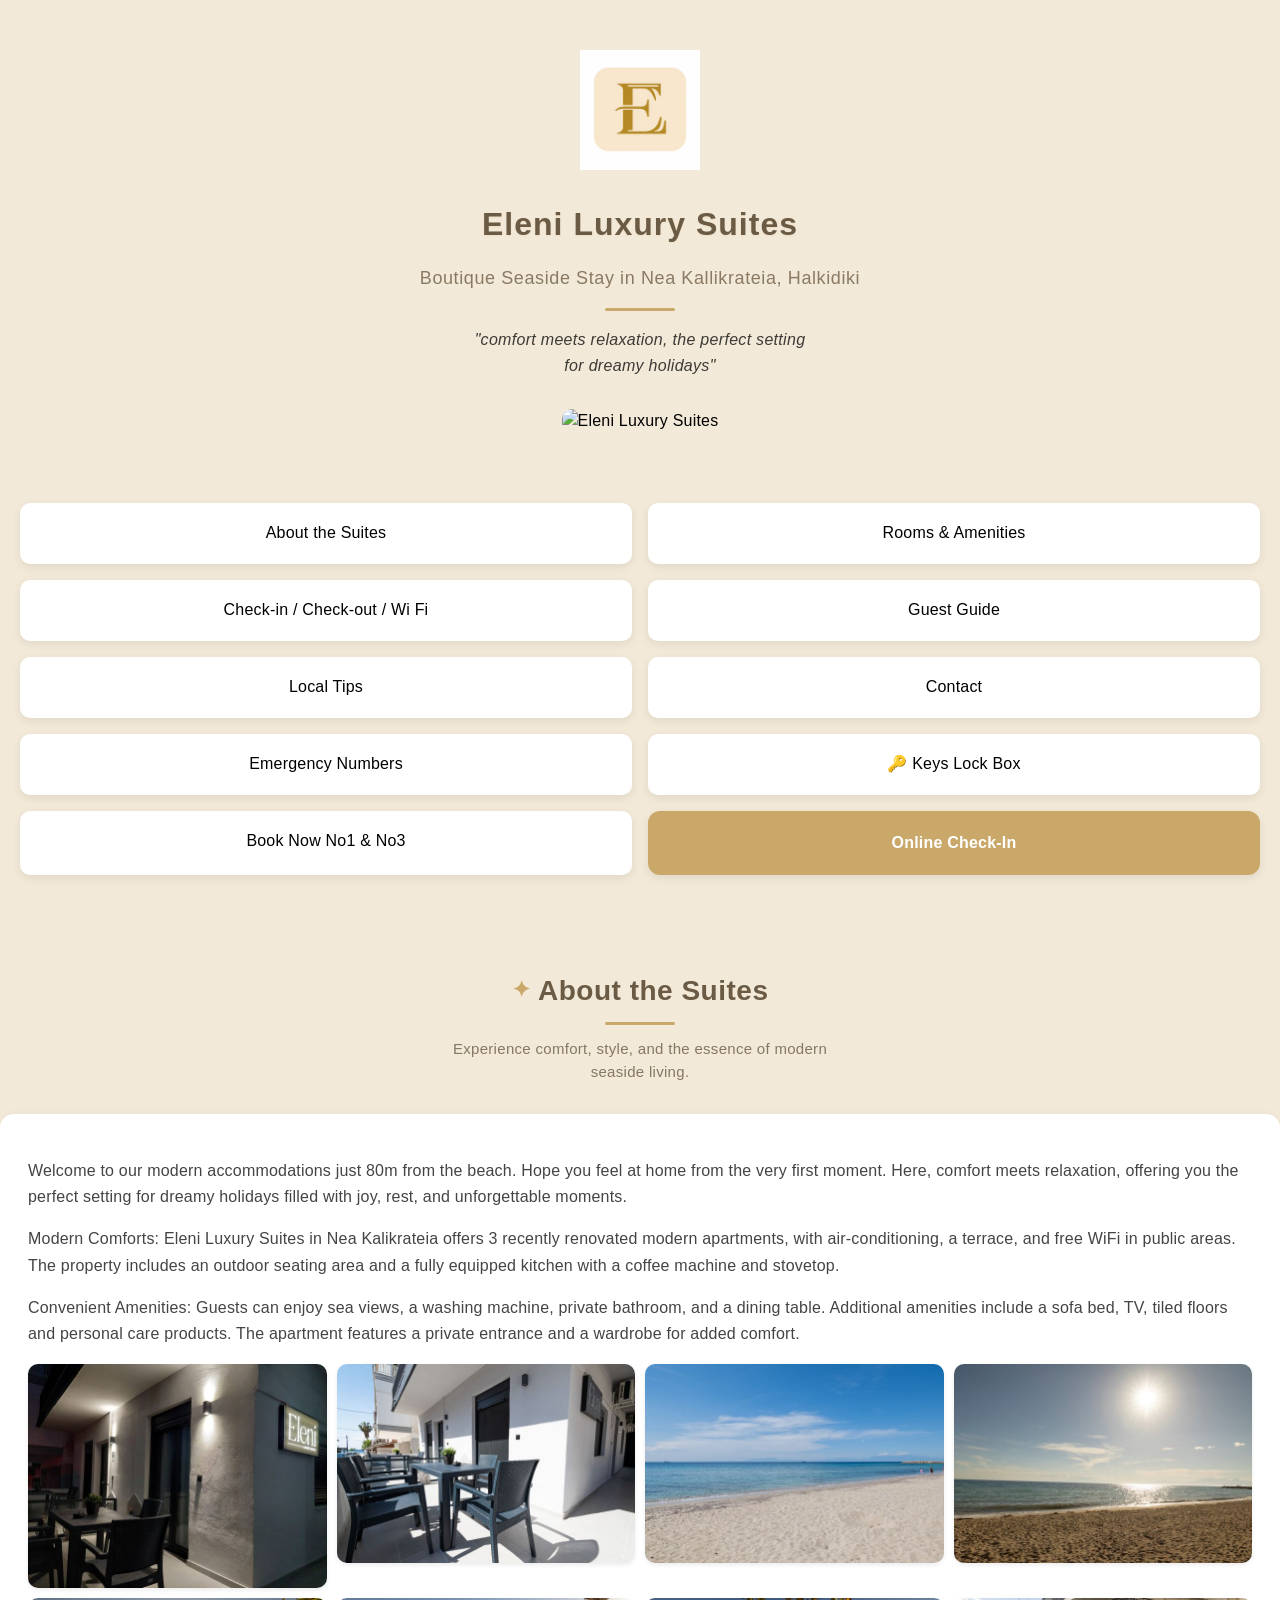
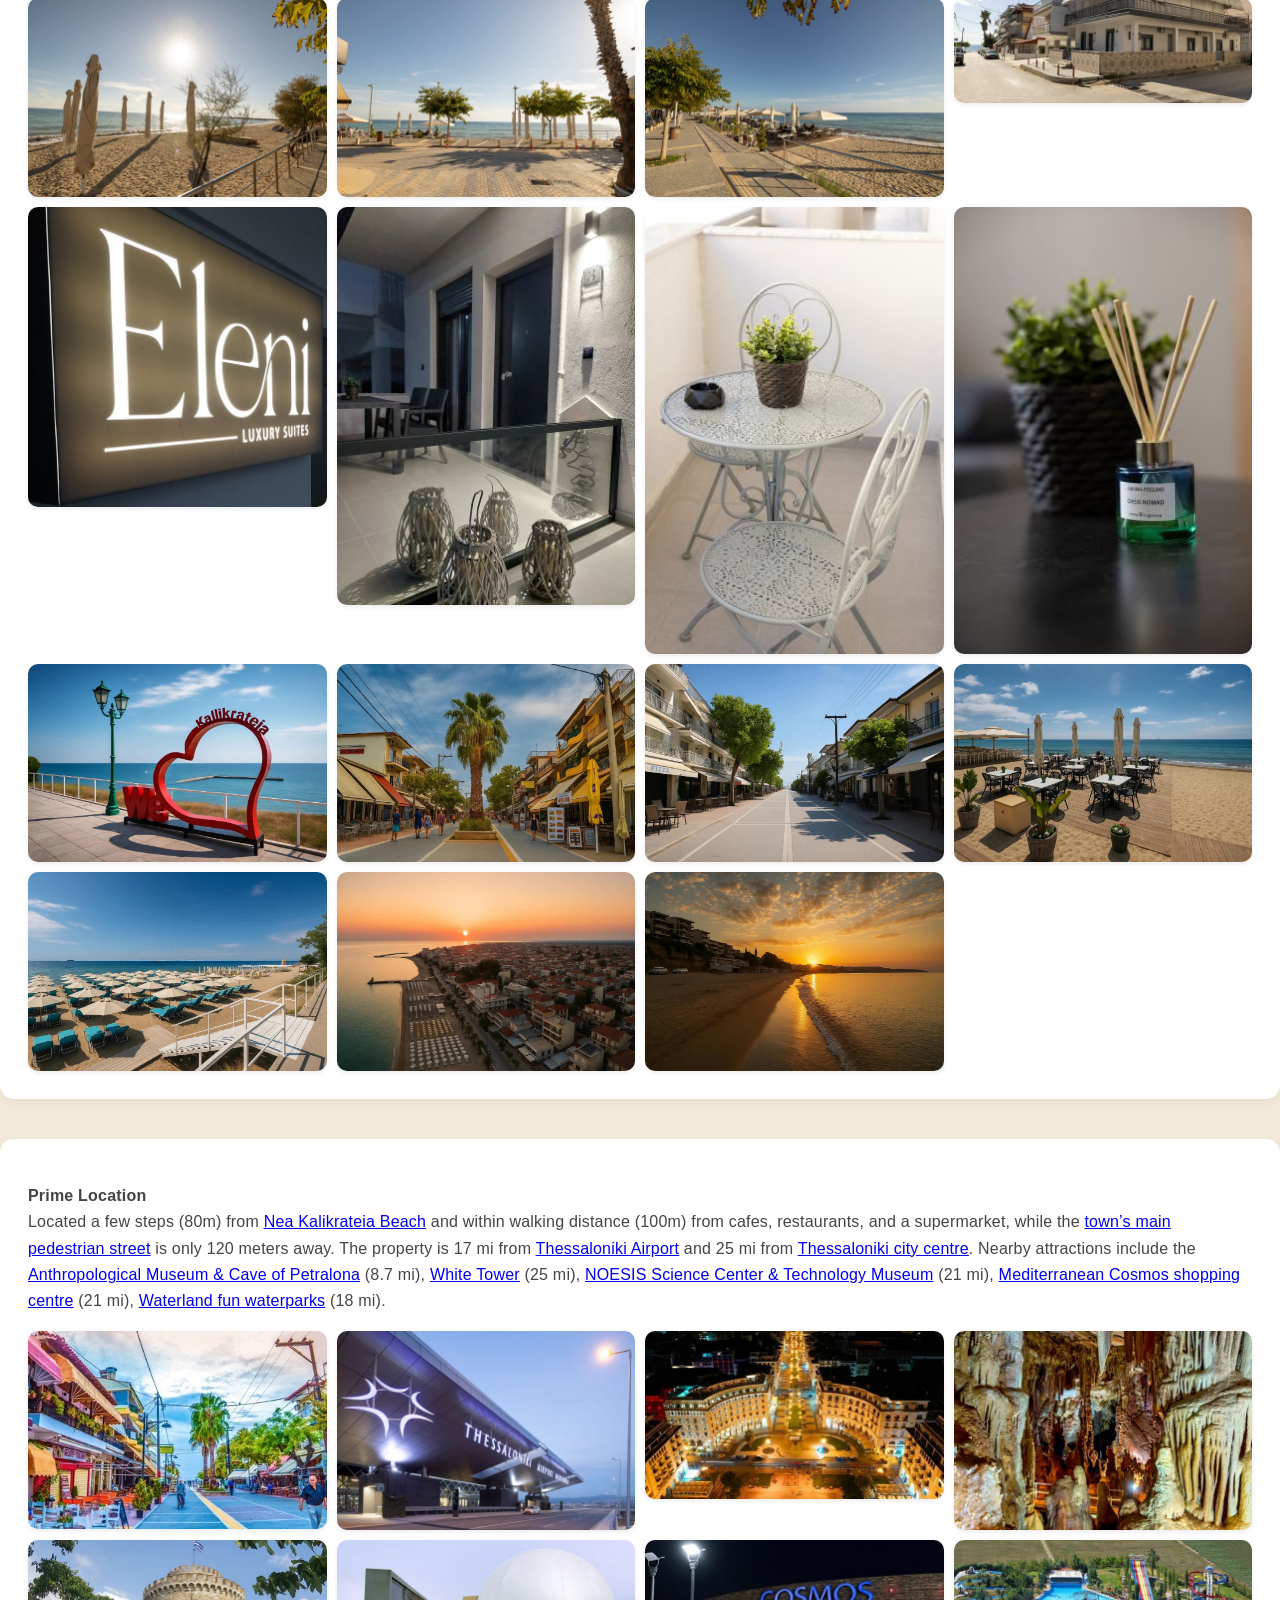
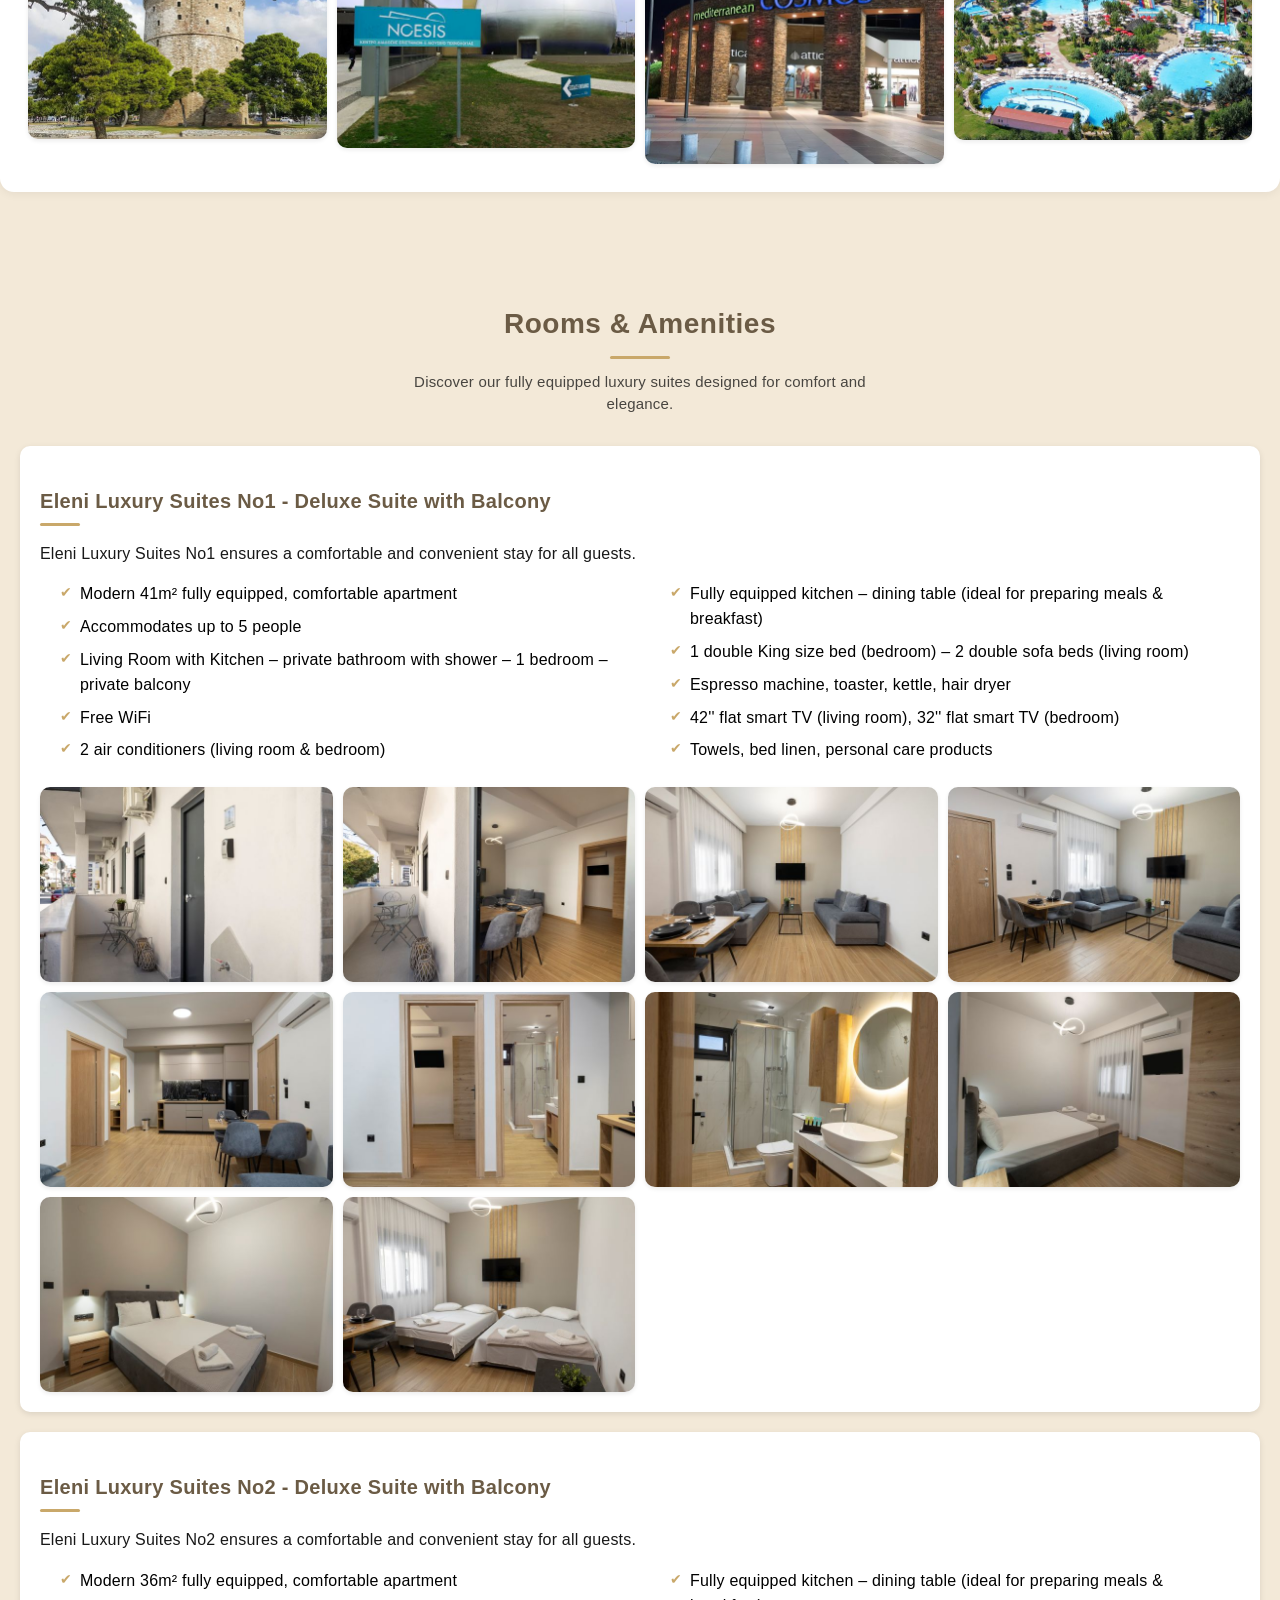
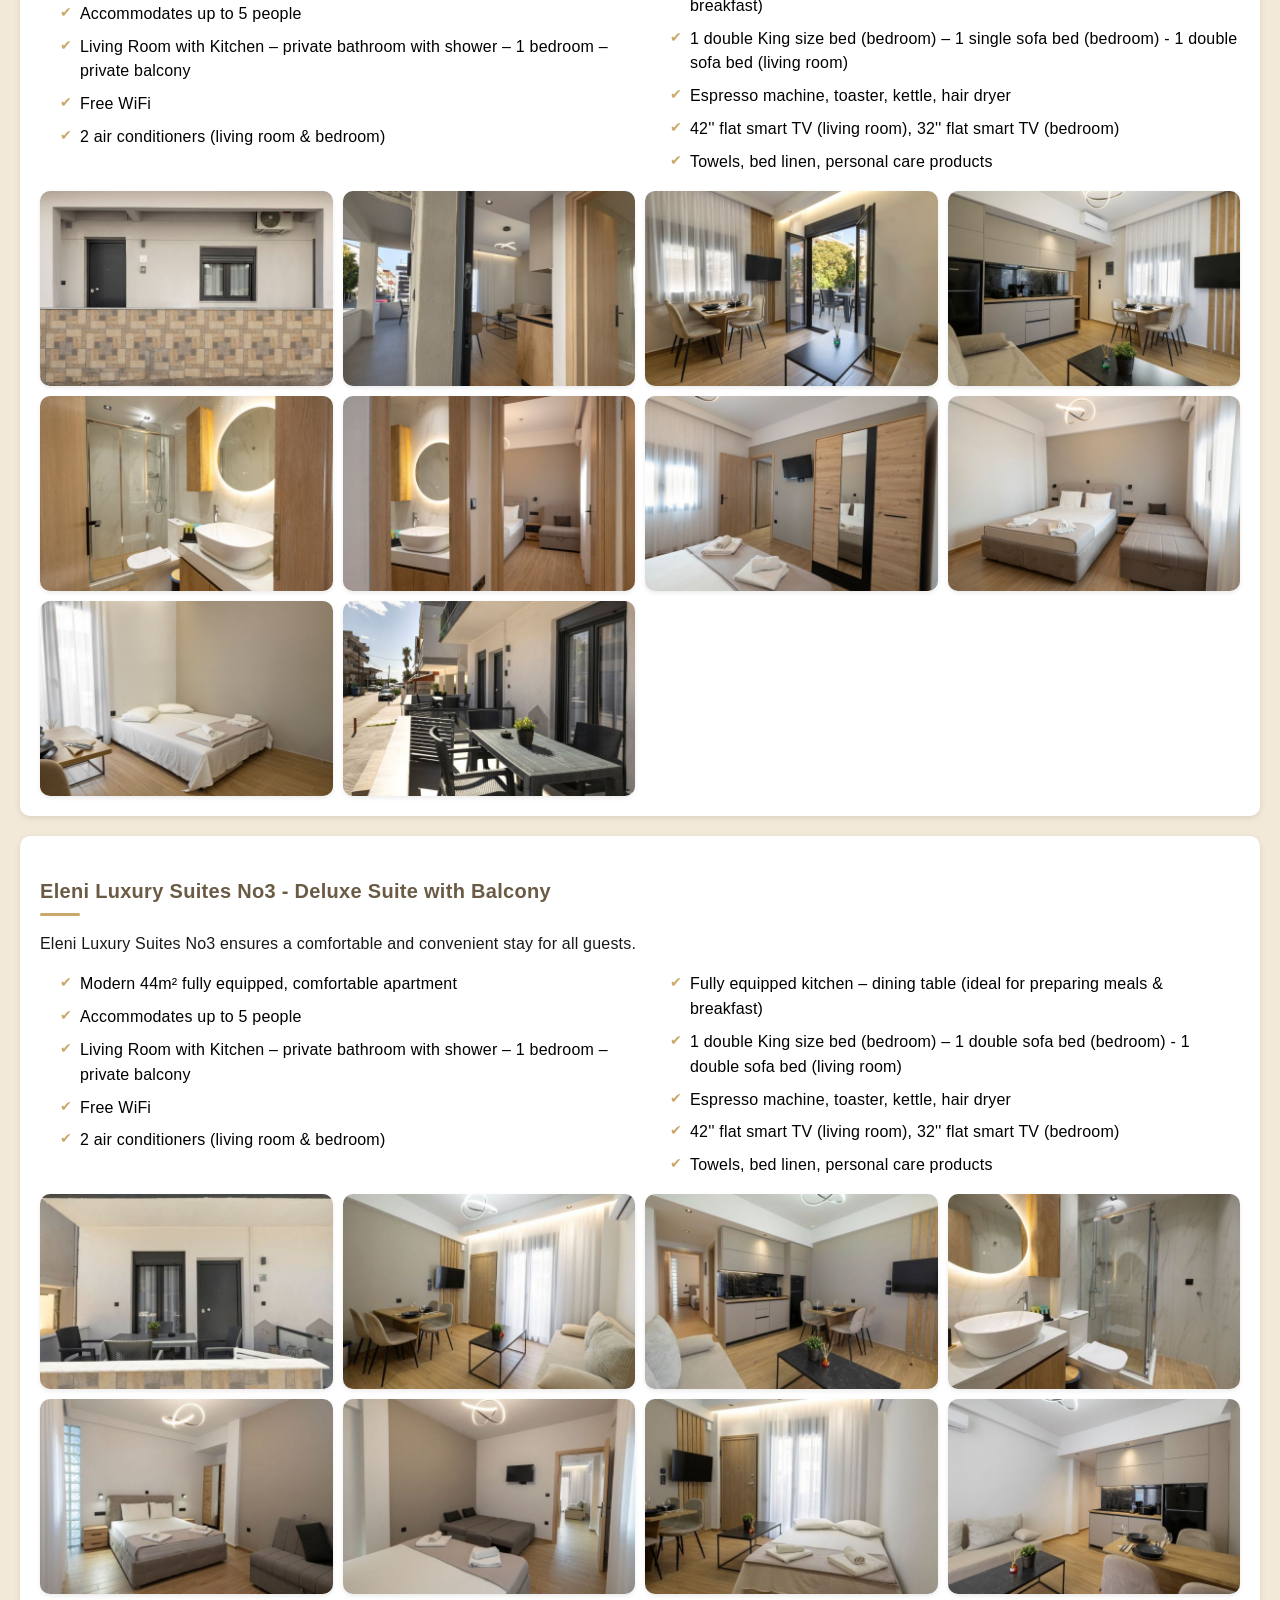
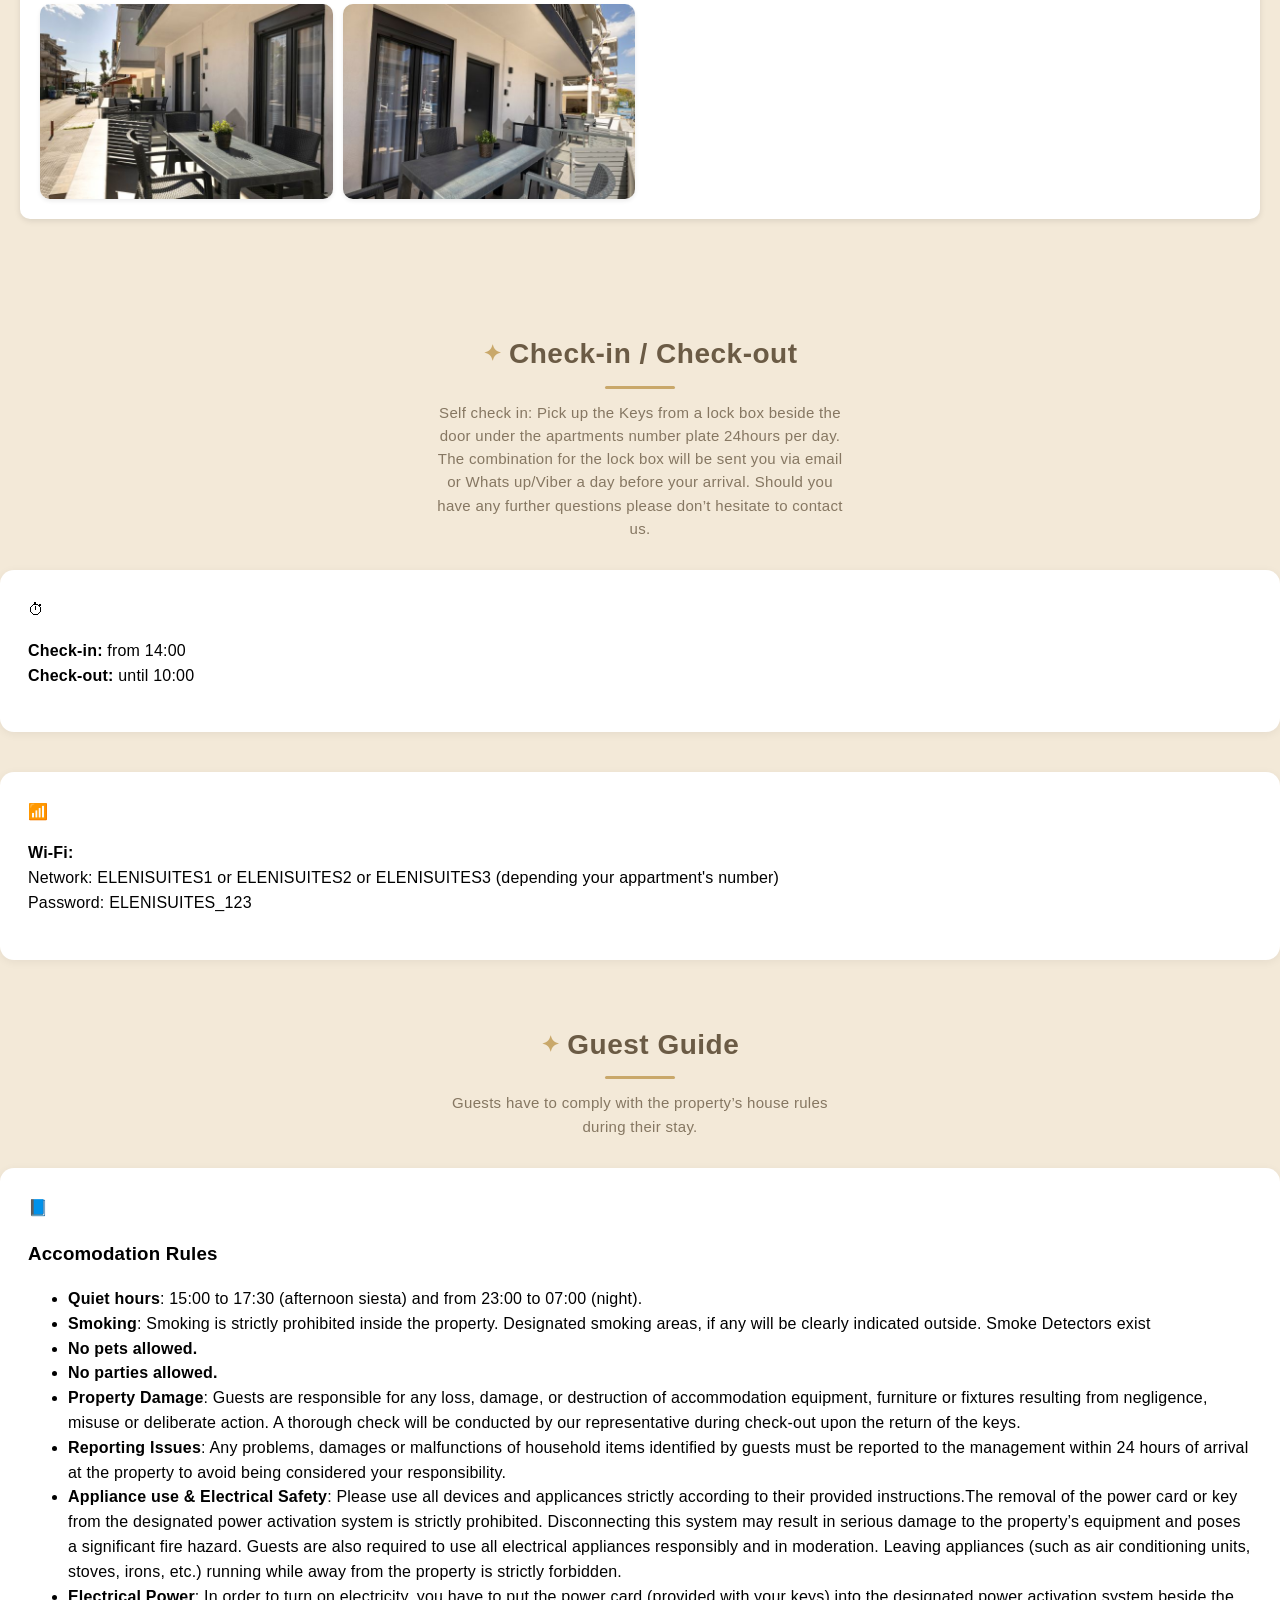
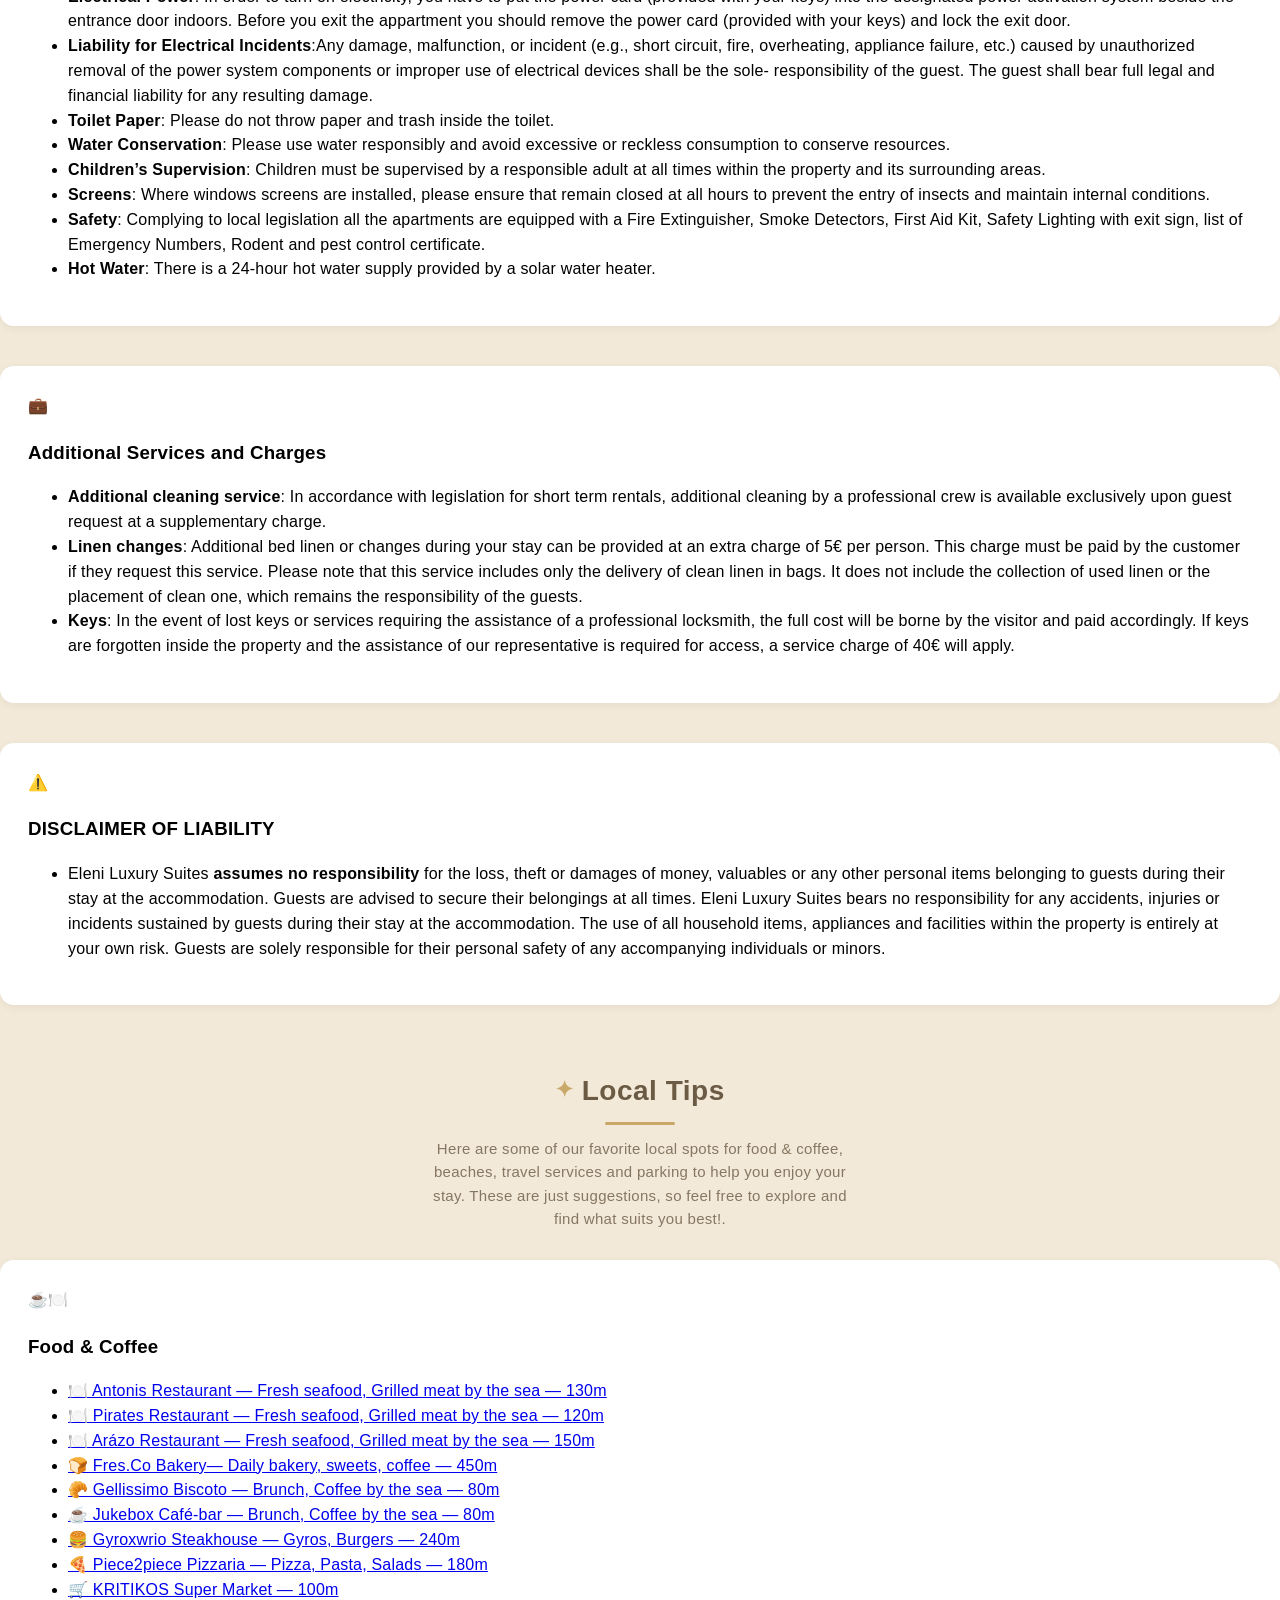
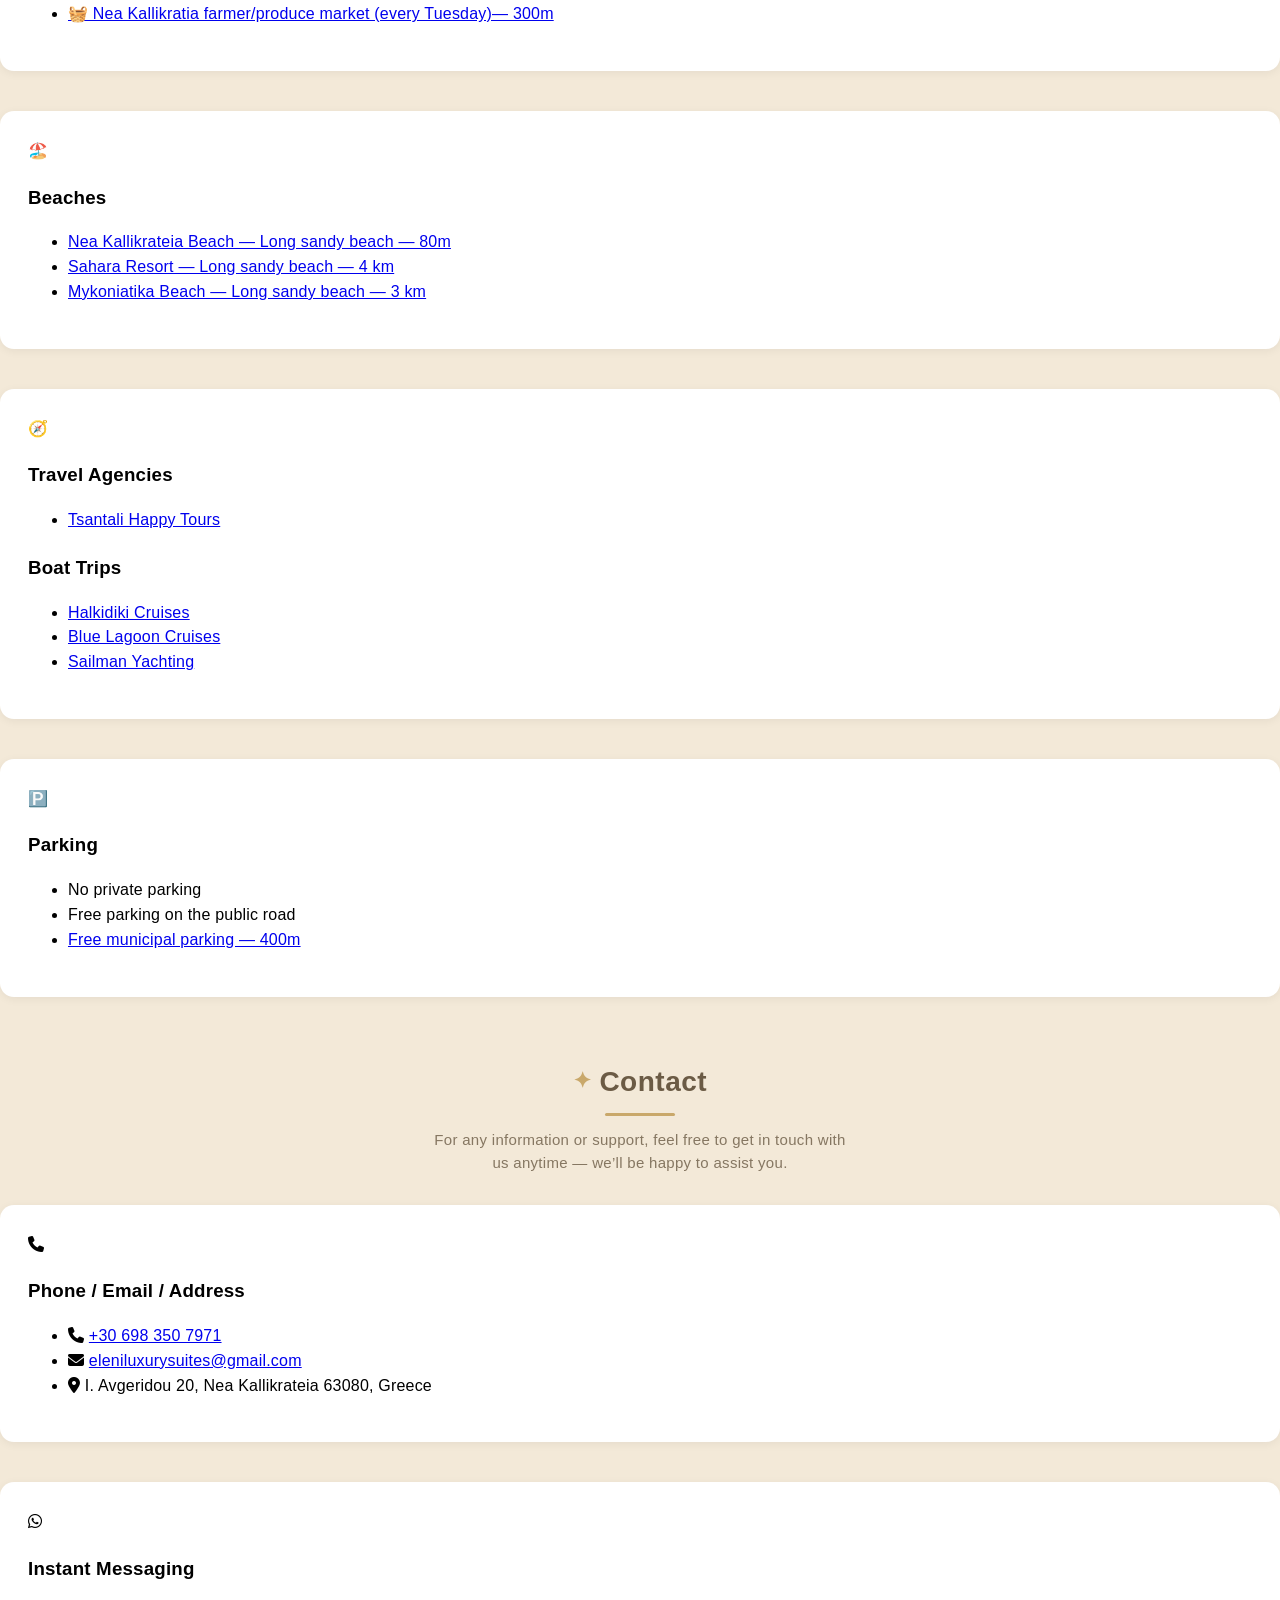
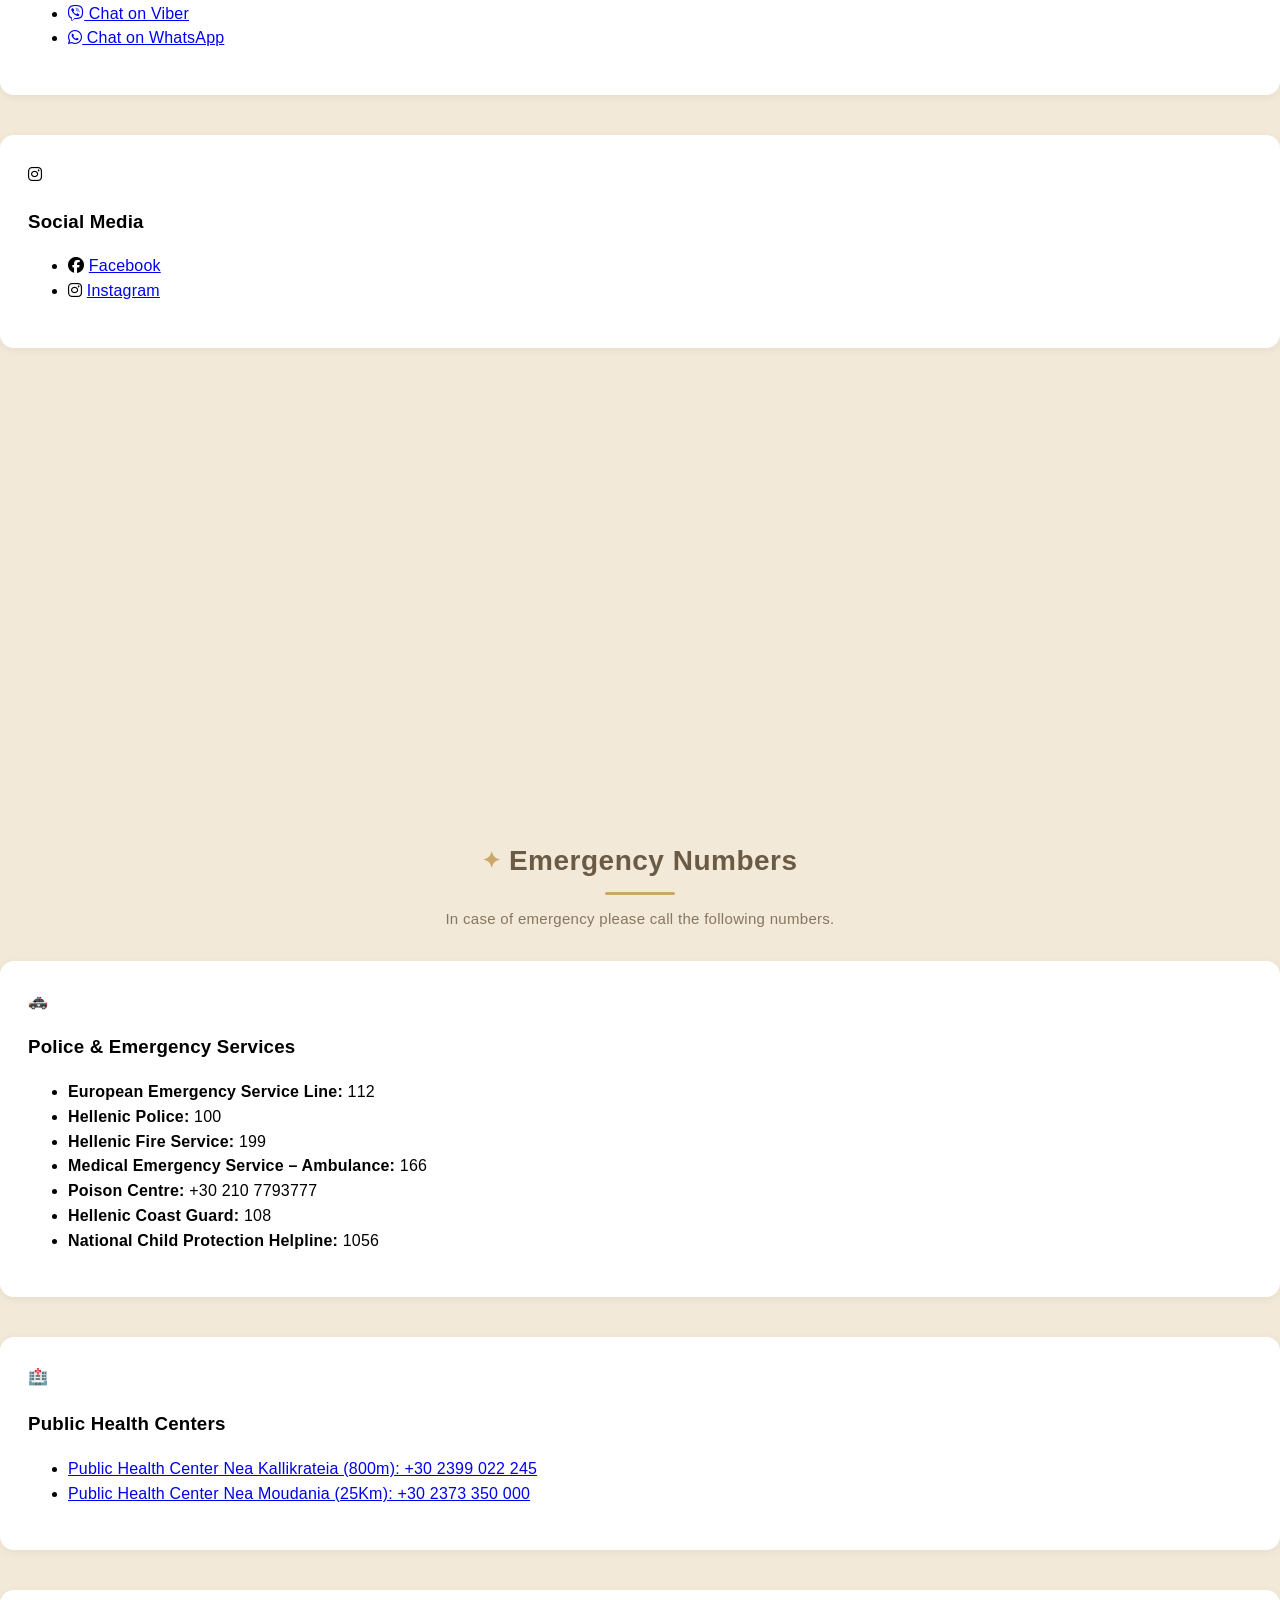
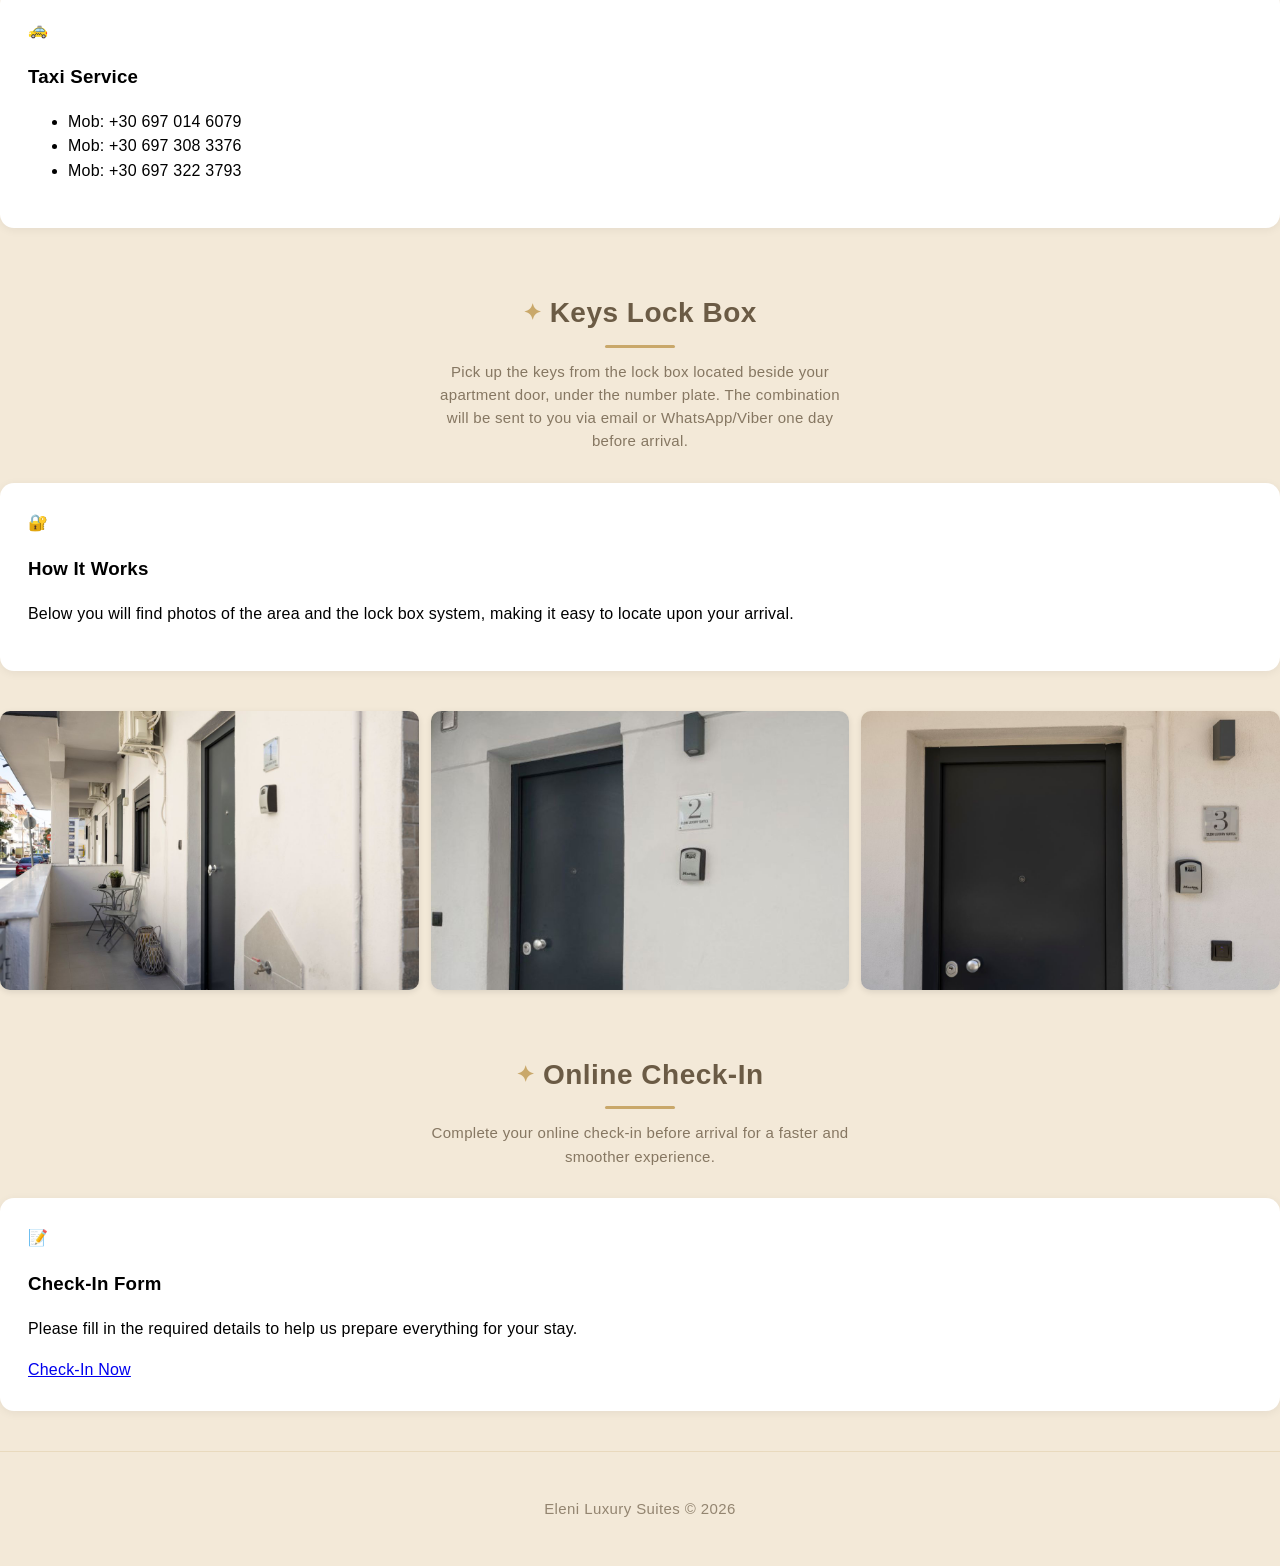
==== index.html @ 86aac334 "Update index.html" ====
<!DOCTYPE html>
<html lang="en">
<head>
  <meta charset="UTF-8">
  <link rel="stylesheet" href="https://cdnjs.cloudflare.com/ajax/libs/font-awesome/6.5.0/css/all.min.css">
  <!-- Mobile optimization -->
  <meta name="viewport" content="width=device-width, initial-scale=1.0">

  <!-- SEO -->
<title>Eleni Luxury Suites – Boutique accommodation in Nea Kallikrateia, Halkidiki</title>
<meta name="description" content="Eleni Luxury Suites – Boutique accommodation in Nea Kallikrateia, Halkidiki. Just steps from the sea and only 30 minutes from Thessaloniki. Premium suites, comfort, cleanliness and an ideal location for couples and families.">
<meta name="keywords" content="Eleni Luxury Suites, Halkidiki, Chalkidiki, Nea Kallikrateia, Kallikratia, boutique hotel, boutique suites, luxury accommodation, hotel near Thessaloniki, hotel near Thessaloniki airport, Halkidiki beach hotel, seafront accommodation, rooms to let Halkidiki">
<meta name="author" content="Eleni Luxury Suites">
<meta name="robots" content="index, follow">

<!-- Canonical URL -->
<link rel="canonical" href="https://eleni-luxury-suites.pages.dev/">

<!-- Open Graph (Facebook, Instagram, Viber, Messenger) -->
<meta property="og:title" content="Eleni Luxury Suites – Boutique accommodation in Nea Kallikrateia, Halkidiki">
<meta property="og:description" content="Premium boutique suites just steps from the sea in Halkidiki. Ideal location near Thessaloniki and the airport. Comfort, cleanliness and elegant hospitality.">
<meta property="og:image" content="https://eleni-luxury-suites.pages.dev/hero.jpg">
<meta property="og:url" content="https://eleni-luxury-suites.pages.dev/">
<meta property="og:type" content="website">
<meta property="og:locale" content="en_US">

<!-- Twitter Cards -->
<meta name="twitter:card" content="summary_large_image">
<meta name="twitter:title" content="Eleni Luxury Suites – Boutique accommodation in Nea Kallikrateia, Halkidiki">
<meta name="twitter:description" content="Luxury suites near Thessaloniki, just steps from the sea in Halkidiki.">
<meta name="twitter:image" content="https://eleni-luxury-suites.pages.dev/hero.jpg">


  <!-- PWA -->
  <link rel="manifest" href="manifest.webmanifest">
  <meta name="theme-color" content="#F3E9D8">

  <!-- Icons -->
  <link rel="apple-touch-icon" href="/icons/icon-192.png">
  <link rel="icon" type="image/png" href="/icons/icon-192.png">

  <!-- Structured Data (Google Rich Results) -->
  <script type="application/ld+json">
{
  "@context": "https://schema.org",
  "@type": "Hotel",
  "name": "Eleni Luxury Suites",
  "image": "https://eleni-luxury-suites.pages.dev/hero.jpg",
  "url": "https://eleni-luxury-suites.pages.dev",
  "description": "Boutique διαμονή στη Νέα Καλλικράτεια, λίγα βήματα από τη θάλασσα.",
  "telephone": "+306983507971",
  "address": {
    "@type": "PostalAddress",
    "streetAddress": "Νέα Καλλικράτεια",
    "addressLocality": "Χαλκιδική",
    "addressCountry": "GR"
  },
  "geo": {
    "@type": "GeoCoordinates",
    "latitude": 40.3137,
    "longitude": 23.0633
  },
  "hasMap": "https://maps.app.goo.gl/UVZC15kfvh9QXYEr5",
  "checkinTime": "14:00",
  "checkoutTime": "10:00",
  "amenityFeature": [
    { "@type": "LocationFeatureSpecification", "name": "Free WiFi", "value": true },
    { "@type": "LocationFeatureSpecification", "name": "Air Conditioning", "value": true },
    { "@type": "LocationFeatureSpecification", "name": "Kitchen", "value": true },
    { "@type": "LocationFeatureSpecification", "name": "Smart TV", "value": true },
    { "@type": "LocationFeatureSpecification", "name": "Balcony", "value": true },
    { "@type": "LocationFeatureSpecification", "name": "Near the Beach", "value": true }
  ],
  "priceRange": "€120-€210"
}
</script>

  <!-- Styles -->
  <link rel="stylesheet" href="main.css">
</head>

<body>

  <!-- HEADER -->
  <header class="hero">
  <img src="icons/icon-512.png" alt="Eleni Luxury Suites Logo" class="logo">

  <div class="hero-title-block">
    <h1>Eleni Luxury Suites</h1>
    <h2>Boutique Seaside Stay in Nea Kallikrateia, Halkidiki</h2>
    <div class="hero-line"></div>
    <p class="hero-tagline">"comfort meets relaxation, the perfect setting for dreamy holidays"</p>
  </div>

  <img src="hero.jpg" alt="Eleni Luxury Suites" class="hero-img">
</header>

  <!-- MAIN MENU -->
  <section class="menu">
    <a href="#about" class="menu-item">About the Suites</a>
    <a href="#rooms" class="menu-item">Rooms & Amenities</a>
    <a href="#checkin" class="menu-item">Check‑in / Check‑out / Wi Fi</a>
    <a href="#guide" class="menu-item">Guest Guide</a>
    <a href="#tips" class="menu-item">Local Tips</a>
    <a href="#contact" class="menu-item">Contact</a>
    <a href="#emergency" class="menu-item">Emergency Numbers</a>
    <a href="#keys-lockbox" class="menu-item">🔑 Keys Lock Box</a>
    <a href="https://www.booking.com/Share-aLI6Gv"
   target="_blank"
   class="menu-item booknow No1 & No3-highlight">
   Book Now No1 & No3 </a>
    <a href="https://docs.google.com/forms/d/e/1FAIpQLSemzzhWBWp7jFD4K7v0lgYV5uPS3xLrXtyPoA2ZFkHnZY1Ljw/viewform?usp=header"
    target="_blank"
    class="menu-item checkin-highlight">
   Online Check‑In </a>
    
  </section>

  <!-- SECTION TITLE -->
<div class="section-header-custom">
  <h2><span class="title-icon">✦</span> About the Suites</h2>
  <div class="section-line-custom"></div>
  <p class="section-tagline">Experience comfort, style, and the essence of modern seaside living.</p>
</div>

<!-- BLOCK 1 — ABOUT THE SUITES (3 PARAGRAPHS + 12 PHOTOS) -->
<div class="suite-block">

  <div class="suite-text">
    <p>Welcome to our modern accommodations just 80m from the beach. Ηope you feel at home from the very first moment. Here, comfort meets relaxation, offering you the perfect setting for dreamy holidays filled with joy, rest, and unforgettable mοments.</p>
    <p>Modern Comforts: Eleni Luxury Suites in Nea Kalikrateia offers 3 recently renovated modern apartments, with air-conditioning, a terrace, and free WiFi in public areas. The property includes an outdoor seating area and a fully equipped kitchen with a coffee machine and stovetop.</p>
    <p>Convenient Amenities: Guests can enjoy sea views, a washing machine, private bathroom, and a dining table. Additional amenities include a sofa bed, TV, tiled floors and personal care products. The apartment features a private entrance and a wardrobe for added comfort.</p>
  </div>

  <div class="suite-gallery gallery-12">
    <img src="images/about-1.jpg" alt="">
    <img src="images/about-2.jpg" alt="">
    <img src="images/about-3.jpg" alt="">
    <img src="images/about-4.jpg" alt="">
    <img src="images/about-5.jpg" alt="">
    <img src="images/about-6.jpg" alt="">
    <img src="images/about-7.jpg" alt="">
    <img src="images/about-8.jpg" alt="">
    <img src="images/about-9.jpg" alt="">
    <img src="images/about-10.jpg" alt="">
    <img src="images/about-11.jpg" alt="">
    <img src="images/about-12.jpg" alt="">
    <img src="images/about-13.jpg" alt="">
    <img src="images/about-14.jpg" alt="">
    <img src="images/about-15.jpg" alt="">
    <img src="images/about-16.jpg" alt="">
    <img src="images/about-17.jpg" alt="">
    <img src="images/about-18.jpg" alt="">
    <img src="images/about-19.jpg" alt="">
 </div>
</div>

<!-- BLOCK 2 — PRIME LOCATION (1 PARAGRAPH + 8 PHOTOS) -->
<div class="suite-block">

  <div class="suite-text">
    <p><strong>Prime Location</strong><br>
Located a few steps (80m) from 
<a href="https://maps.app.goo.gl/snBoRhhqx3oPAfXT8" target="_blank">Nea Kalikrateia Beach</a>
and within walking distance (100m) from cafes, restaurants, and a supermarket, while the 
<a href="https://maps.app.goo.gl/gawaKTxUQCMDvFdh6" target="_blank"> town’s main pedestrian street</a>
is only 120 meters away. The property is 17 mi from 
<a href="https://maps.app.goo.gl/rfa8kspKtqhjMHSw7" target="_blank">Thessaloniki Airport</a>
and 25 mi from 
<a href="https://maps.app.goo.gl/uC7Vg5J1QAYMZ6gz7" target="_blank">Thessaloniki city centre</a>.
Nearby attractions include the 
<a href="https://maps.app.goo.gl/1ELVm5WHixjQxnxW9" target="_blank">Anthropological Museum & Cave of Petralona</a> (8.7 mi), 
<a href="https://maps.app.goo.gl/USU3jJDjqYgQNfGP7" target="_blank">White Tower</a> (25 mi), 
<a href="https://maps.app.goo.gl/Gr1pPBXPz2xHaNGE8" target="_blank">NOESIS Science Center & Technology Museum</a> (21 mi), 
<a href="https://maps.app.goo.gl/m3KVG3C6hALBp7fn6" target="_blank">Mediterranean Cosmos shopping centre</a> (21 mi), 
<a href="https://maps.app.goo.gl/jzGxYQwQAZvuopyBA" target="_blank">Waterland fun waterparks</a> (18 mi).
</p>

  </div>

  <div class="suite-gallery gallery-8">
    <img src="images/location-1.jpg" alt="">
    <img src="images/location-2.jpg" alt="">
    <img src="images/location-3.jpg" alt="">
    <img src="images/location-4.jpg" alt="">
    <img src="images/location-5.jpg" alt="">
    <img src="images/location-6.jpg" alt="">
    <img src="images/location-7.jpg" alt="">
    <img src="images/location-8.jpg" alt="">
</div>

</div>
  </section>

  <!-- ROOMS -->
  <section id="rooms" class="section">
  <div class="section-header">
    <h2>Rooms & Amenities</h2>
    <div class="section-line"></div>
    <p class="section-subtitle">Discover our fully equipped luxury suites designed for comfort and elegance.</p>
  </div>

    <div class="card">
      <h3>Eleni Luxury Suites No1 - Deluxe Suite with Balcony</h3>
      <div class="card-title-line"></div>
     <p>
     Eleni Luxury Suites No1 ensures a comfortable and convenient stay for all guests.
     </p>

<ul class="suite-details two-columns">
  <li>Modern 41m² fully equipped, comfortable apartment</li>
  <li>Accommodates up to 5 people</li>
  <li>Living Room with Kitchen – private bathroom with shower – 1 bedroom – private balcony</li>
  <li>Free WiFi</li>
  <li>2 air conditioners (living room & bedroom)</li>
  <li>Fully equipped kitchen – dining table (ideal for preparing meals & breakfast)</li>
  <li>1 double King size bed (bedroom) – 2 double sofa beds (living room)</li>
  <li>Espresso machine, toaster, kettle, hair dryer</li>
  <li>42'' flat smart TV (living room), 32'' flat smart TV (bedroom)</li>
  <li>Towels, bed linen, personal care products</li>
</ul>

  <div class="suite-gallery">
    <img src="images/suite1-1.jpg" alt="">
    <img src="images/suite1-2.jpg" alt="">
    <img src="images/suite1-3.jpg" alt="">
    <img src="images/suite1-4.jpg" alt="">
    <img src="images/suite1-5.jpg" alt="">
    <img src="images/suite1-6.jpg" alt="">
    <img src="images/suite1-7.jpg" alt="">
    <img src="images/suite1-8.jpg" alt="">
    <img src="images/suite1-9.jpg" alt="">
    <img src="images/suite1-10.jpg" alt="">
  </div>
</div>

    <div class="card">
      <h3>Eleni Luxury Suites No2 - Deluxe Suite with Balcony</h3>
      <div class="card-title-line"></div>
      <p>
     Eleni Luxury Suites No2 ensures a comfortable and convenient stay for all guests.
     </p>

<ul class="suite-details two-columns">
  <li>Modern 36m² fully equipped, comfortable apartment</li>
  <li>Accommodates up to 5 people</li>
  <li>Living Room with Kitchen – private bathroom with shower – 1 bedroom – private balcony</li>
  <li>Free WiFi</li>
  <li>2 air conditioners (living room & bedroom)</li>
  <li>Fully equipped kitchen – dining table (ideal for preparing meals & breakfast)</li>
  <li>1 double King size bed (bedroom) – 1 single sofa bed (bedroom) - 1 double sofa bed (living room)</li>
  <li>Espresso machine, toaster, kettle, hair dryer</li>
  <li>42'' flat smart TV (living room), 32'' flat smart TV (bedroom)</li>
  <li>Towels, bed linen, personal care products</li>
</ul>
  <div class="suite-gallery">
    <img src="images/suite2-1.jpg" alt="">
    <img src="images/suite2-2.jpg" alt="">
    <img src="images/suite2-3.jpg" alt="">
    <img src="images/suite2-4.jpg" alt="">
    <img src="images/suite2-5.jpg" alt="">
    <img src="images/suite2-6.jpg" alt="">
    <img src="images/suite2-7.jpg" alt="">
    <img src="images/suite2-8.jpg" alt="">
    <img src="images/suite2-9.jpg" alt="">
    <img src="images/suite2-10.jpg" alt="">
  </div>
</div>

<div class="card">
      <h3>Eleni Luxury Suites No3 - Deluxe Suite with Balcony</h3>
      <div class="card-title-line"></div>
       <p>
     Eleni Luxury Suites No3 ensures a comfortable and convenient stay for all guests.
     </p>

<ul class="suite-details two-columns">
  <li>Modern 44m² fully equipped, comfortable apartment</li>
  <li>Accommodates up to 5 people</li>
  <li>Living Room with Kitchen – private bathroom with shower – 1 bedroom – private balcony</li>
  <li>Free WiFi</li>
  <li>2 air conditioners (living room & bedroom)</li>
  <li>Fully equipped kitchen – dining table (ideal for preparing meals & breakfast)</li>
  <li>1 double King size bed (bedroom) – 1 double sofa bed (bedroom) - 1 double sofa bed (living room)</li>
  <li>Espresso machine, toaster, kettle, hair dryer</li>
  <li>42'' flat smart TV (living room), 32'' flat smart TV (bedroom)</li>
  <li>Towels, bed linen, personal care products</li>
</ul>
  <div class="suite-gallery">
    <img src="images/suite3-1.jpg" alt="">
    <img src="images/suite3-2.jpg" alt="">
    <img src="images/suite3-3.jpg" alt="">
    <img src="images/suite3-4.jpg" alt="">
    <img src="images/suite3-5.jpg" alt="">
    <img src="images/suite3-6.jpg" alt="">
    <img src="images/suite3-7.jpg" alt="">
    <img src="images/suite3-8.jpg" alt="">
    <img src="images/suite3-9.jpg" alt="">
    <img src="images/suite3-10.jpg" alt="">
  </div>
</div>

  </section>

 <!-- CHECK-IN / CHECK-OUT SECTION -->
<div id="checkin" class="section-header-custom">
  <h2><span class="title-icon">✦</span> Check‑in / Check‑out</h2>
  <div class="section-line-custom"></div>
  <p class="section-tagline">
    Self check in: Pick up the Keys from a lock box beside the door under the apartments number plate 24hours per day. 
    The combination for the lock box will be sent you via email or Whats up/Viber a day before your arrival. 
    Should you have any further questions please don’t hesitate to contact us.
  </p>
</div>

<!-- WHITE BLOCK 1 -->
<div class="suite-block info-block">
  <div class="info-icon">⏱</div>
  <p>
    <strong>Check‑in:</strong> from 14:00<br>
    <strong>Check‑out:</strong> until 10:00
  </p>
</div>

<!-- WHITE BLOCK 2 -->
<div id="wifi" class="suite-block info-block">
  <div class="info-icon">📶</div>
  <p>
    <strong>Wi‑Fi:</strong><br>
    Network: ELENISUITES1 or ELENISUITES2 or ELENISUITES3 (depending your appartment's number) <br>
    Password: ELENISUITES_123
  </p>
</div>

  </section>

  <!-- GUEST GUIDE SECTION -->
<div id="guide" class="section-header-custom">
  <h2><span class="title-icon">✦</span> Guest Guide</h2>
  <div class="section-line-custom"></div>
  <p class="section-tagline">
    Guests have to comply with the property’s house rules during their stay.
  </p>
</div>

<!-- BLOCK 1 — ACCOMMODATION RULES -->
<div class="suite-block info-block">
  <div class="info-icon">📘</div>
  <div>
    <h3>Accomodation Rules</h3>
    <ul>
      <li><strong>Quiet hours</strong>: 15:00 to 17:30 (afternoon siesta) and from 23:00 to 07:00 (night).</li>
      <li><strong>Smoking</strong>: Smoking is strictly prohibited inside the property. Designated smoking areas, if any will be clearly indicated outside. Smoke Detectors exist</li>
      <li><strong>No pets allowed.</strong></li>
      <li><strong>No parties allowed.</strong></li>
      <li><strong>Property Damage</strong>: Guests are responsible for any loss, damage, or destruction of accommodation equipment, furniture or fixtures resulting from negligence, misuse or deliberate action. A thorough check will be conducted by our representative during check-out upon the return of the keys.</li>
      <li><strong>Reporting Issues</strong>: Any problems, damages or malfunctions of household items identified by guests must be reported to the management within 24 hours of arrival at the property to avoid being considered your responsibility.</li>
      <li><strong>Appliance use & Electrical Safety</strong>: Please use all devices and applicances strictly according to their provided instructions.The removal of the power card or key from the designated power activation system is strictly prohibited. Disconnecting this system may result in serious damage to the property’s equipment and poses a significant fire hazard. Guests are also required to use all electrical appliances responsibly and in moderation. Leaving appliances (such as air conditioning units, stoves, irons, etc.) running while away from the property is strictly forbidden.</li>
      <li><strong>Electrical Power</strong>: In order to turn on electricity, you have to put the power card (provided with your keys) into the designated power activation system beside the entrance door indoors. Before you exit the appartment you should remove the power card (provided with your keys) and lock the exit door.</li>
      <li><strong>Liability for Electrical Incidents</strong>:Any damage, malfunction, or incident (e.g., short circuit, fire, overheating, appliance failure, etc.) caused by unauthorized removal of the power system components or improper use of electrical devices shall be the sole- responsibility of the guest. The guest shall bear full legal and financial liability for any resulting damage.</li>
      <li><strong>Toilet Paper</strong>: Please do not throw paper and trash inside the toilet.</li>
      <li><strong>Water Conservation</strong>: Please use water responsibly and avoid excessive or reckless consumption to conserve resources.</li>
      <li><strong>Children’s Supervision</strong>: Children must be supervised by a responsible adult at all times within the property and its surrounding areas.</li>
      <li><strong>Screens</strong>: Where windows screens are installed, please ensure that remain closed at all hours to prevent the entry of insects and maintain internal conditions.</li>
      <li><strong>Safety</strong>: Complying to local legislation all the apartments are equipped with a Fire Extinguisher, Smoke Detectors, First Aid Kit, Safety Lighting with exit sign, list of Emergency Numbers, Rodent and pest control certificate.</li>
      <li><strong>Hot Water</strong>: There is a 24-hour hot water supply provided by a solar water heater.</li>
    </ul>
  </div>
</div>

<!-- BLOCK 2 — ADDITIONAL SERVICES -->
<div class="suite-block info-block">
  <div class="info-icon">💼</div>
  <div>
    <h3>Additional Services and Charges</h3>
    <ul>
      <li><strong>Additional cleaning service</strong>: In accordance with legislation for short term rentals, additional cleaning by a professional crew is available exclusively upon guest request at a supplementary charge.</li>
      <li><strong>Linen changes</strong>: Additional bed linen or changes during your stay can be provided at an extra charge of 5€ per person. This charge must be paid by the customer if they request this service. Please note that this service includes only the delivery of clean linen in bags. It does not include the collection of used linen or the placement of clean one, which remains the responsibility of the guests.</li>
      <li><strong>Keys</strong>: In the event of lost keys or services requiring the assistance of a professional locksmith, the full cost will be borne by the visitor and paid accordingly. If keys are forgotten inside the property and the assistance of our representative is required for access, a service charge of 40€ will apply.</li>
    </ul>
  </div>
</div>

<!-- BLOCK 3 — DISCLAIMER -->
<div class="suite-block info-block">
  <div class="info-icon">⚠️</div>
  <div>
    <h3>DISCLAIMER OF LIABILITY</h3>
    <ul>
      <li>Eleni Luxury Suites <strong>assumes no responsibility</strong> for the loss, theft or damages of money, valuables or any other personal items belonging to guests during their stay at the accommodation. Guests are advised to secure their belongings at all times. Eleni Luxury Suites bears no responsibility for any accidents, injuries or incidents sustained by guests during their stay at the accommodation. The use of all household items, appliances and facilities within the property is entirely at your own risk. Guests are solely responsible for their personal safety of any accompanying individuals or minors.</li>
    </ul>
  </div>
</div>
  </section>

  <!-- LOCAL TIPS SECTION -->
<div id="tips" class="section-header-custom">
  <h2><span class="title-icon">✦</span> Local Tips</h2>
  <div class="section-line-custom"></div>
  <p class="section-tagline">
    Here are some of our favorite local spots for food & coffee, beaches, travel services and parking to help you enjoy your stay. 
    These are just suggestions, so feel free to explore and find what suits you best!.
  </p>
</div>

<!-- BLOCK 1 — FOOD & COFFEE -->
<div class="suite-block info-block">
  <div class="info-icon">☕🍽️</div>
  <div>
    <h3>Food & Coffee</h3>
    <ul>
      <li>
        <a href="https://maps.app.goo.gl/AaY2gLc5XwPwW4XZ8" target="_blank">
          🍽️ Antonis Restaurant — Fresh seafood, Grilled meat by the sea — 130m
        </a>
      </li>
      <li>
        <a href="https://maps.app.goo.gl/RDBib7UmpNv7FQD78" target="_blank">
          🍽️ Pirates Restaurant — Fresh seafood, Grilled meat by the sea — 120m
        </a>
      </li>
      <li>
      <a href="https://maps.app.goo.gl/MQLNyBidzwEeRkLe6" target="_blank">
          🍽️ Arázo Restaurant — Fresh seafood, Grilled meat by the sea — 150m
        </a>
      </li>
      <li>
      <a href="https://share.google/xcsCKGVNKQea9V1ML" target="_blank">	
 	  🍞 Fres.Co Bakery— Daily bakery, sweets, coffee — 450m
        </a>
      </li>
      <li>
        <a href="https://maps.app.goo.gl/XMLt7BWSaJS7XqqQ7" target="_blank">
          🥐 Gellissimo Biscoto — Brunch, Coffee by the sea — 80m
        </a>
      </li>
      <li>
        <a href="https://maps.app.goo.gl/hEnhkectEDSjLbU49" target="_blank">
          ☕ Jukebox Café‑bar — Brunch, Coffee by the sea — 80m
        </a>
      </li>
      <li>
        <a href="https://maps.app.goo.gl/4gjrc4Fx5LgU2N7S9" target="_blank">
          🍔 Gyroxwrio Steakhouse — Gyros, Burgers — 240m
        </a>
      </li>
      <li>
       <a href="https://maps.app.goo.gl/AEzH1USwmT8GBpRU6" target="_blank">
          🍕 Piece2piece Pizzaria — Pizza, Pasta, Salads — 180m
        </a>
      </li>
      <li>
        <a href="https://maps.app.goo.gl/XNcRua44ev4CM6ye9" target="_blank">
          🛒 KRITIKOS Super Market — 100m
       </a>
      </li>
      <li>
       <a href="https://maps.app.goo.gl/482nf4EM9dWeiNy48" target="_blank">
          🧺 Nea Kallikratia farmer/produce market (every Tuesday)— 300m
        </a>
      </li>
    </ul>
  </div>
</div><!-- BLOCK 2 — BEACHES -->
<div class="suite-block info-block">
  <div class="info-icon">🏖️</div>
  <div>
    <h3>Beaches</h3>
    <ul>
      <li>
        <a href="https://maps.app.goo.gl/tQRm9FnDQuhQvjL46" target="_blank">
          Nea Kallikrateia Beach — Long sandy beach — 80m
        </a>
      </li>
      <li>
        <a href="https://maps.app.goo.gl/oLAHSSrYDRL6NLWN6" target="_blank">
          Sahara Resort — Long sandy beach — 4 km
        </a>
      </li>
      <li>
        <a href="https://maps.app.goo.gl/3m9ncUSdTayZGsgY6" target="_blank">
          Mykoniatika Beach — Long sandy beach — 3 km
        </a>
      </li>
    </ul>
  </div>
</div>
<!-- BLOCK 3 — TRAVEL SERVICES -->
<div class="suite-block info-block">
  <div class="info-icon">🧭</div>
  <div>
    <h3>Travel Agencies</h3>
    <ul>
      <li>
        <a href="https://www.happytourshellas.gr/" target="_blank">
          Tsantali Happy Tours
         </a>
      </li>
    </ul>
    <h3 style="margin-top:20px;">Boat Trips</h3>
    <ul>
      <li>
        <a href="https://halkidikicruises.com/" target="_blank">
          Halkidiki Cruises
        </a>
      </li>
      <li>
        <a href="https://bluelagooncruises.com/" target="_blank">
          Blue Lagoon Cruises
        </a>
      </li>
      <li>
        <a href="https://sailman.gr/" target="_blank">
          Sailman Yachting
        </a>
      </li>
    </ul>
  </div>
</div>

<!-- BLOCK 4 — PARKING -->
<div class="suite-block info-block">
  <div class="info-icon">🅿️</div>
  <div>
    <h3>Parking</h3>
    <ul>
      <li>No private parking</li>
      <li>Free parking on the public road</li>
      <li>
        <a href="https://maps.app.goo.gl/abVp3kYtvuqvknhv9" target="_blank">
          Free municipal parking — 400m
        </a>
      </li>
    </ul>
  </div>
</div>

  
<!-- CONTACT SECTION -->
<div id="contact" class="section-header-custom">
  <h2><span class="title-icon">✦</span> Contact</h2>
  <div class="section-line-custom"></div>
  <p class="section-tagline">
    For any information or support, feel free to get in touch with us anytime — we’ll be happy to assist you.
  </p>
</div>

<!-- CONTACT GRID -->
<div class="contact-grid">

  <!-- BLOCK 1 — PHONE, EMAIL & ADDRESS -->
  <div class="suite-block info-block">
    <div class="info-icon"><i class="fa-solid fa-phone"></i></div>
    <div>
      <h3>Phone / Email / Address</h3>
      <ul>
        <li><i class="fa-solid fa-phone"></i> <a href="tel:+306983507971">+30 698 350 7971</a></li>
        <li><i class="fa-solid fa-envelope"></i> <a href="mailto:eleniluxurysuites@gmail.com">eleniluxurysuites@gmail.com</a></li>
        <li><i class="fa-solid fa-location-dot"></i> I. Avgeridou 20, Nea Kallikrateia 63080, Greece</li>
      </ul>
    </div>
  </div>

  <!-- BLOCK 2 — INSTANT MESSAGING -->
  <div class="suite-block info-block">
    <div class="info-icon"><i class="fa-brands fa-whatsapp"></i></div>
    <div>
      <h3>Instant Messaging</h3>
      <ul>
        <li>
          <a class="bubble-btn viber" href="https://connect.viber.com/business/becd7e96-b2fa-11f0-81e4-16a159ce570c" target="_blank">
            <i class="fa-brands fa-viber"></i> Chat on Viber
          </a>
        </li>
        <li>
          <a class="bubble-btn whatsapp" href="https://wa.me/306983507971" target="_blank">
            <i class="fa-brands fa-whatsapp"></i> Chat on WhatsApp
          </a>
        </li>
      </ul>
    </div>
  </div>

  <!-- BLOCK 3 — SOCIAL MEDIA -->
  <div class="suite-block info-block">
    <div class="info-icon"><i class="fa-brands fa-instagram"></i></div>
    <div>
      <h3>Social Media</h3>
      <ul>
        <li><i class="fa-brands fa-facebook"></i> <a href="https://www.facebook.com/profile.php?id=61581359439616" target="_blank">Facebook</a></li>
        <li><i class="fa-brands fa-instagram"></i> <a href="https://www.instagram.com/eleni_luxury_suites/" target="_blank">Instagram</a></li>
      </ul>
    </div>
  </div>

</div>

<!-- GOOGLE MAP -->
<div class="contact-map-wrapper">
  <iframe 
    src="https://www.google.com/maps/embed?pb=!1m18!1m12!1m3!1d3042.4116346630126!2d23.058902175075488!3d40.31102106206789!2m3!1f0!2f0!3f0!3m2!1i1024!2i768!4f13.1!3m3!1m2!1s0x14a8737e9921d2d1%3A0xe457339899ff14c0!2sEleni%20Luxury%20Suites!5e0!3m2!1sel!2sgr!4v1776058405587!5m2!1sel!2sgr"
    width="100%"
    height="380"
    style="border:0; border-radius: 12px;"
    allowfullscreen=""
    loading="lazy"
    referrerpolicy="no-referrer-when-downgrade">
  </iframe>
</div>

 <!-- EMERGENCY NUMBERS SECTION -->
<div id="emergency" class="section-header-custom">
  <h2><span class="title-icon">✦</span> Emergency Numbers</h2>
  <div class="section-line-custom"></div>
  <p class="section-tagline">
    In case of emergency please call the following numbers.
  </p>
</div>

<!-- BLOCK 1 — POLICE & EMERGENCY -->
<div class="suite-block info-block">
  <div class="info-icon">🚓</div>
  <div>
    <h3>Police & Emergency Services</h3>
    <ul>
      <li><strong>European Emergency Service Line:</strong> 112</li>
      <li><strong>Hellenic Police:</strong> 100</li>
      <li><strong>Hellenic Fire Service:</strong> 199</li>
      <li><strong>Medical Emergency Service – Ambulance:</strong> 166</li>
      <li><strong>Poison Centre:</strong> +30 210 7793777</li>
      <li><strong>Hellenic Coast Guard:</strong> 108</li>
      <li><strong>National Child Protection Helpline:</strong> 1056</li>
    </ul>
  </div>
</div>

<!-- BLOCK 2 — PUBLIC HEALTH CENTERS -->
<div class="suite-block info-block">
  <div class="info-icon">🏥</div>
  <div>
    <h3>Public Health Centers</h3>
    <ul>
      <li>
        <a href="https://maps.app.goo.gl/m9JH9tjHdYgc65sb7" target="_blank">
          Public Health Center Nea Kallikrateia (800m): +30 2399 022 245
        </a>
      </li>
      <li>
        <a href="https://maps.app.goo.gl/ebvNKqmQpY8os3Rk7" target="_blank">
          Public Health Center Nea Moudania (25Km): +30 2373 350 000
        </a>
      </li>
    </ul>
  </div>
</div>

<!-- BLOCK 3 — TAXI SERVICE -->
<div class="suite-block info-block">
  <div class="info-icon">🚕</div>
  <div>
    <h3>Taxi Service</h3>
    <ul>
      <li>Mob: +30 697 014 6079</li>
      <li>Mob: +30 697 308 3376</li>
      <li>Mob: +30 697 322 3793</li>
    </ul>
  </div>
</div>

    <!-- KEYS LOCK BOX SECTION -->
<div id="keys-lockbox" class="section-header-custom">
  <h2><span class="title-icon">✦</span> Keys Lock Box</h2>
  <div class="section-line-custom"></div>
  <p class="section-tagline">
    Pick up the keys from the lock box located beside your apartment door, under the number plate. 
    The combination will be sent to you via email or WhatsApp/Viber one day before arrival.
  </p>
</div>

<!-- INFO BLOCK -->
<div class="suite-block info-block">
  <div class="info-icon">🔐</div>
  <div>
    <h3>How It Works</h3>
    <p style="margin-top: 0;">
      Below you will find photos of the area and the lock box system, making it easy to locate upon your arrival.
    </p>
  </div>
</div>

<!-- GALLERY -->
<div class="lockbox-gallery">
  <img src="images/lockbox1.jpg" alt="Keys Lock Box Νο1">
  <img src="images/lockbox2.jpg" alt="Keys Lock Box Νο2">
  <img src="images/lockbox3.jpg" alt="Keys Lock Box Νο3">
</div>
</section>

<!-- ONLINE CHECK-IN SECTION -->
<div id="online-checkin" class="section-header-custom">
  <h2><span class="title-icon">✦</span> Online Check‑In</h2>
  <div class="section-line-custom"></div>
  <p class="section-tagline">
    Complete your online check‑in before arrival for a faster and smoother experience.
  </p>
</div>

<div class="suite-block info-block">
  <div class="info-icon">📝</div>
  <div>
    <h3>Check‑In Form</h3>
    <p>Please fill in the required details to help us prepare everything for your stay.</p>

    <a href="https://docs.google.com/forms/d/e/1FAIpQLSemzzhWBWp7jFD4K7v0lgYV5uPS3xLrXtyPoA2ZFkHnZY1Ljw/viewform?usp=header"
       target="_blank"
       class="bubble-btn whatsapp">
       Check‑In Now
    </a>
  </div>
</div>
  
  <footer>
    <p>Eleni Luxury Suites © 2026</p>
  </footer>

</body>
</html>
---- main.css ----
body {
  margin: 0;
  font-family: -apple-system, BlinkMacSystemFont, "Segoe UI", sans-serif;
  background: #F3E9D8;
  color: #000;
  line-height: 1.55;
  letter-spacing: 0.2px;
}

/* HERO */
.hero {
  text-align: center;
  padding: 50px 20px 40px;
}

.logo {
  width: 120px;
  display: block;
  margin: 0 auto 20px auto;
}

.hero-img {
  width: 100%;
  border-radius: 10px;
}

/* PREMIUM HERO TITLE */
.hero-title-block {
  text-align: center;
  margin: 30px 0 30px;
}

.hero-title-block h1 {
  font-size: 32px;
  font-weight: 700;
  letter-spacing: 1px;
  color: #6b5b45;
  margin-bottom: 6px;
  text-shadow: 0 1px 2px rgba(201,168,106,0.15);
}

.hero-title-block h2 {
  font-size: 18px;
  font-weight: 500;
  color: #8a7a63;
  letter-spacing: 0.6px;
  margin-bottom: 16px;
}

.hero-line {
  width: 70px;
  height: 3px;
  background: #c9a86a;
  margin: 0 auto 16px;
  border-radius: 2px;
}

.hero-tagline {
  font-size: 16px;
  opacity: 0.75;
  font-style: italic;
  letter-spacing: 0.3px;
  max-width: 340px;
  margin: 0 auto;
  line-height: 1.6;
}

/* MENU */
.menu {
  display: grid;
  grid-template-columns: 1fr 1fr;
  gap: 16px;
  padding: 30px 20px;
}

.menu-item {
  background: white;
  padding: 18px;
  text-align: center;
  border-radius: 10px;
  text-decoration: none;
  color: black;
  font-weight: 500;
  font-size: 16px;
  box-shadow: 0 3px 10px rgba(0,0,0,0.08);
  transition: transform 0.15s ease, box-shadow 0.15s ease;
  position: relative;
  overflow: hidden;
}

.menu-item:hover {
  transform: translateY(-3px);
  box-shadow: 0 6px 16px rgba(0,0,0,0.12);
}

.menu-item::after {
  content: "";
  position: absolute;
  bottom: 0;
  left: 50%;
  width: 0;
  height: 3px;
  background: #c9a86a;
  transition: all 0.25s ease;
  border-radius: 2px;
}

.menu-item:hover::after {
  width: 60%;
  left: 20%;
}

.menu-item.checkin-highlight {
  background: #c9a86a;
  color: #fff;
  font-weight: 600;
  border-radius: 12px;
  border: 2px solid #c9a86a;
}

.menu-item.checkin-highlight:hover {
  background: #c9a86a;
  color: #fff;
}

.menu-item booknow No1 & No3-highlight {
  background: #c9a86a;
  color: #fff;
  font-weight: 600;
  border-radius: 12px;
  border: 2px solid #c9a86a;
}

.menu-item booknow No1 & No3-highlight:hover {
  background: #c9a86a;
  color: #fff;
}

/* SECTIONS */
.section {
  padding: 30px 20px;
}

.card {
  background: white;
  padding: 20px;
  border-radius: 10px;
  margin-bottom: 20px;
  box-shadow: 0 2px 6px rgba(0,0,0,0.1);
}

.card p {
  line-height: 1.55;
  opacity: 0.9;
}

/* PREMIUM BULLETS */
.card ul {
  padding-left: 18px;
  margin: 12px 0;
}

.card ul li {
  margin-bottom: 6px;
  list-style: none;
  position: relative;
  padding-left: 20px;
}

.card ul li::before {
  content: "✔";
  position: absolute;
  left: 0;
  top: 0;
  color: #c9a86a;
  font-size: 14px;
}

/* LOCKBOX GALLERY */
.lockbox-gallery {
  display: grid;
  grid-template-columns: 1fr 1fr 1fr;
  gap: 12px;
  margin-top: 20px;
}

.lockbox-gallery img {
  width: 100%;
  border-radius: 10px;
  box-shadow: 0 2px 6px rgba(0,0,0,0.1);
  object-fit: cover;
}

/* SUITE GALLERY — BASE */
.suite-gallery {
  display: grid;
  grid-template-columns: repeat(4, 1fr);
  gap: 10px;
  margin-top: 16px;
}

.suite-gallery img {
  width: 100%;
  height: auto;
  object-fit: cover;
  border-radius: 10px;
  box-shadow: 0 2px 4px rgba(0,0,0,0.08);
}

/* PREMIUM SECTION HEADER */
.section-header {
  text-align: center;
  margin: 40px 0 30px;
}

.section-header h2 {
  font-size: 28px;
  font-weight: 600;
  letter-spacing: 0.5px;
  margin-bottom: 10px;
  color: #6b5b45;
}

.section-line {
  width: 60px;
  height: 3px;
  background: #c9a86a;
  margin: 0 auto 12px;
  border-radius: 2px;
}

.section-subtitle {
  font-size: 15px;
  opacity: 0.7;
  max-width: 500px;
  margin: 0 auto;
  line-height: 1.5;
}

/* PREMIUM CARD TITLES */
.card h3 {
  font-size: 20px;
  font-weight: 600;
  color: #6b5b45;
  margin-bottom: 6px;
  letter-spacing: 0.3px;
}

.card-title-line {
  width: 40px;
  height: 3px;
  background: #c9a86a;
  border-radius: 2px;
  margin: 0 0 14px 0;
}

/* FOOTER */
footer {
  text-align: center;
  padding: 30px 20px;
  opacity: 0.7;
  font-size: 15px;
  letter-spacing: 0.4px;
  line-height: 1.6;
  border-top: 1px solid rgba(201,168,106,0.35);
  color: #6b5b45;
}

/* RESPONSIVE — MOBILE */
@media (max-width: 480px) {

  .logo {
    width: 90px;
    margin-bottom: 16px;
  }

  .hero {
    padding: 30px 16px 24px;
  }

  .menu {
    grid-template-columns: 1fr;
    gap: 14px;
  }

  .menu-item {
    padding: 16px;
    font-size: 15px;
  }

  .lockbox-gallery {
    grid-template-columns: 1fr;
  }

  footer {
    padding: 24px 16px;
    font-size: 13px;
  }

  .suite-gallery {
    grid-template-columns: repeat(2, 1fr);
  }

  .suite-gallery img {
    height: 100px;
  }
}

/* ------------------------------------------------ */
/* ABOUT THE SUITES — PREMIUM HEADER + GALLERY FIX */
/* ------------------------------------------------ */

/* CUSTOM SECTION HEADER (Rooms & Amenities style) */
.section-header-custom {
  text-align: center;
  margin: 40px 0 30px;
}

.section-header-custom h2 {
  font-size: 28px;
  font-weight: 600;
  letter-spacing: 0.5px;
  color: #6b5b45;
  margin-bottom: 10px;
  display: inline-flex;
  align-items: center;
  gap: 8px;
}

.title-icon {
  font-size: 22px;
  color: #c9a86a;
}

/* GOLD LINE */
.section-line-custom {
  width: 70px;
  height: 3px;
  background: #c9a86a;
  margin: 0 auto 12px;
  border-radius: 2px;
}

/* TAGLINE */
.section-tagline {
  font-size: 15px;
  color: #6b5b45;
  opacity: 0.8;
  letter-spacing: 0.3px;
  margin-top: 6px;
  max-width: 420px;
  margin-left: auto;
  margin-right: auto;
  line-height: 1.55;
}

/* WHITE BLOCKS */
.suite-block {
  background: #fff;
  padding: 28px;
  border-radius: 14px;
  box-shadow: 0 2px 10px rgba(0,0,0,0.06);
  margin-bottom: 40px;
}

/* --------------------------------------------- */
/* Rooms & Amenities */
/* --------------------------------------------- */

/* Two-column bullet layout */
.suite-details.two-columns {
  columns: 2;
  column-gap: 40px;
  padding-left: 20px;
  margin-top: 15px;
}

.suite-details.two-columns li {
  break-inside: avoid;
  margin-bottom: 8px;
}

/* Mobile: return to 1 column */
@media (max-width: 768px) {
  .suite-details.two-columns {
    columns: 1;
  }
}

/* TEXT */
.suite-text p {
  margin-bottom: 16px;
  line-height: 1.65;
  color: #444;
  font-size: 16px;
}

/* FORCE GALLERY LAYOUT — DESKTOP */
.suite-gallery.gallery-12,
.suite-gallery.gallery-8 {
  grid-template-columns: repeat(4, 1fr) !important;
}

/* MOBILE */
@media (max-width: 768px) {
  .suite-gallery.gallery-12,
  .suite-gallery.gallery-8 {
    grid-template-columns: repeat(2, 1fr) !important;
  }

/* CHECK-IN / CHECK-OUT / Wi Fi — PREMIUM HEADER */
.section-header-custom {
  text-align: center;
  margin: 40px 0 30px;
}

.section-header-custom h2 {
  font-size: 28px;
  font-weight: 600;
  letter-spacing: 0.5px;
  color: #6b5b45;
  margin-bottom: 10px;
  display: inline-flex;
  align-items: center;
  gap: 8px;
}

.title-icon {
  font-size: 22px;
  color: #c9a86a;
}

/* GOLD LINE */
.section-line-custom {
  width: 70px;
  height: 3px;
  background: #c9a86a;
  margin: 0 auto 12px;
  border-radius: 2px;
}

/* TAGLINE */
.section-tagline {
  font-size: 15px;
  color: #6b5b45;
  opacity: 0.8;
  letter-spacing: 0.3px;
  margin-top: 6px;
  max-width: 600px;
  margin-left: auto;
  margin-right: auto;
  line-height: 1.55;
}

/* WHITE BLOCKS (reuse suite-block styling) */
.suite-block {
  background: #fff;
  padding: 28px;
  border-radius: 14px;
  box-shadow: 0 2px 10px rgba(0,0,0,0.06);
  margin-bottom: 30px;
}

.suite-block p {
  margin: 0;
  font-size: 16px;
  color: #444;
  line-height: 1.6;
}
/* ICON INSIDE WHITE BLOCKS */
.info-block {
  display: flex;
  align-items: flex-start;
  gap: 14px;
}

.info-icon {
  font-size: 26px;
  color: #c9a86a; /* premium gold */
  line-height: 1;
  margin-top: 2px;
}
html {
  scroll-behavior: smooth;
}
/* ICON INSIDE WHITE BLOCKS */
.info-block {
  display: flex;
  align-items: flex-start;
  gap: 14px;
}

.info-block h3 {
  margin-top: 0;
  color: #6b5b45;
  font-size: 20px;
  font-weight: 600;
}

.info-block ul {
  margin: 10px 0 0 0;
  padding-left: 18px;
}

.info-block ul li {
  margin-bottom: 6px;
  line-height: 1.55;
}

.info-icon {
  font-size: 28px;
  color: #c9a86a;
  line-height: 1;
  margin-top: 4px;
}
/* --------------------------------------------- */
/* LOCAL TIPS — PREMIUM STYLING */
/* --------------------------------------------- */

/* Section Header */
.section-header-custom {
  text-align: center;
  margin-bottom: 40px;
}

.section-header-custom h2 {
  font-size: 32px;
  font-weight: 600;
  color: #6b5b45;
  margin-bottom: 10px;
}

.title-icon {
  color: #c9a86a; /* premium gold */
  margin-right: 6px;
}

.section-line-custom {
  width: 80px;
  height: 3px;
  background-color: #c9a86a; /* premium gold */
  margin: 0 auto 15px auto;
  border-radius: 2px;
}

.section-tagline {
  font-size: 16px;
  color: #6b5b45;
  max-width: 700px;
  margin: 0 auto;
  line-height: 1.6;
}

/* --------------------------------------------- */
/* WHITE BLOCKS */
/* --------------------------------------------- */

.suite-block {
  background: #ffffff;
  border-radius: 12px;
  padding: 22px 26px;
  margin-bottom: 25px;
  box-shadow: 0 2px 10px rgba(0,0,0,0.06);
}

/* Icon + Content Layout */
.info-block {
  display: flex;
  align-items: flex-start;
  gap: 16px;
}

/* Icon */
.info-icon {
  font-size: 32px;
  color: #c9a86a; /* premium gold */
  line-height: 1;
  margin-top: 4px;
}

/* Block Titles */
.info-block h3 {
  margin-top: 0;
  margin-bottom: 10px;
  color: #6b5b45;
  font-size: 20px;
  font-weight: 600;
}

/* Lists */
.info-block ul {
  margin: 0;
  padding-left: 18px;
}

.info-block ul li {
  margin-bottom: 8px;
  line-height: 1.55;
  font-size: 15px;
}

/* Links */
.info-block a {
  color: #000;
  text-decoration: none;
  font-weight: 500;
  transition: color 0.2s ease;
}

.info-block a:hover {
  color: #c9a86a; /* premium gold */
}

/* Extra spacing for sub‑sections (Car Rentals, Boat Trips) */
.info-block h3 + ul {
  margin-top: 8px;
}

.info-block h3[style] {
  margin-top: 22px !important;
}
/* --------------------------------------------- */  
/* CONTACT SECTION — PREMIUM GRID */
/* --------------------------------------------- */   
.contact-grid {
  display: grid;
  grid-template-columns: 1fr;
  gap: 25px;
  margin-top: 20px;
}

@media (min-width: 768px) {
  .contact-grid {
    grid-template-columns: repeat(3, 1fr);
  }
}

.contact-block ul,
.info-block ul {
  list-style: none;
  padding: 0;
  margin: 0;
}

.contact-block li,
.info-block li {
  margin-bottom: 8px;
}

.contact-map-wrapper {
  margin-top: 30px;
}
/* --------------------------------------------- */
/* EMERGENCY — ICON SIZE FIX */
/* --------------------------------------------- */

.info-icon {
  font-size: 32px;
  color: #c9a86a;
  line-height: 1;
  margin-top: 4px;
}
 /* --------------------------------------------- */
/* KEYS LOCK BOX — GALLERY */
/* --------------------------------------------- */

.lockbox-gallery {
  display: grid;
  grid-template-columns: 1fr;
  gap: 15px;
  margin-top: 20px;
}

.lockbox-gallery img {
  width: 100%;
  border-radius: 12px;
  box-shadow: 0 2px 10px rgba(0,0,0,0.08);
}

@media (min-width: 768px) {
  .lockbox-gallery {
    grid-template-columns: repeat(3, 1fr);
  }
} 
/* update */
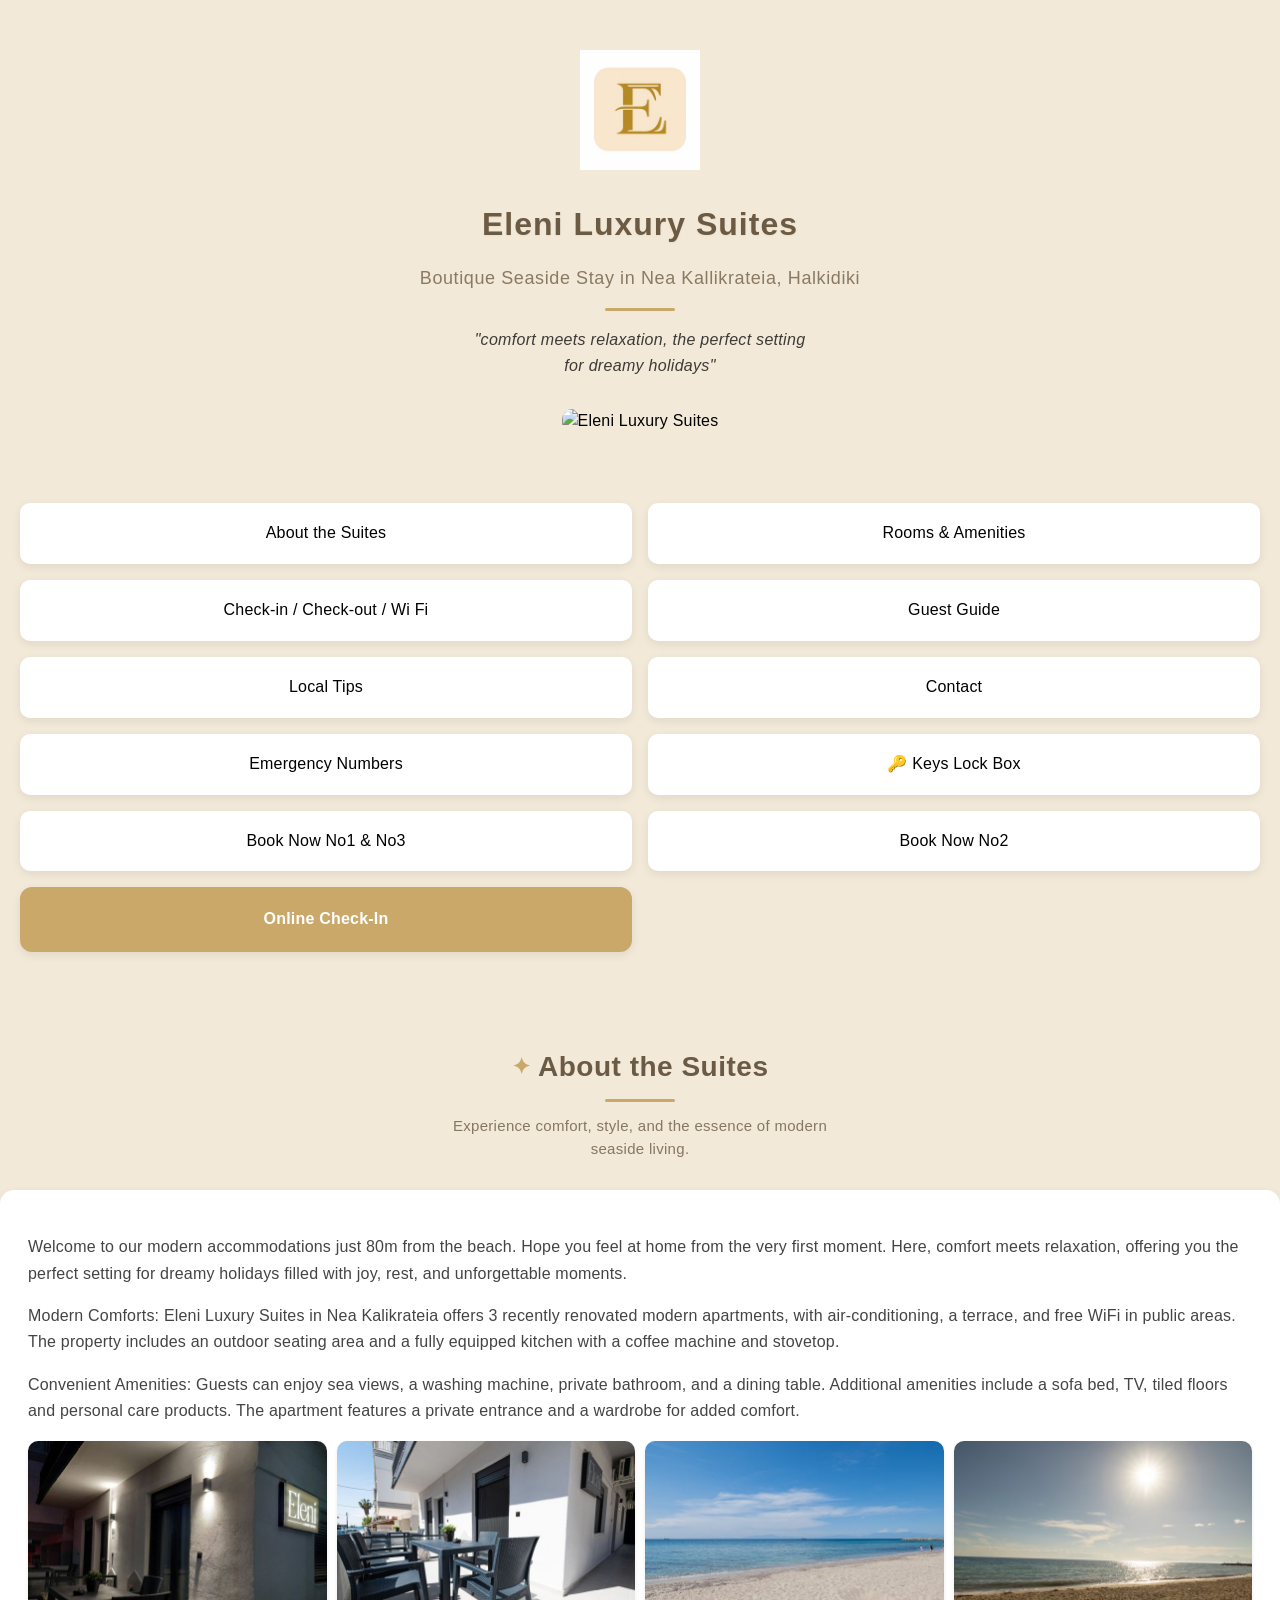
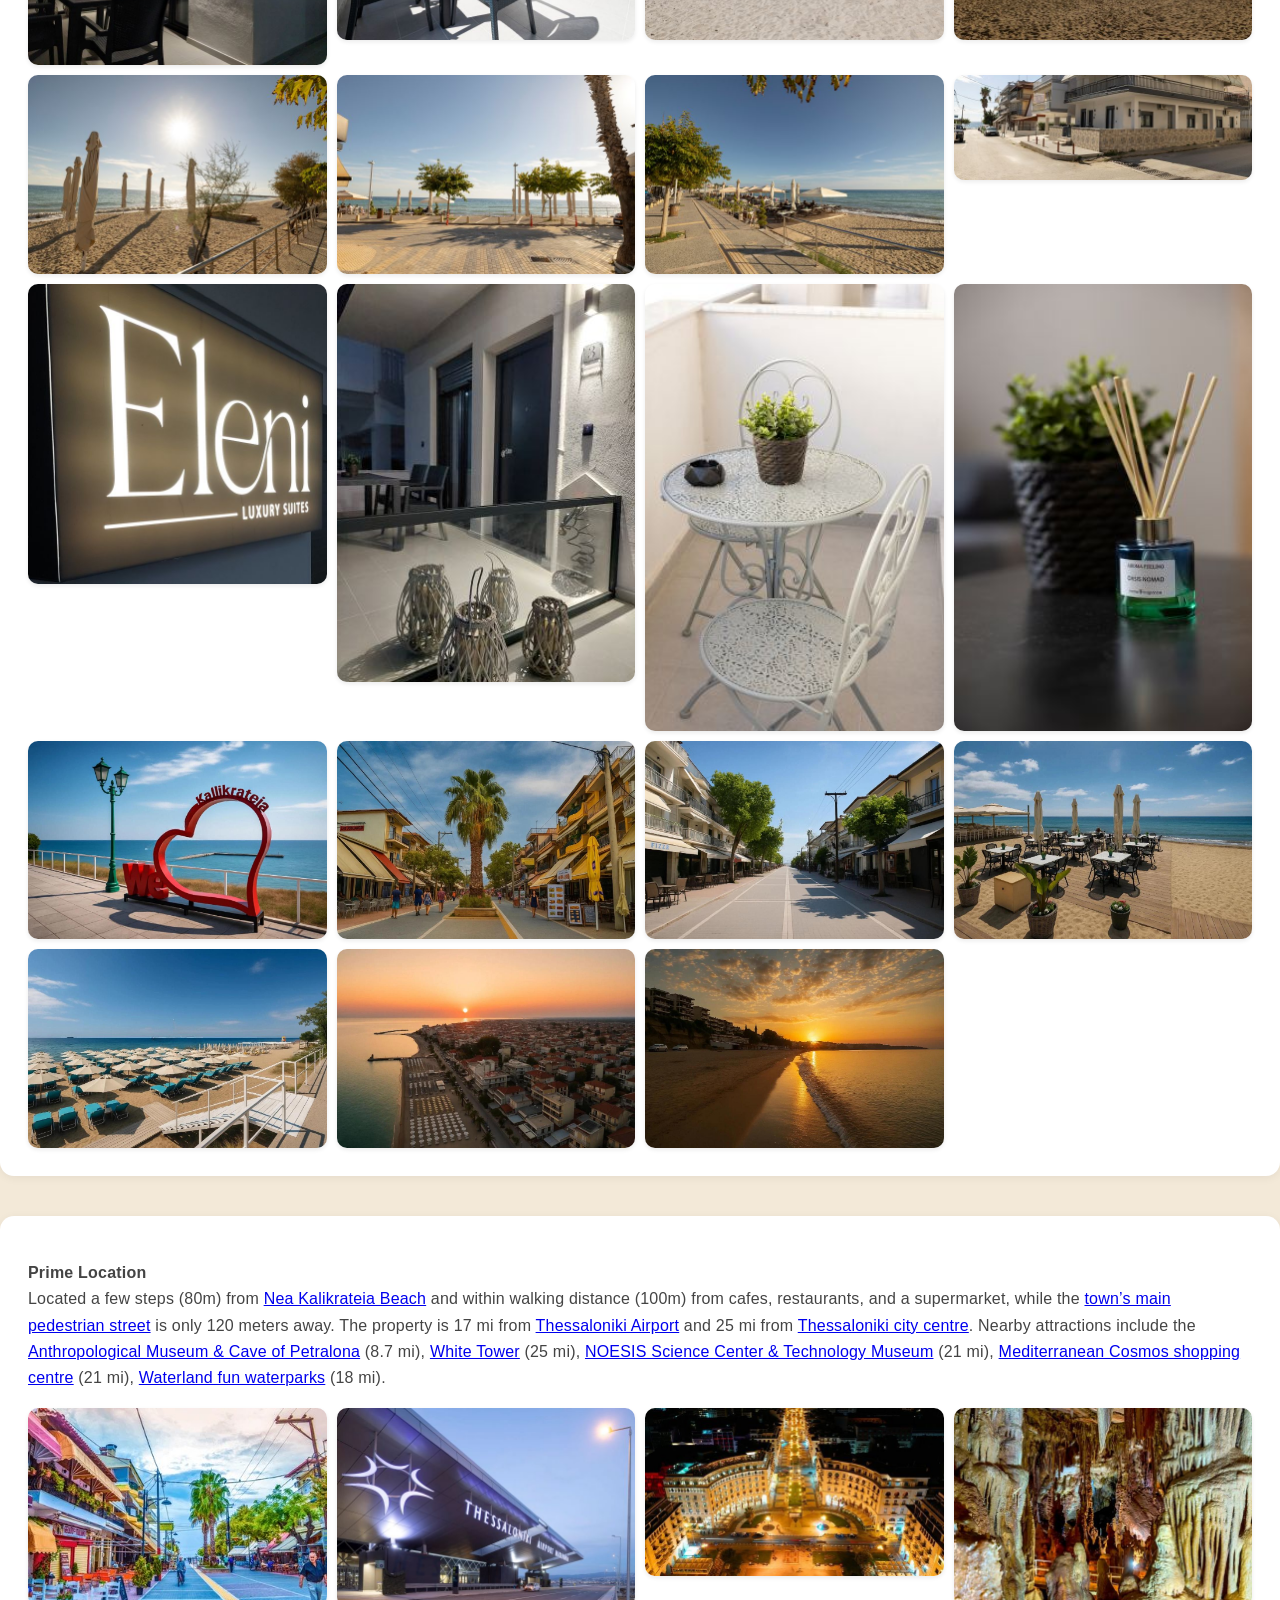
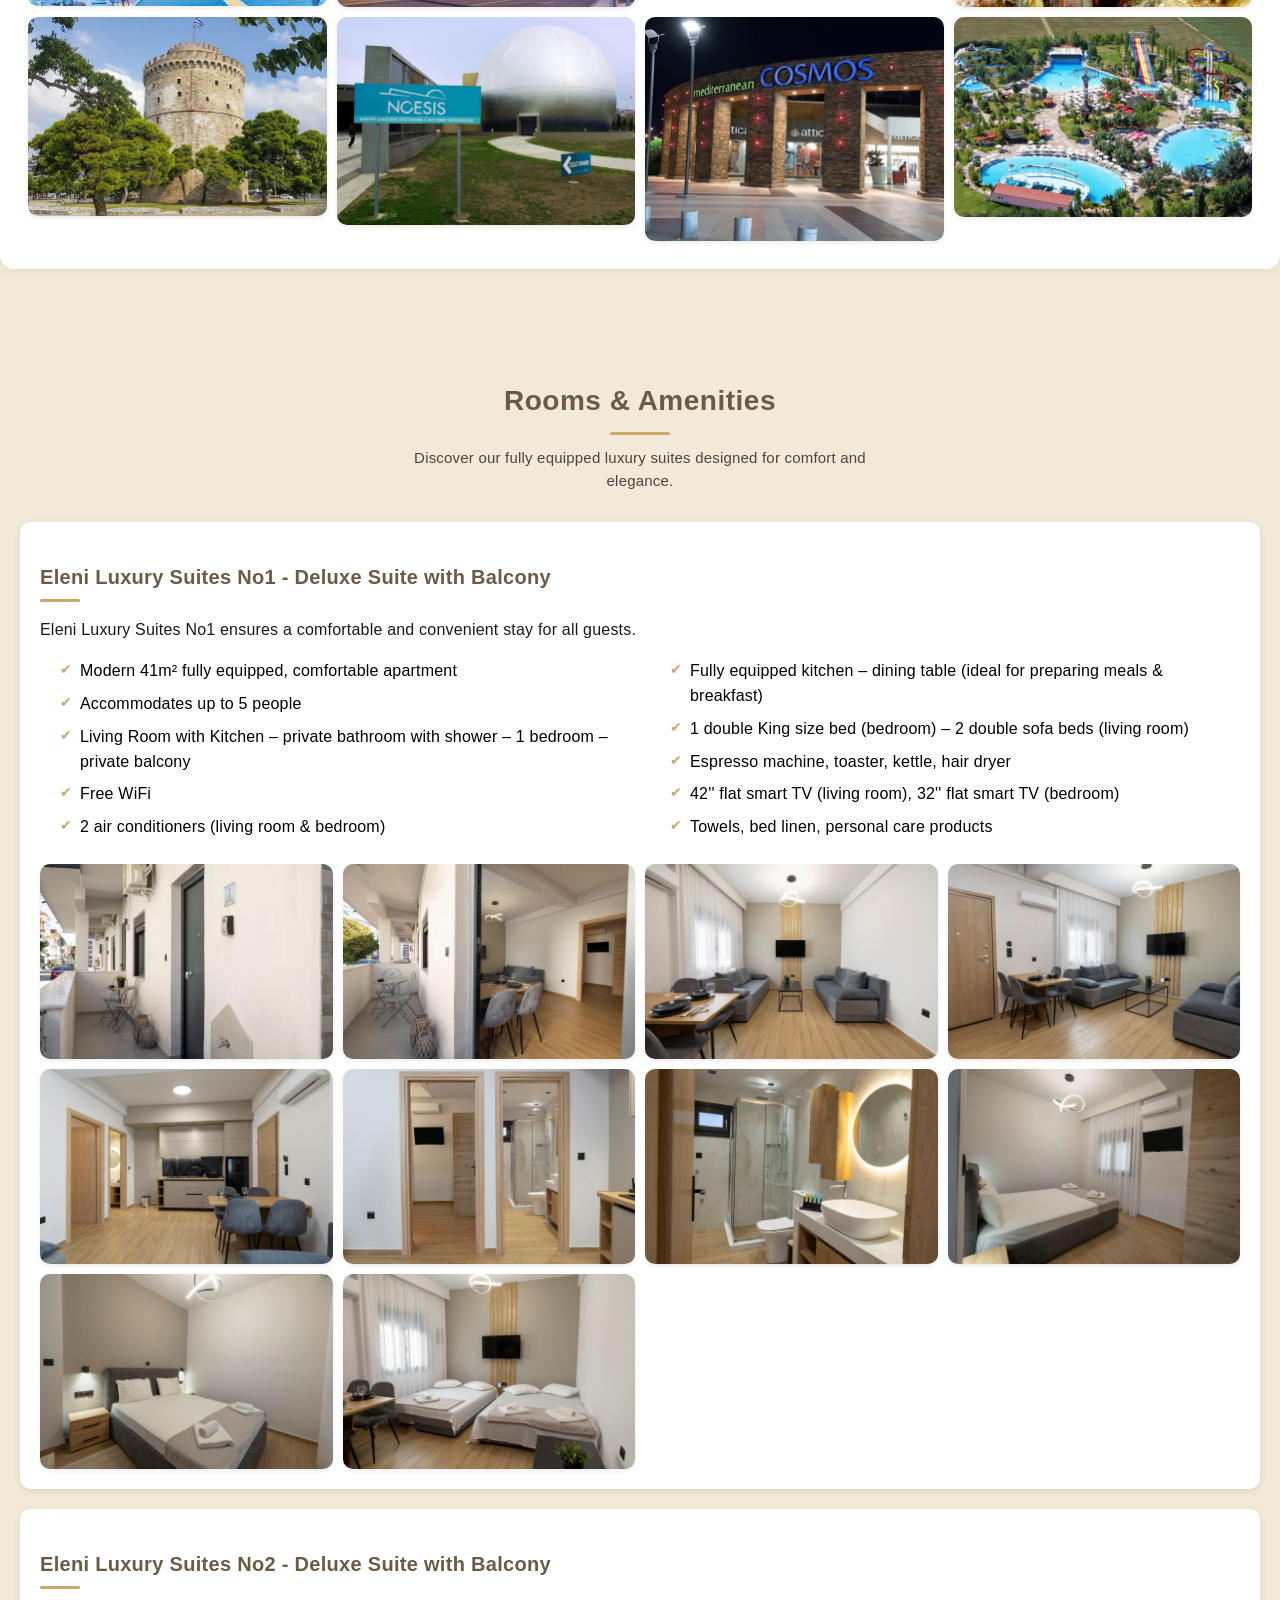
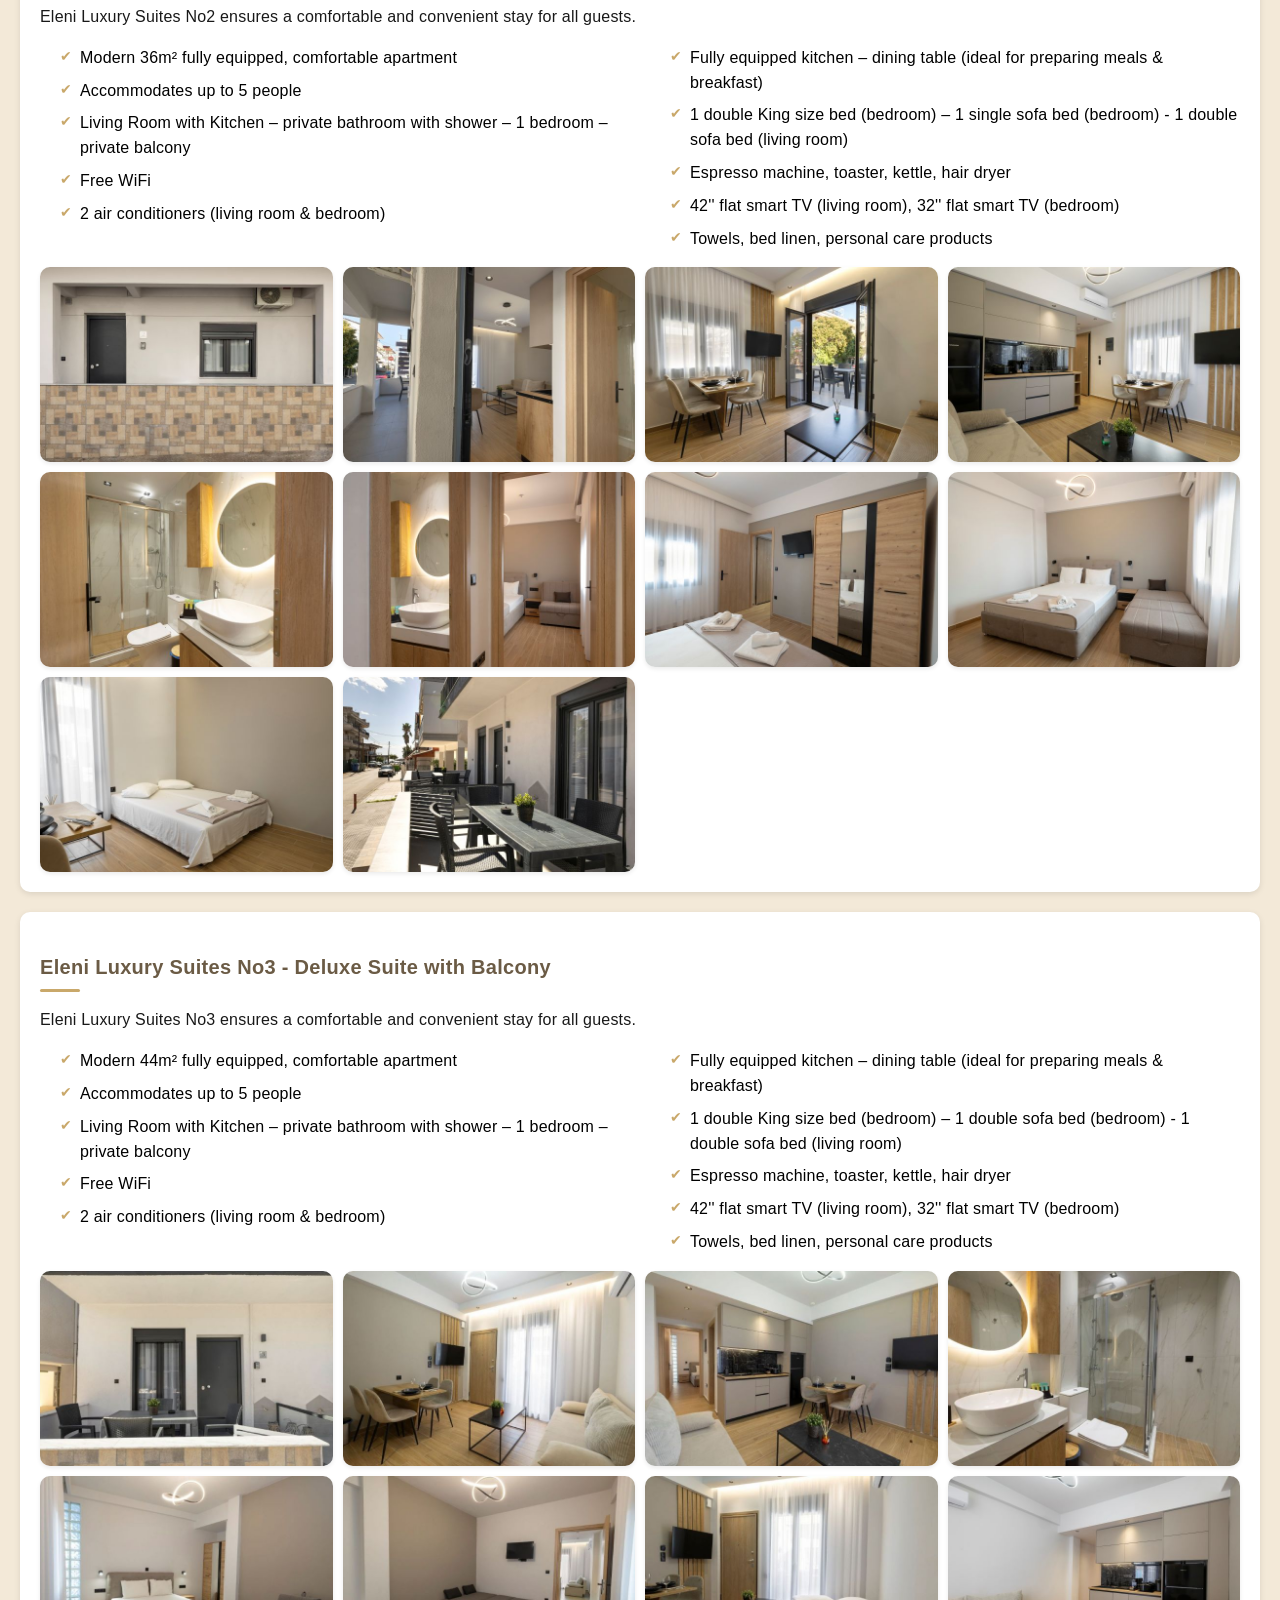
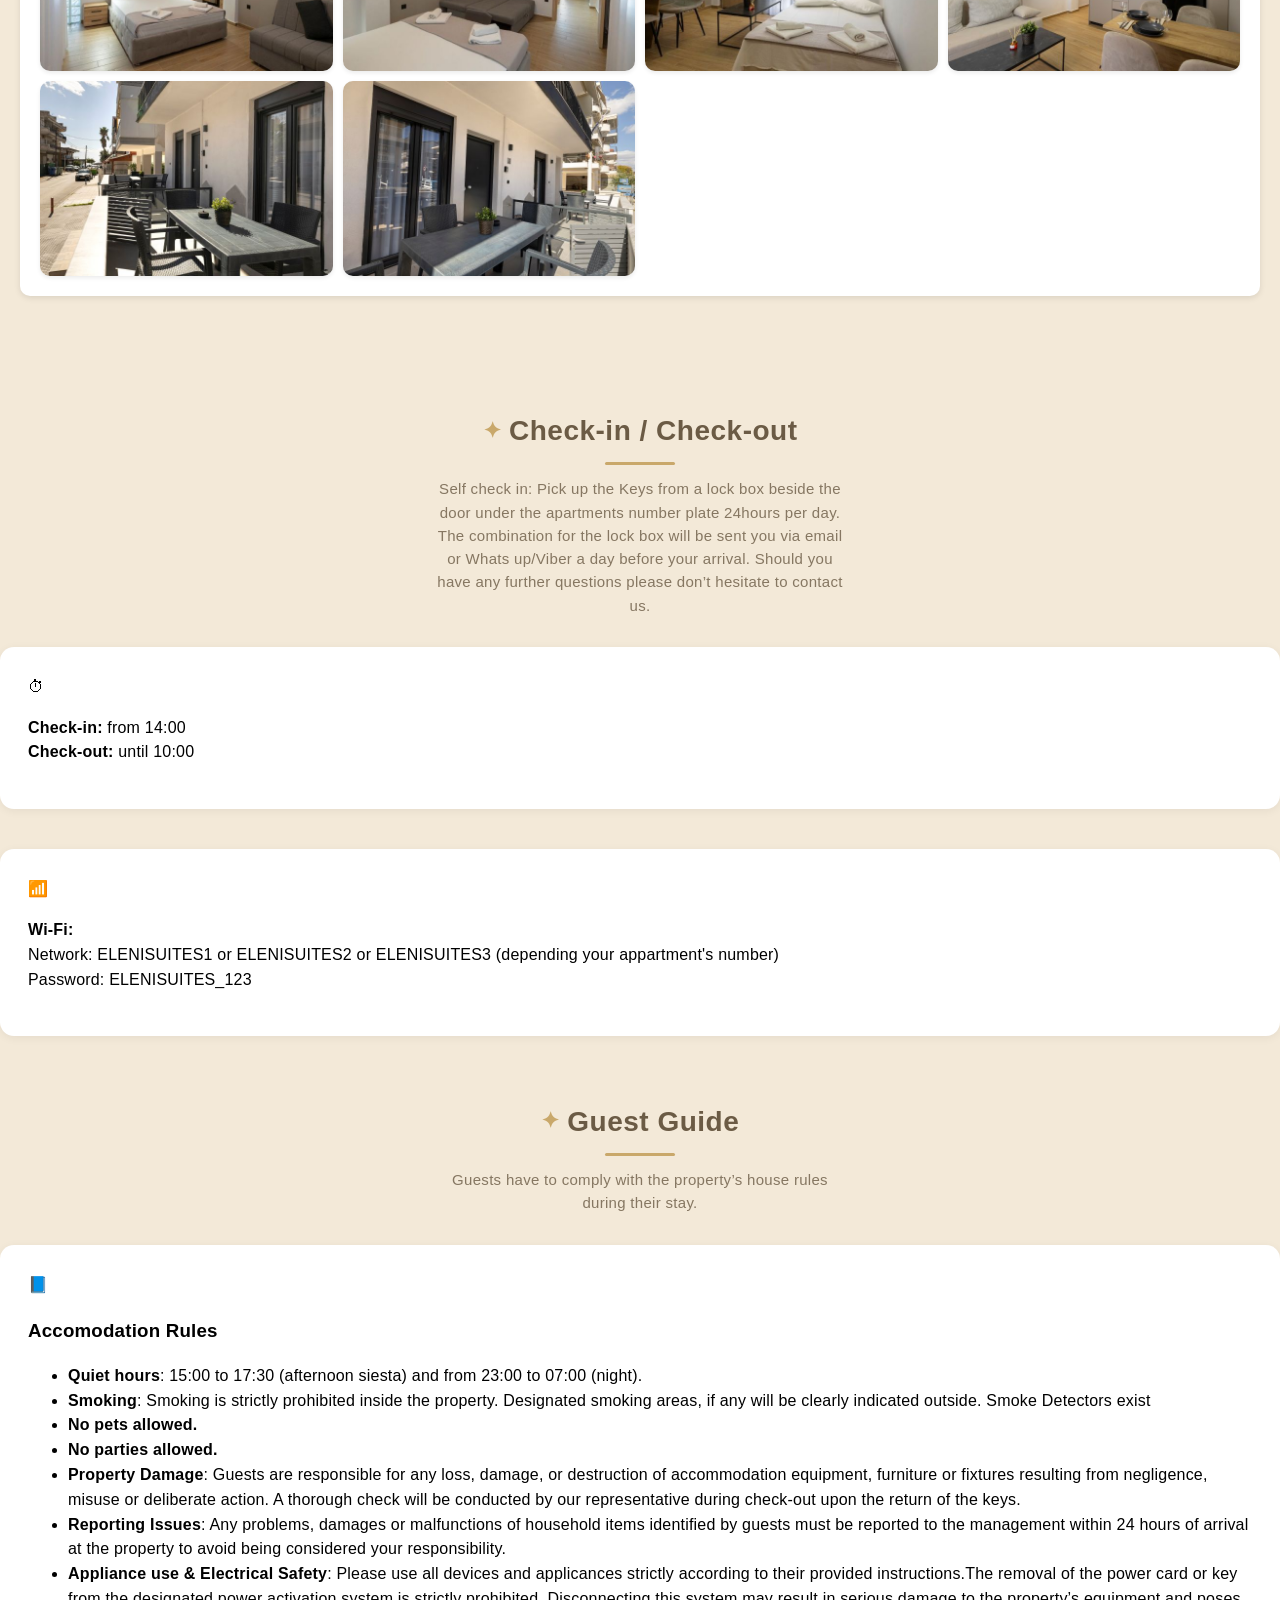
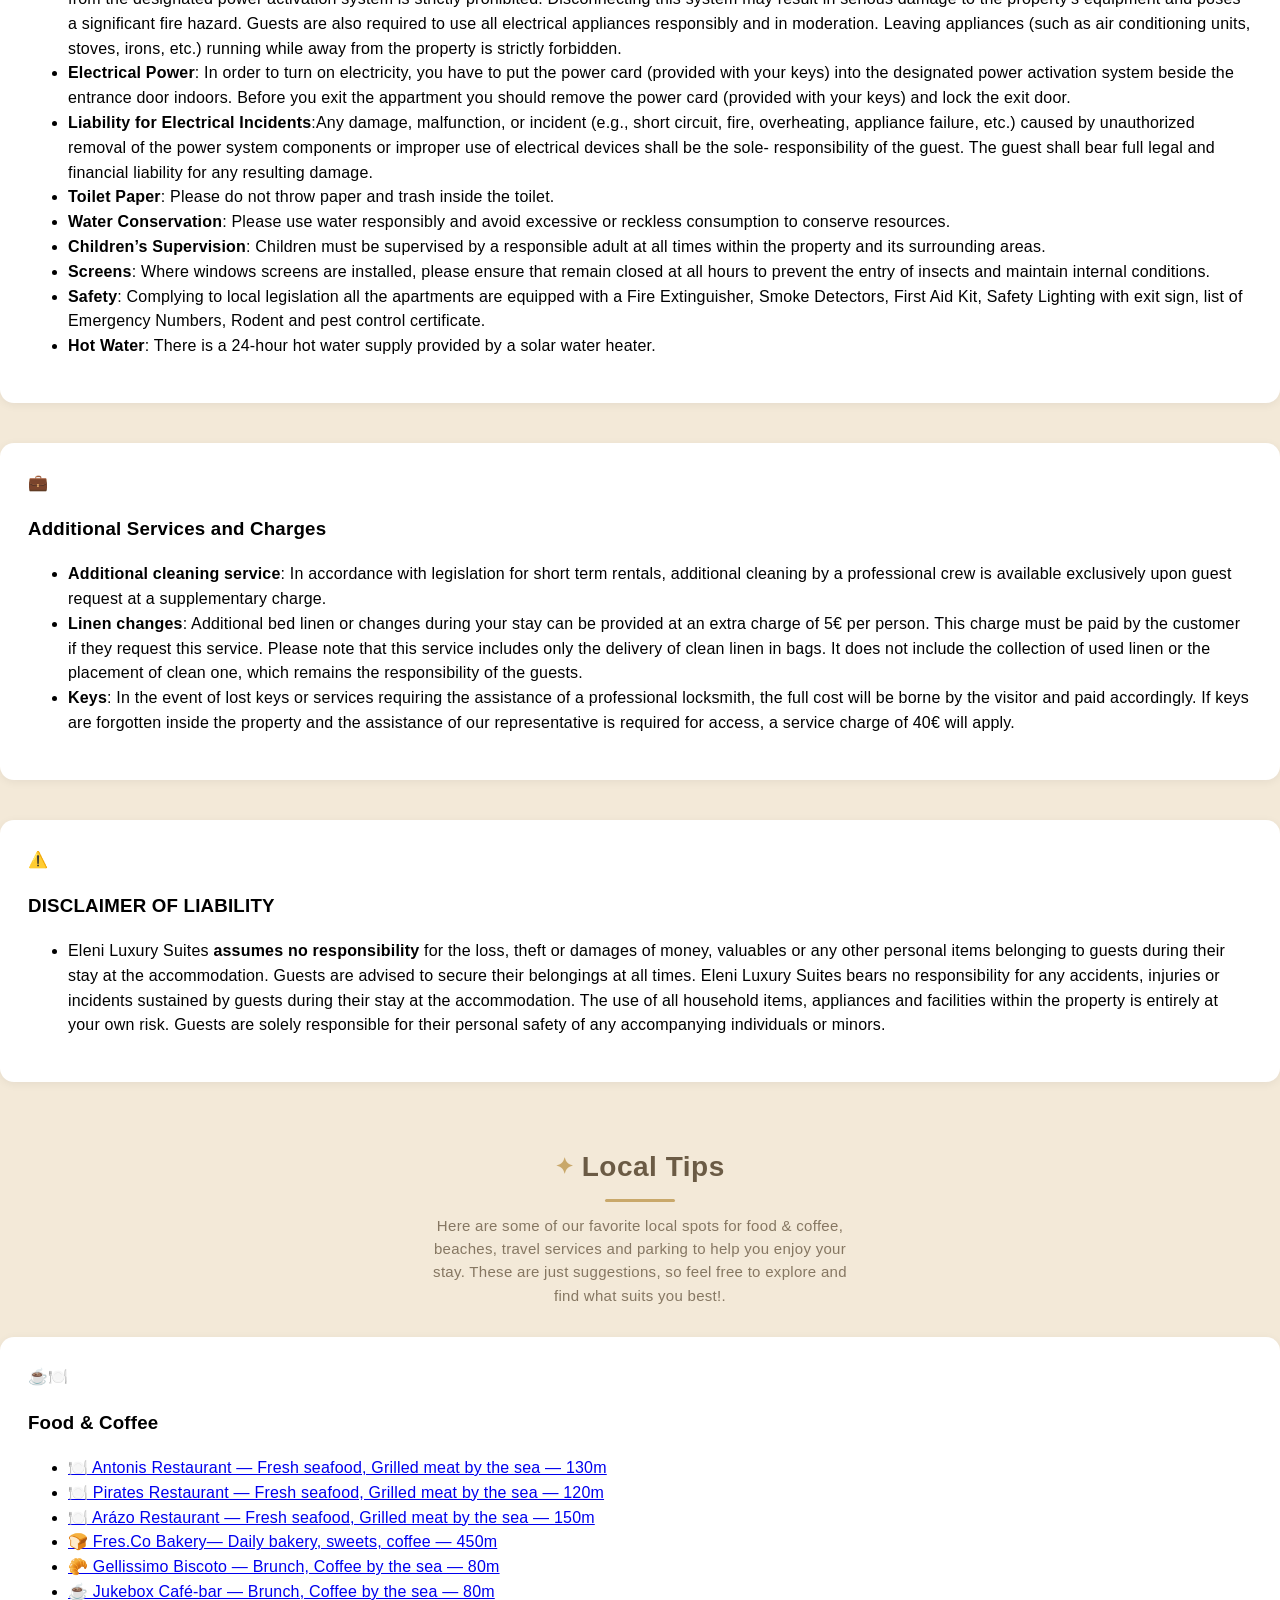
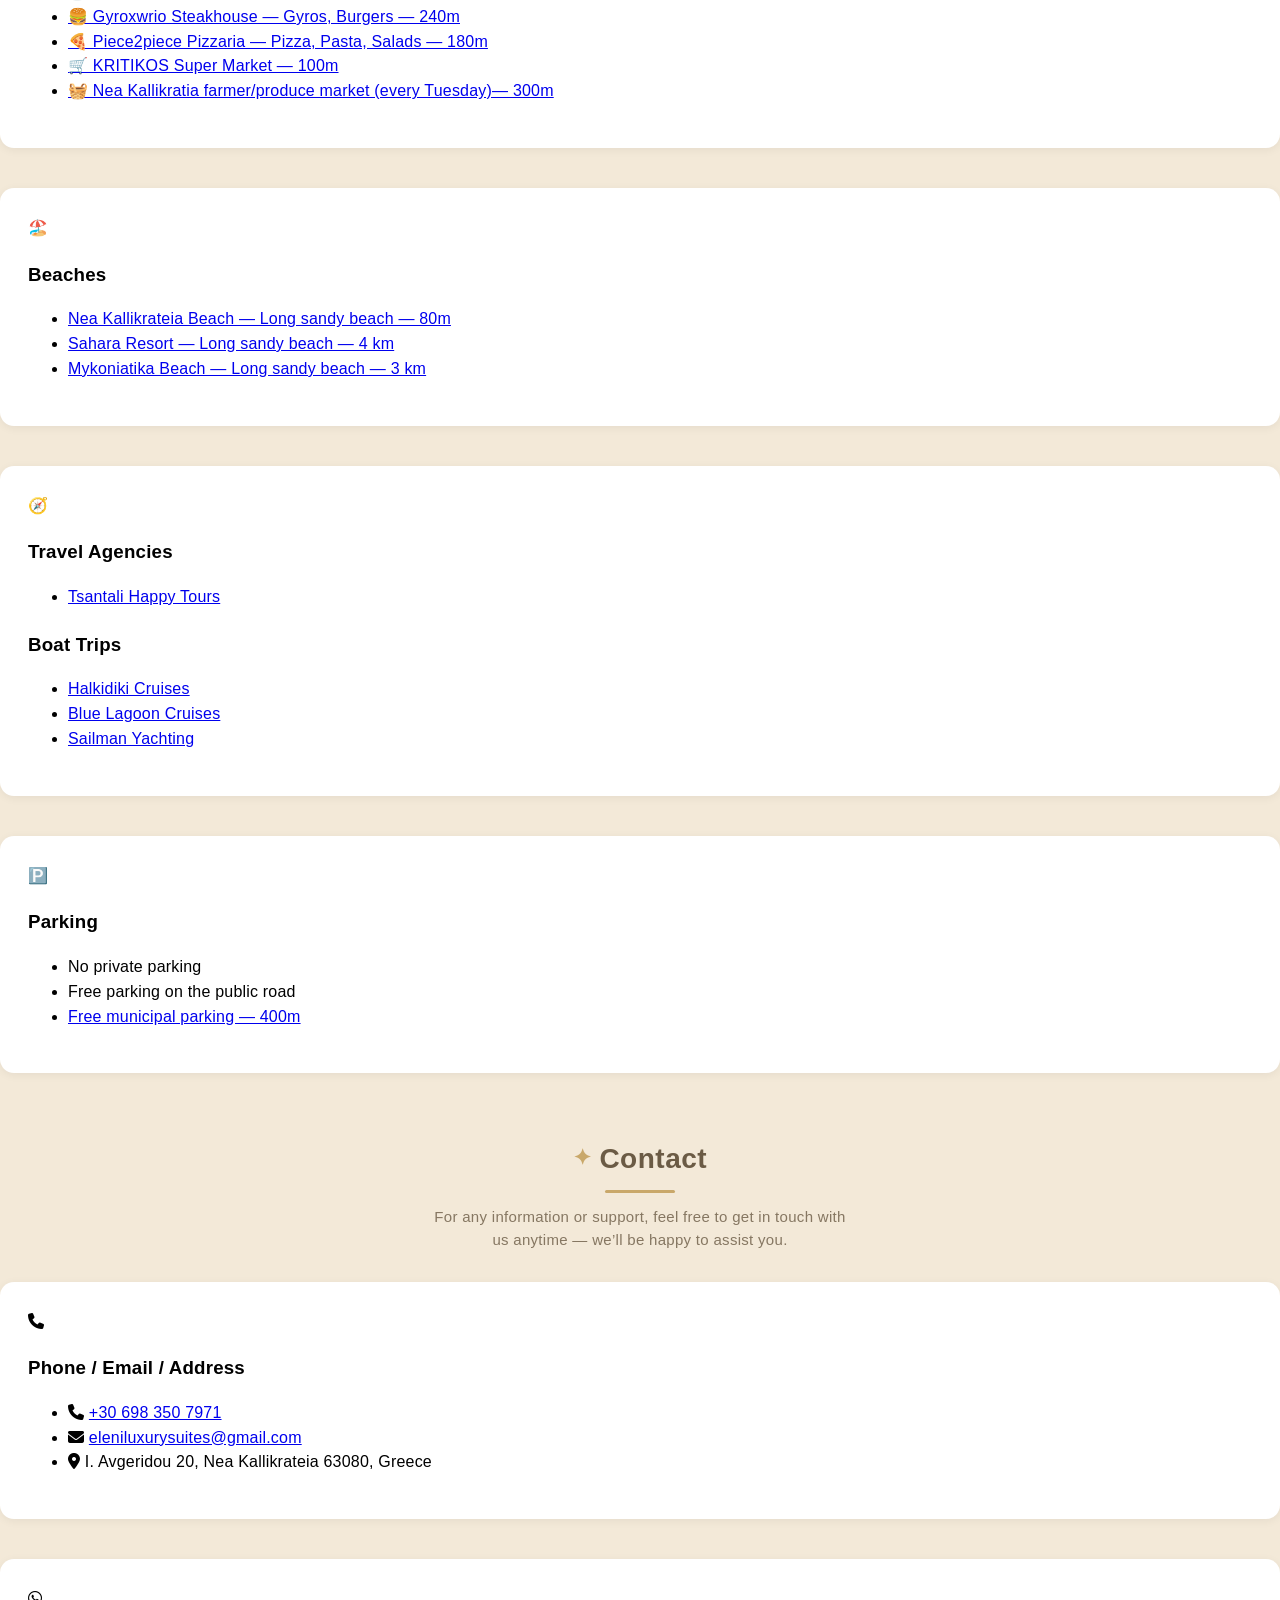
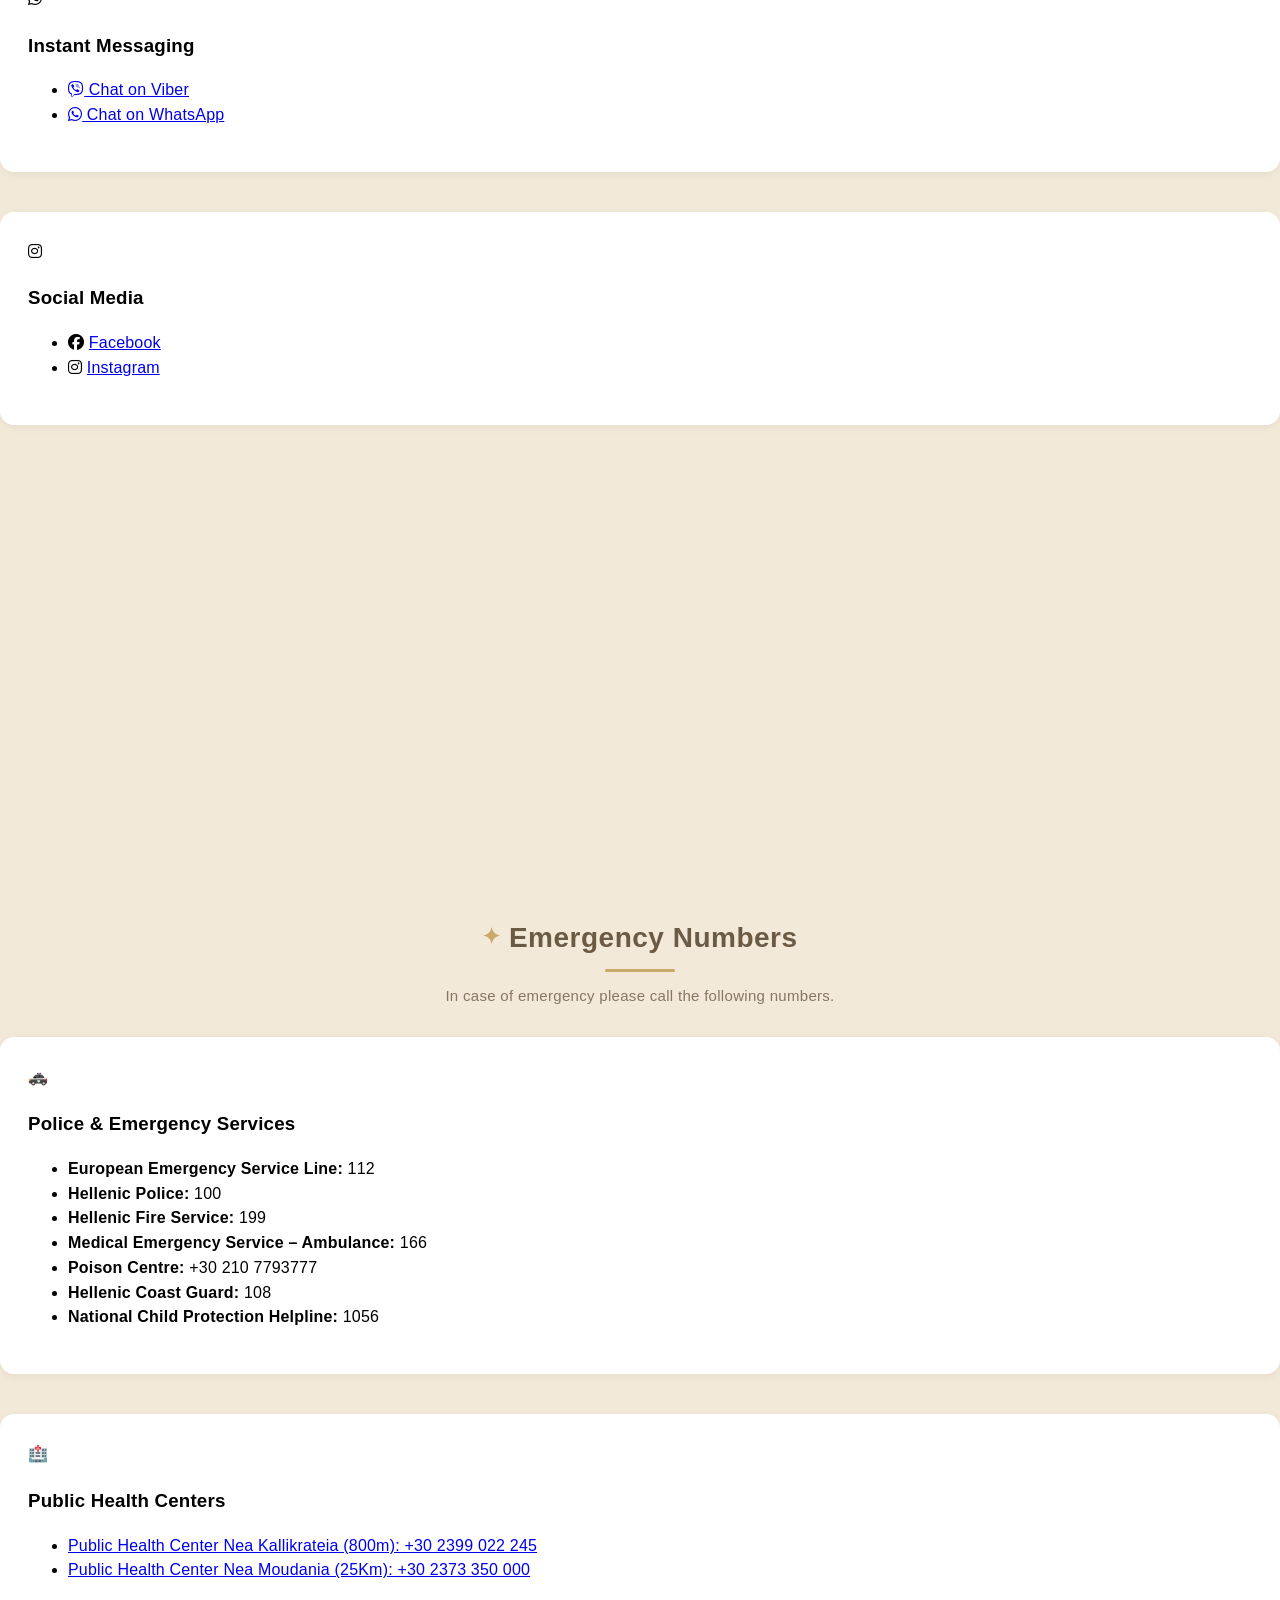
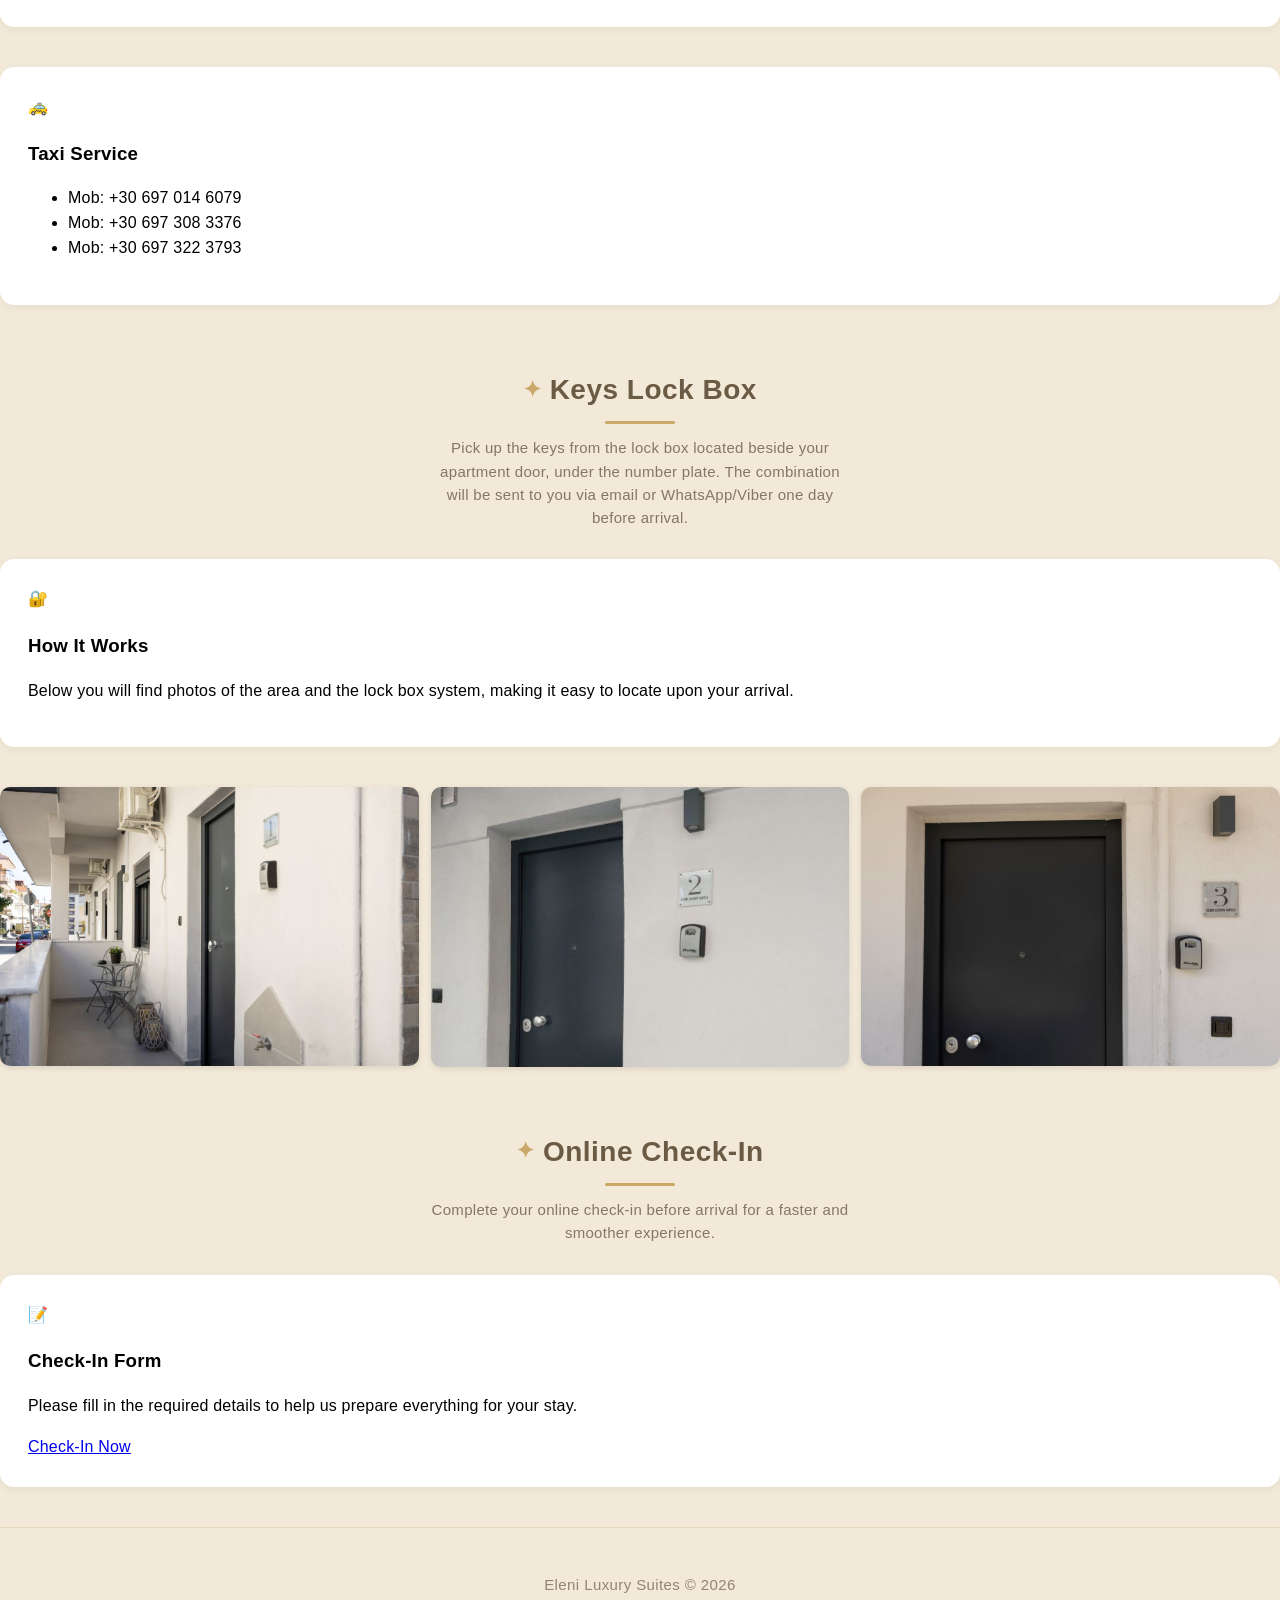
==== commit 2d65ebf4: "Update index.html" ====
--- a/index.html
+++ b/index.html
@@ -109,6 +109,10 @@
    target="_blank"
    class="menu-item booknow No1 & No3-highlight">
    Book Now No1 & No3 </a>
+    <a href="https://www.booking.com/Share-c6MUna"
+   target="_blank"
+   class="menu-item booknow No2-highlight">
+   Book Now No2 </a>
     <a href="https://docs.google.com/forms/d/e/1FAIpQLSemzzhWBWp7jFD4K7v0lgYV5uPS3xLrXtyPoA2ZFkHnZY1Ljw/viewform?usp=header"
     target="_blank"
     class="menu-item checkin-highlight">
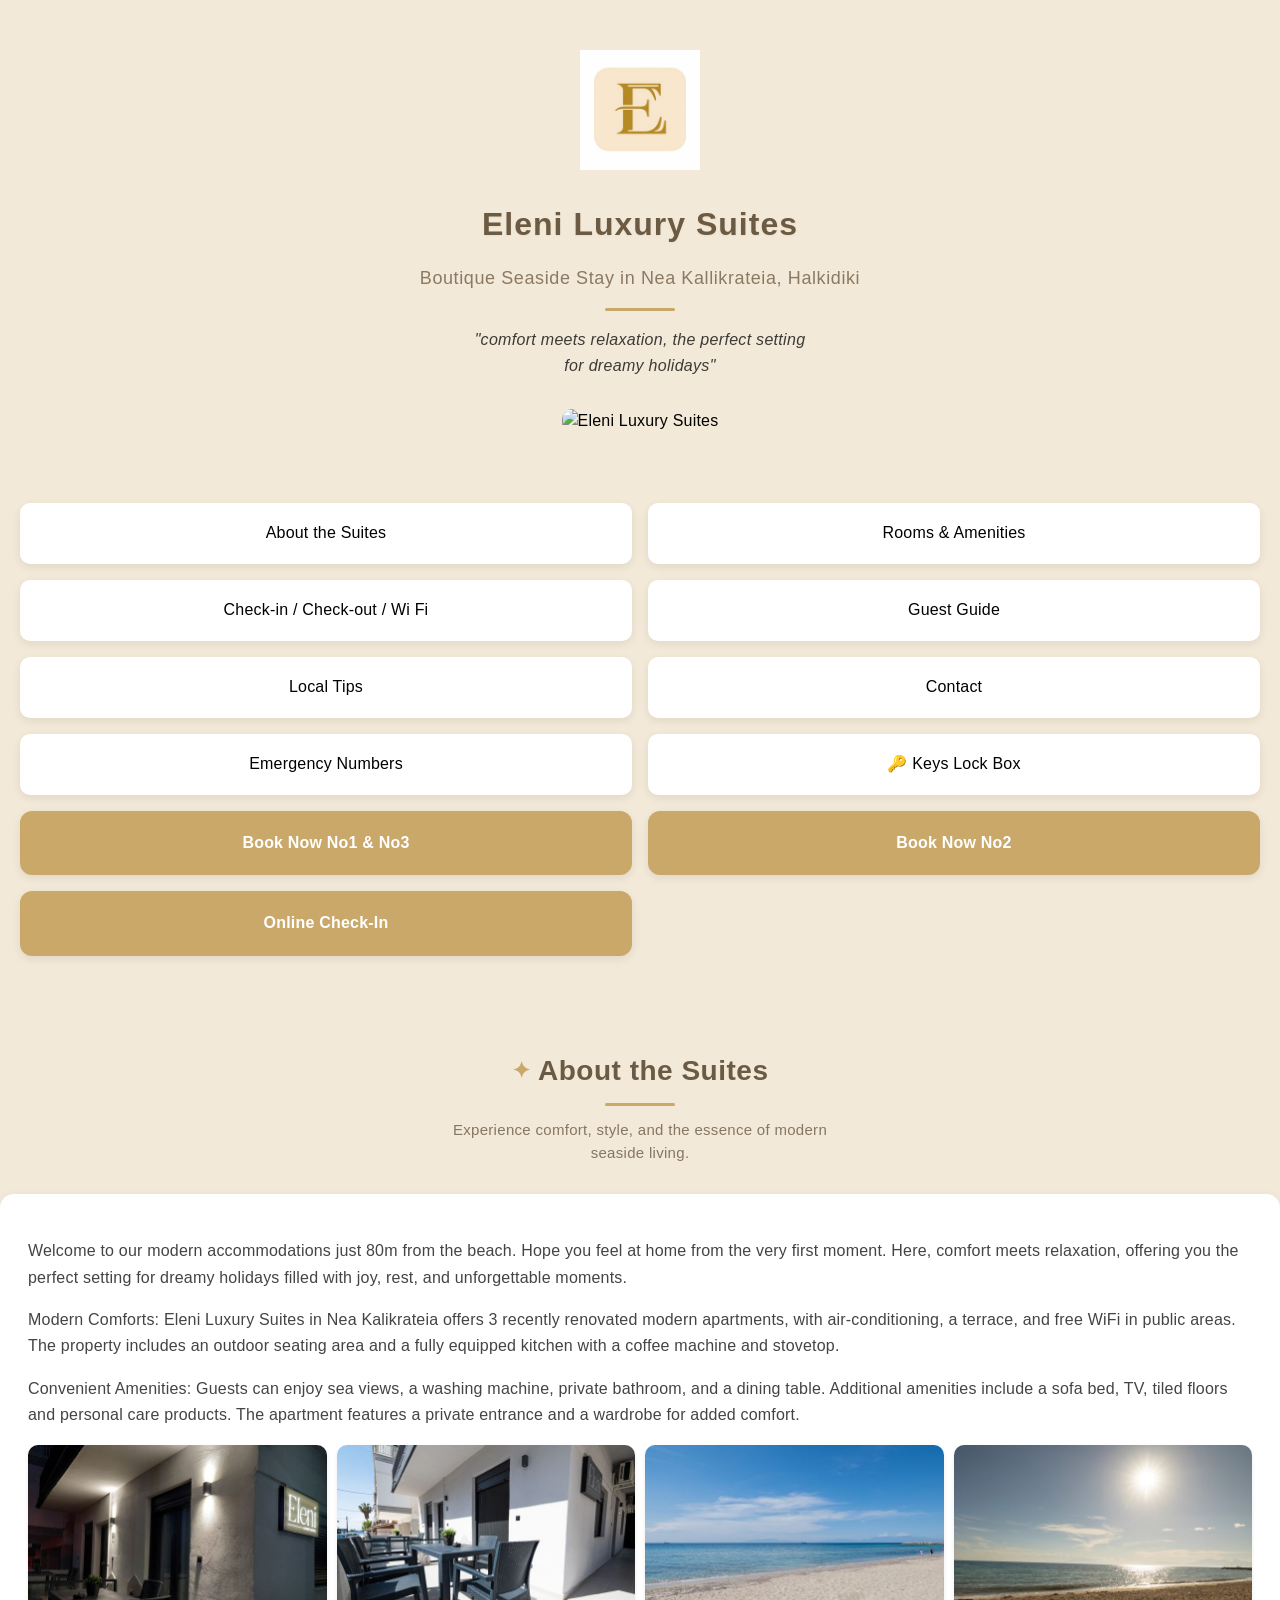
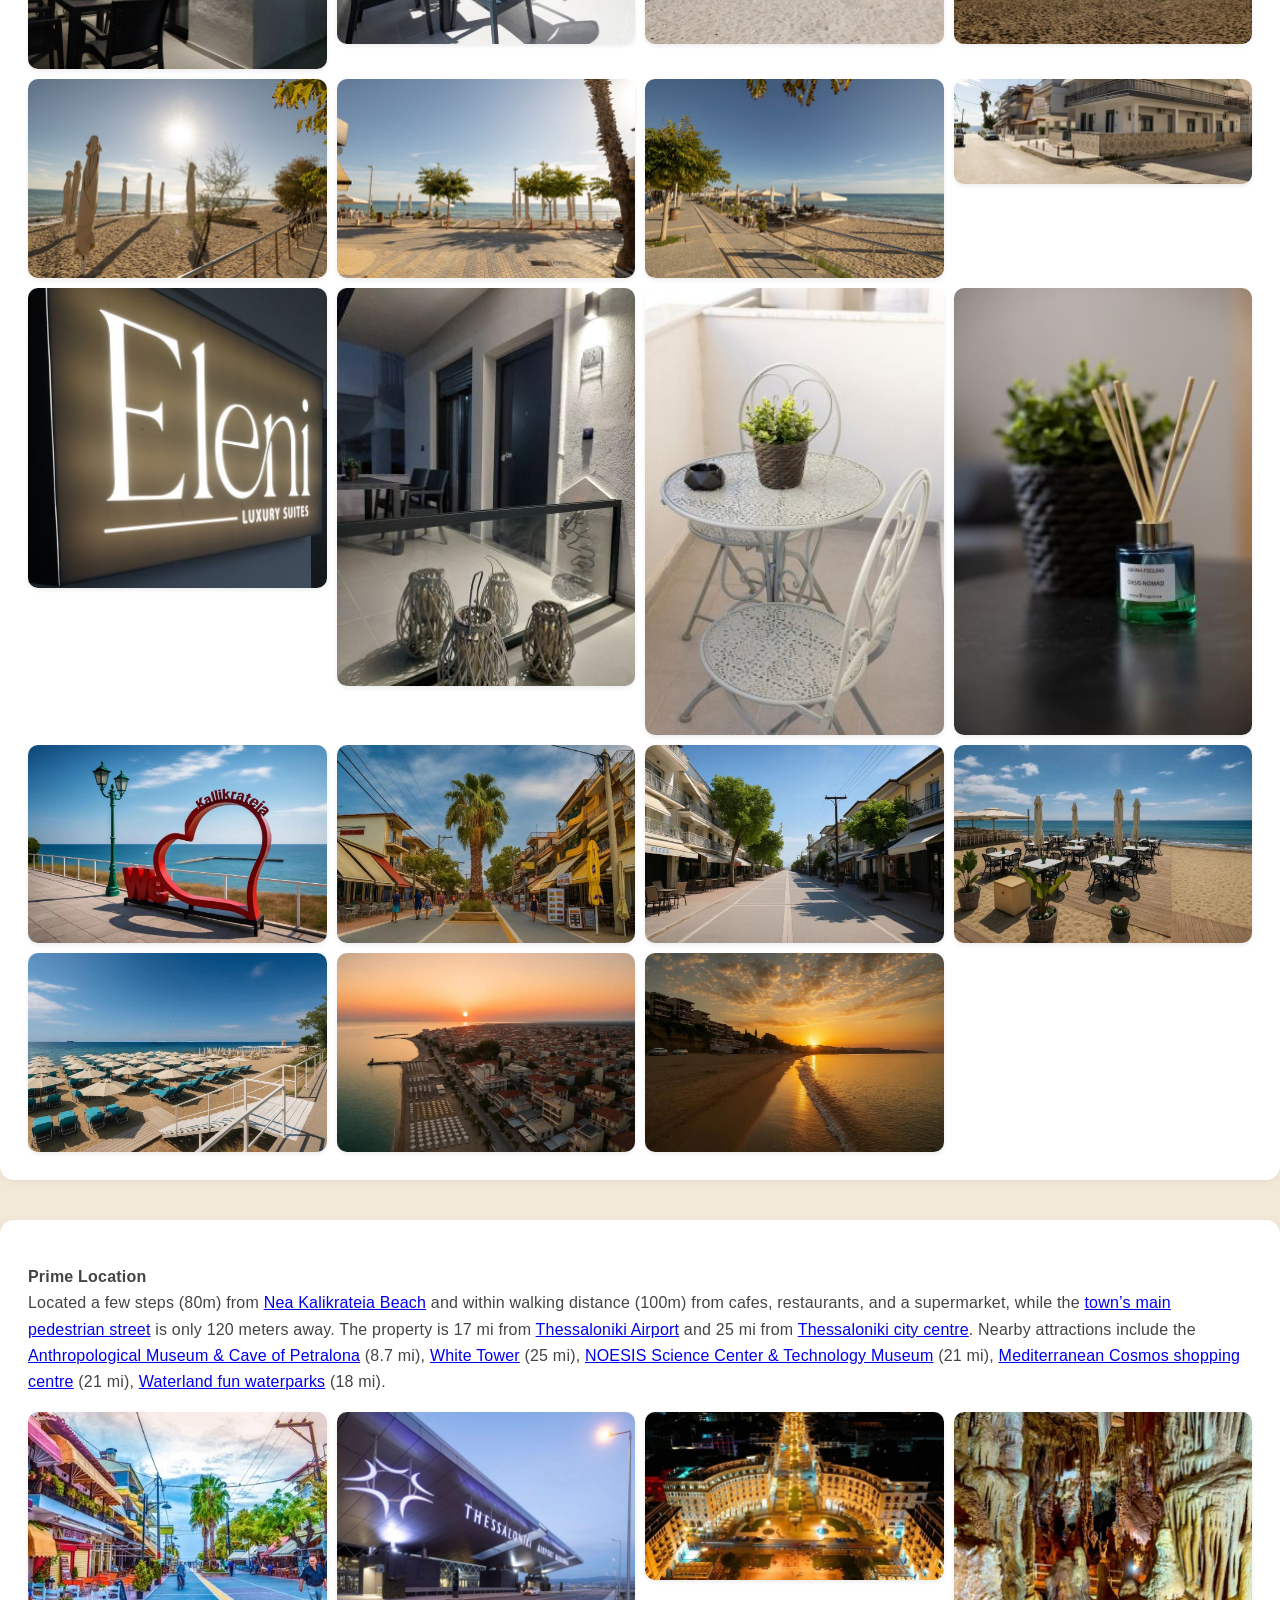
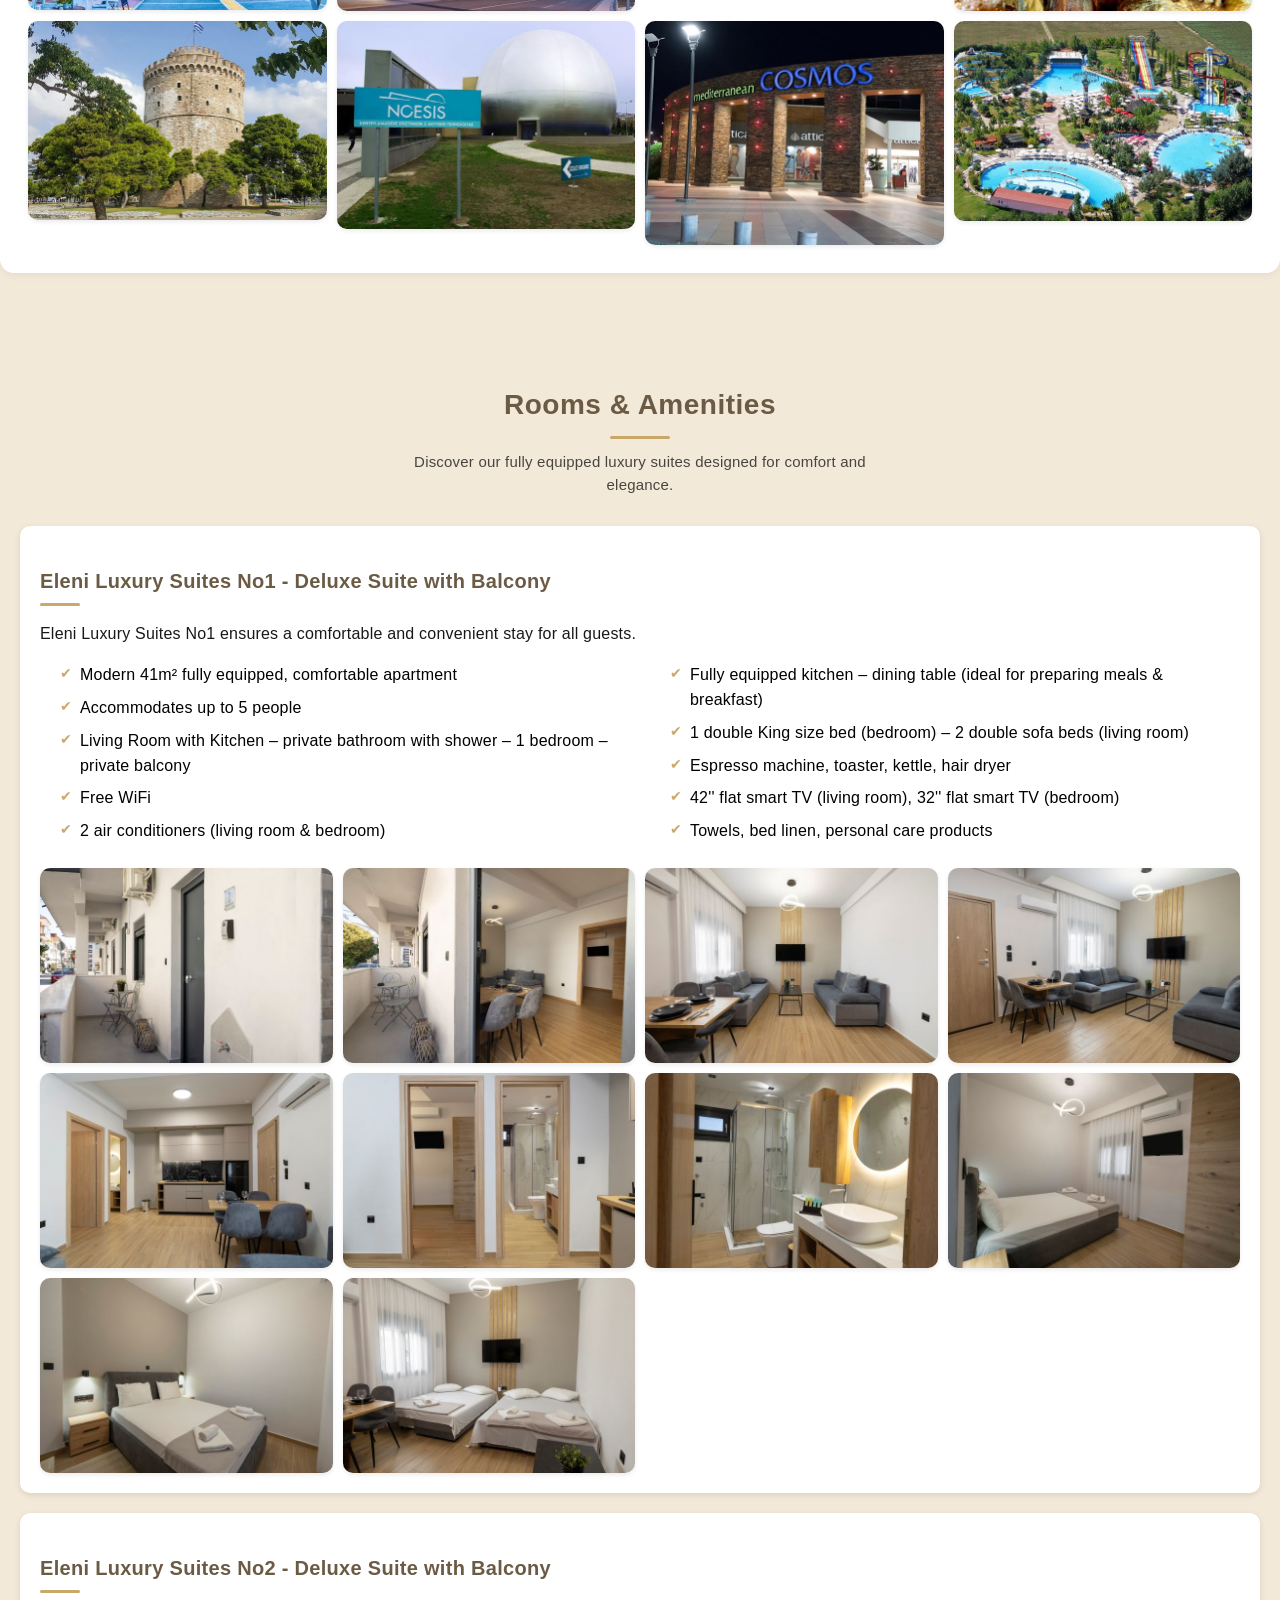
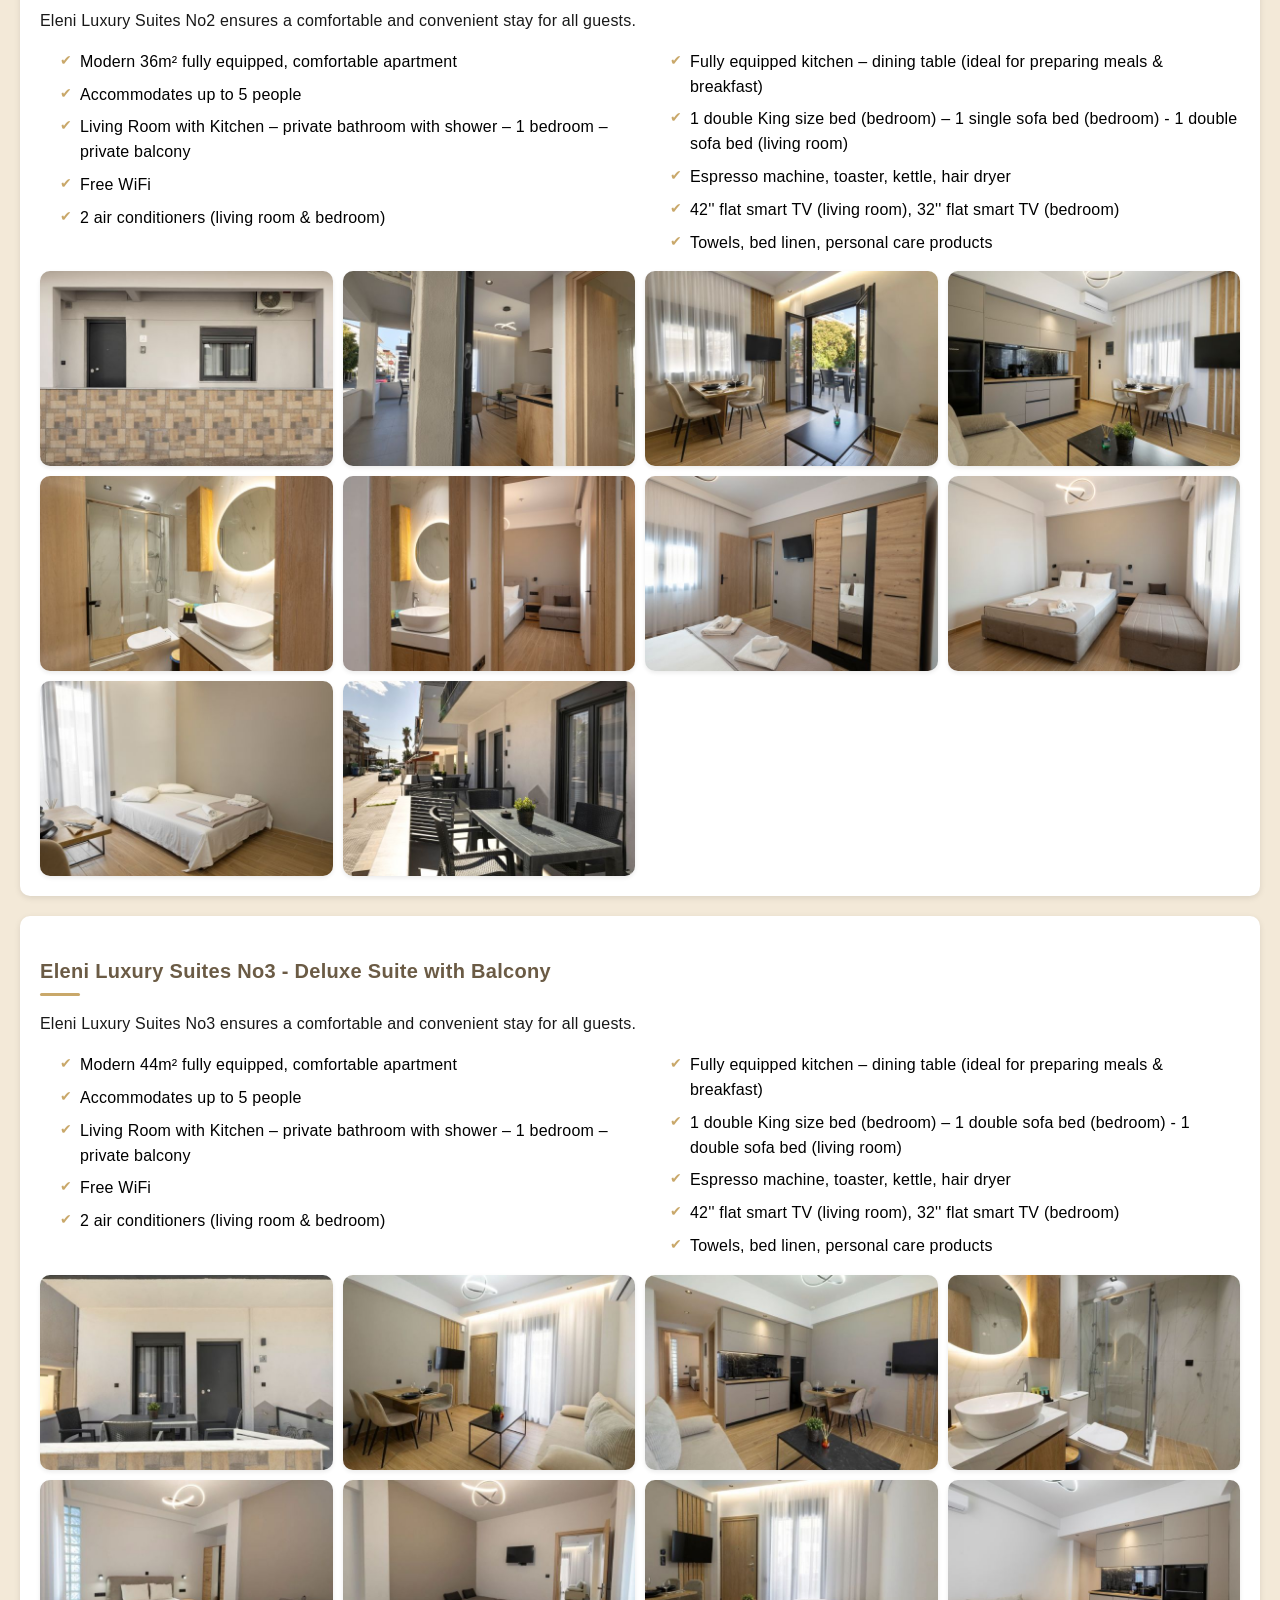
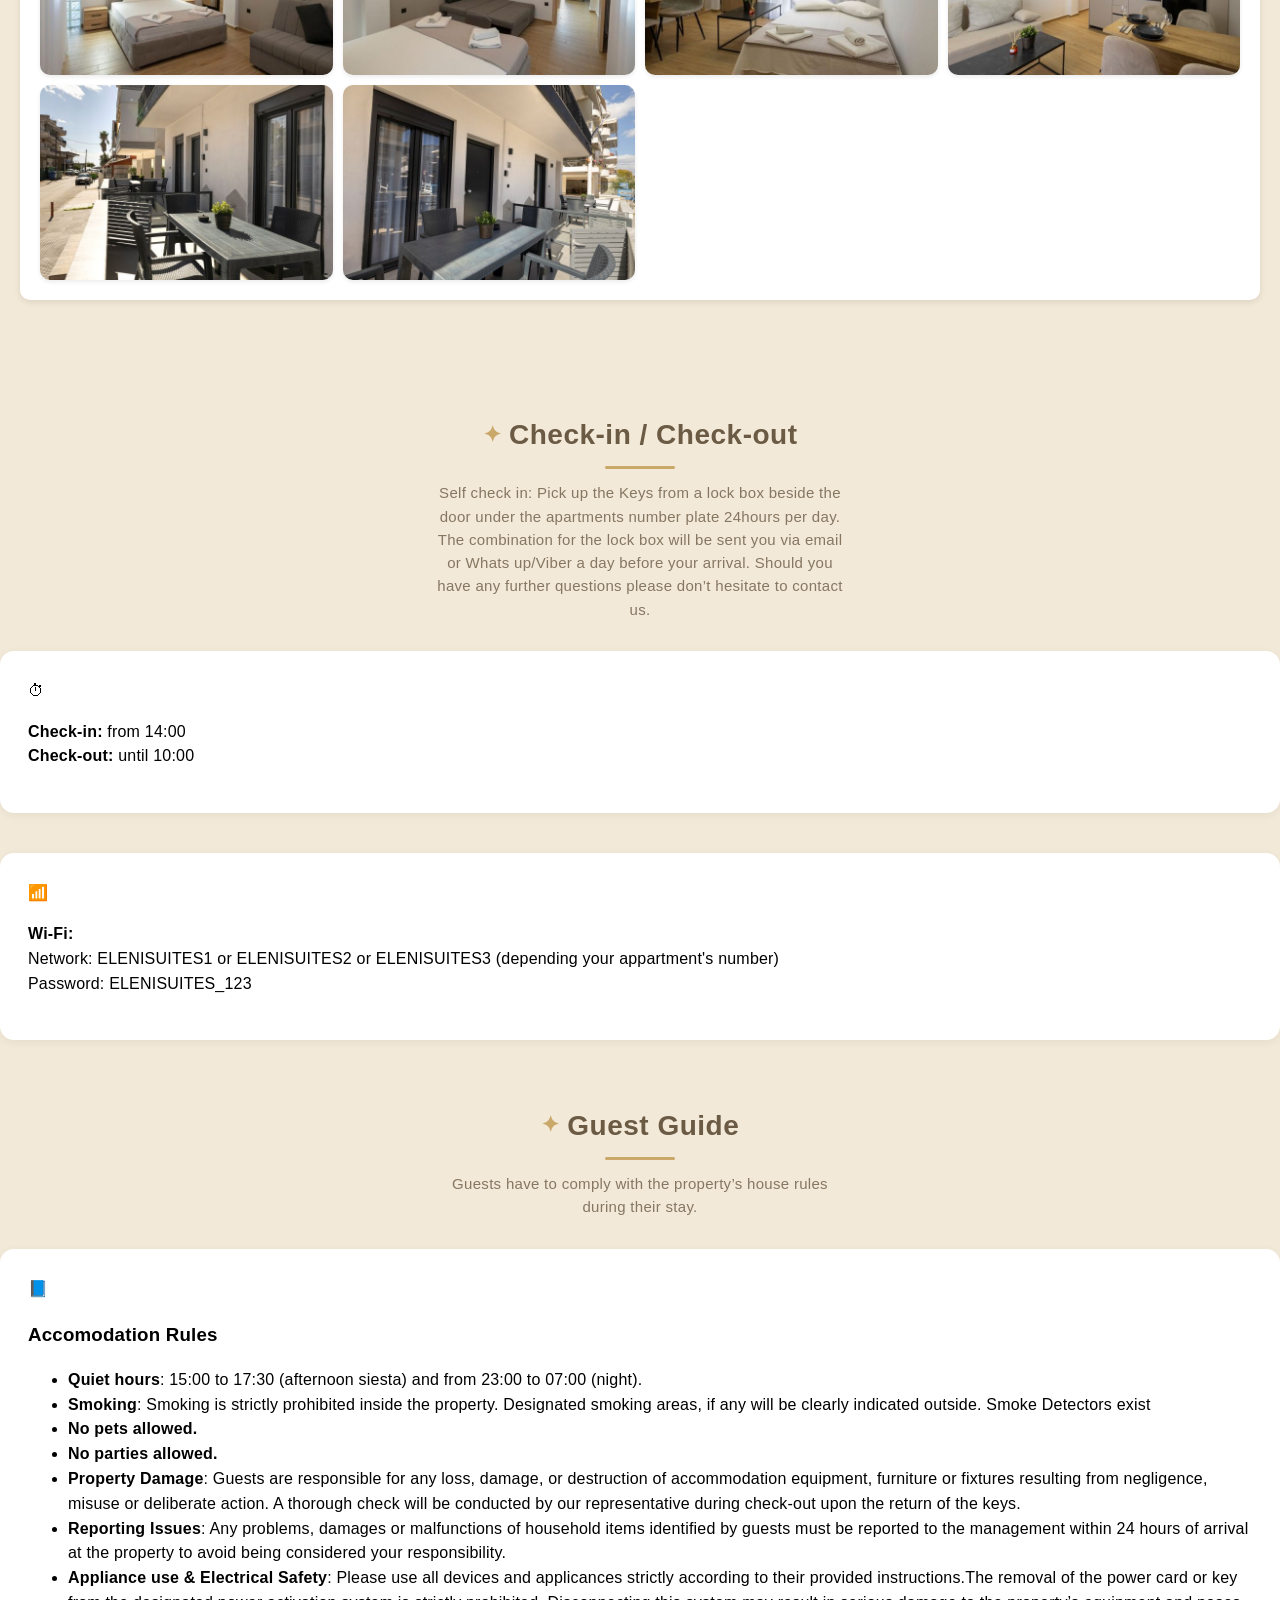
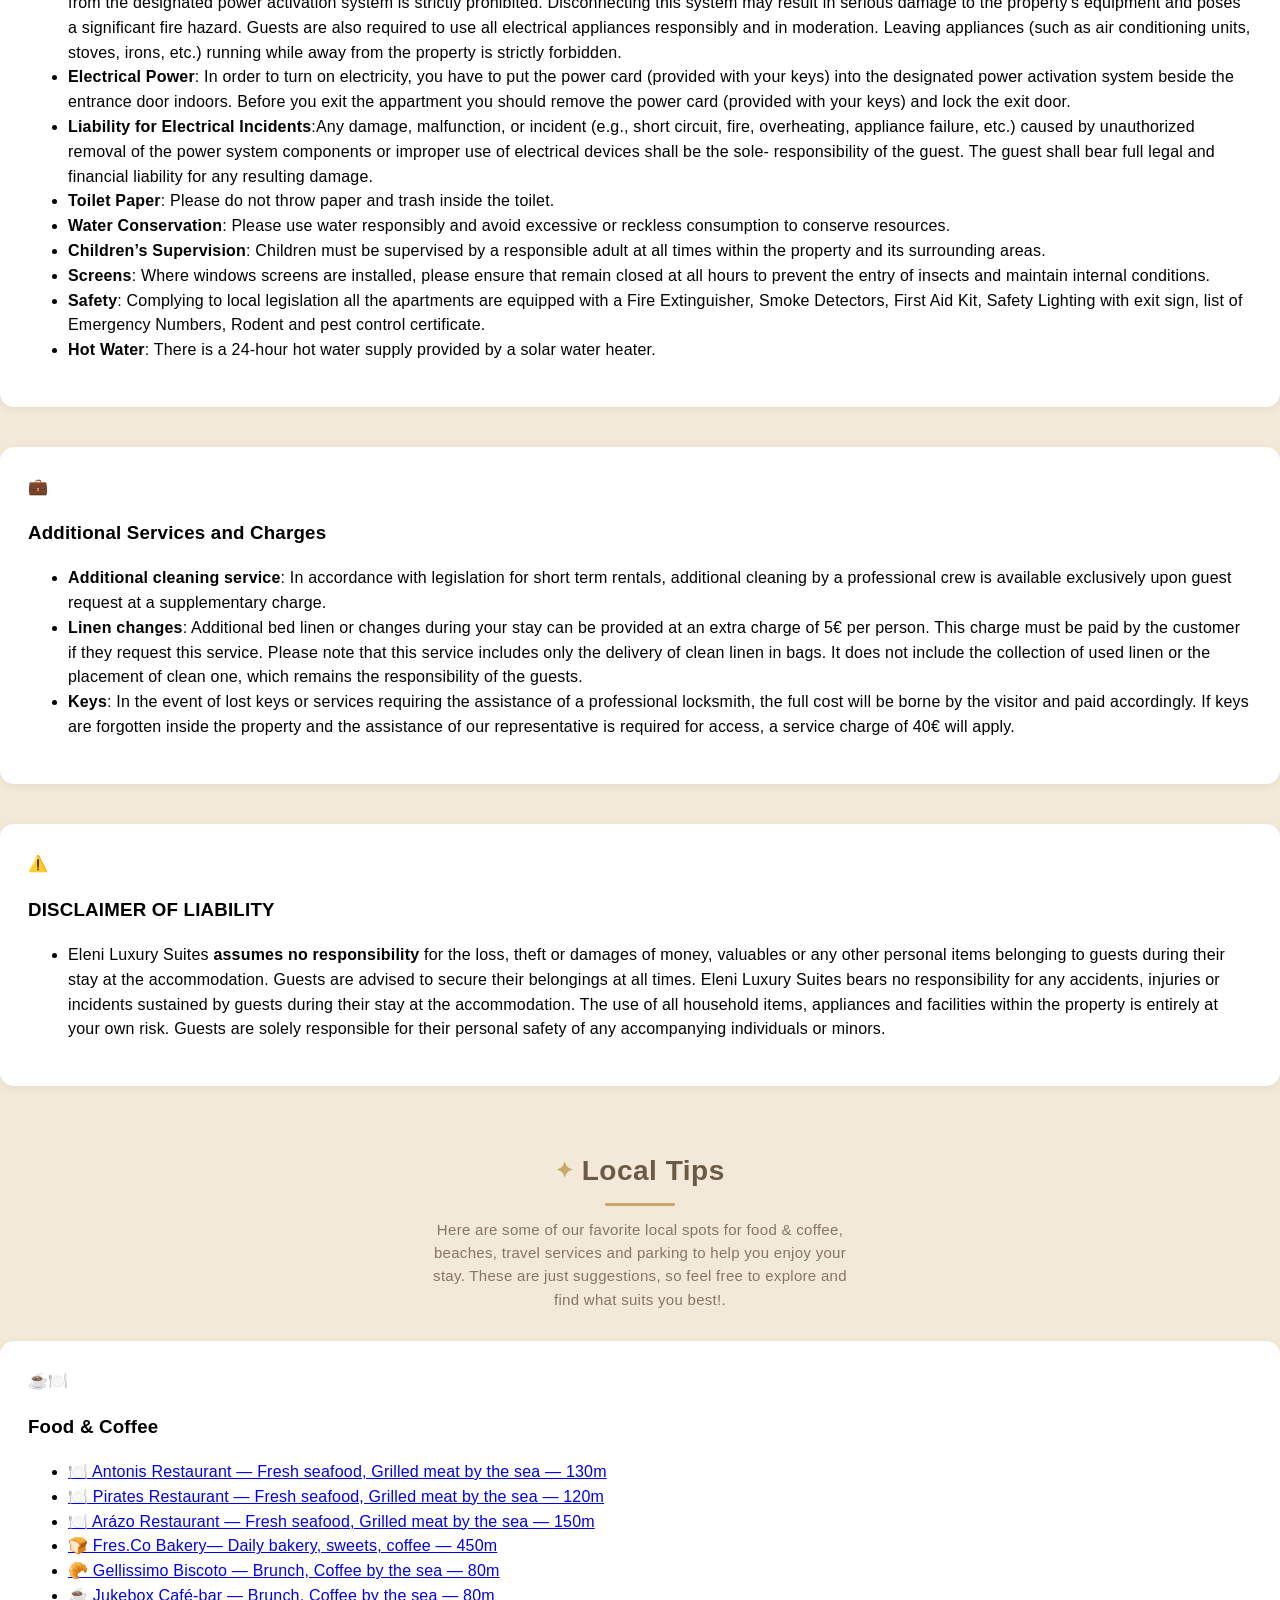
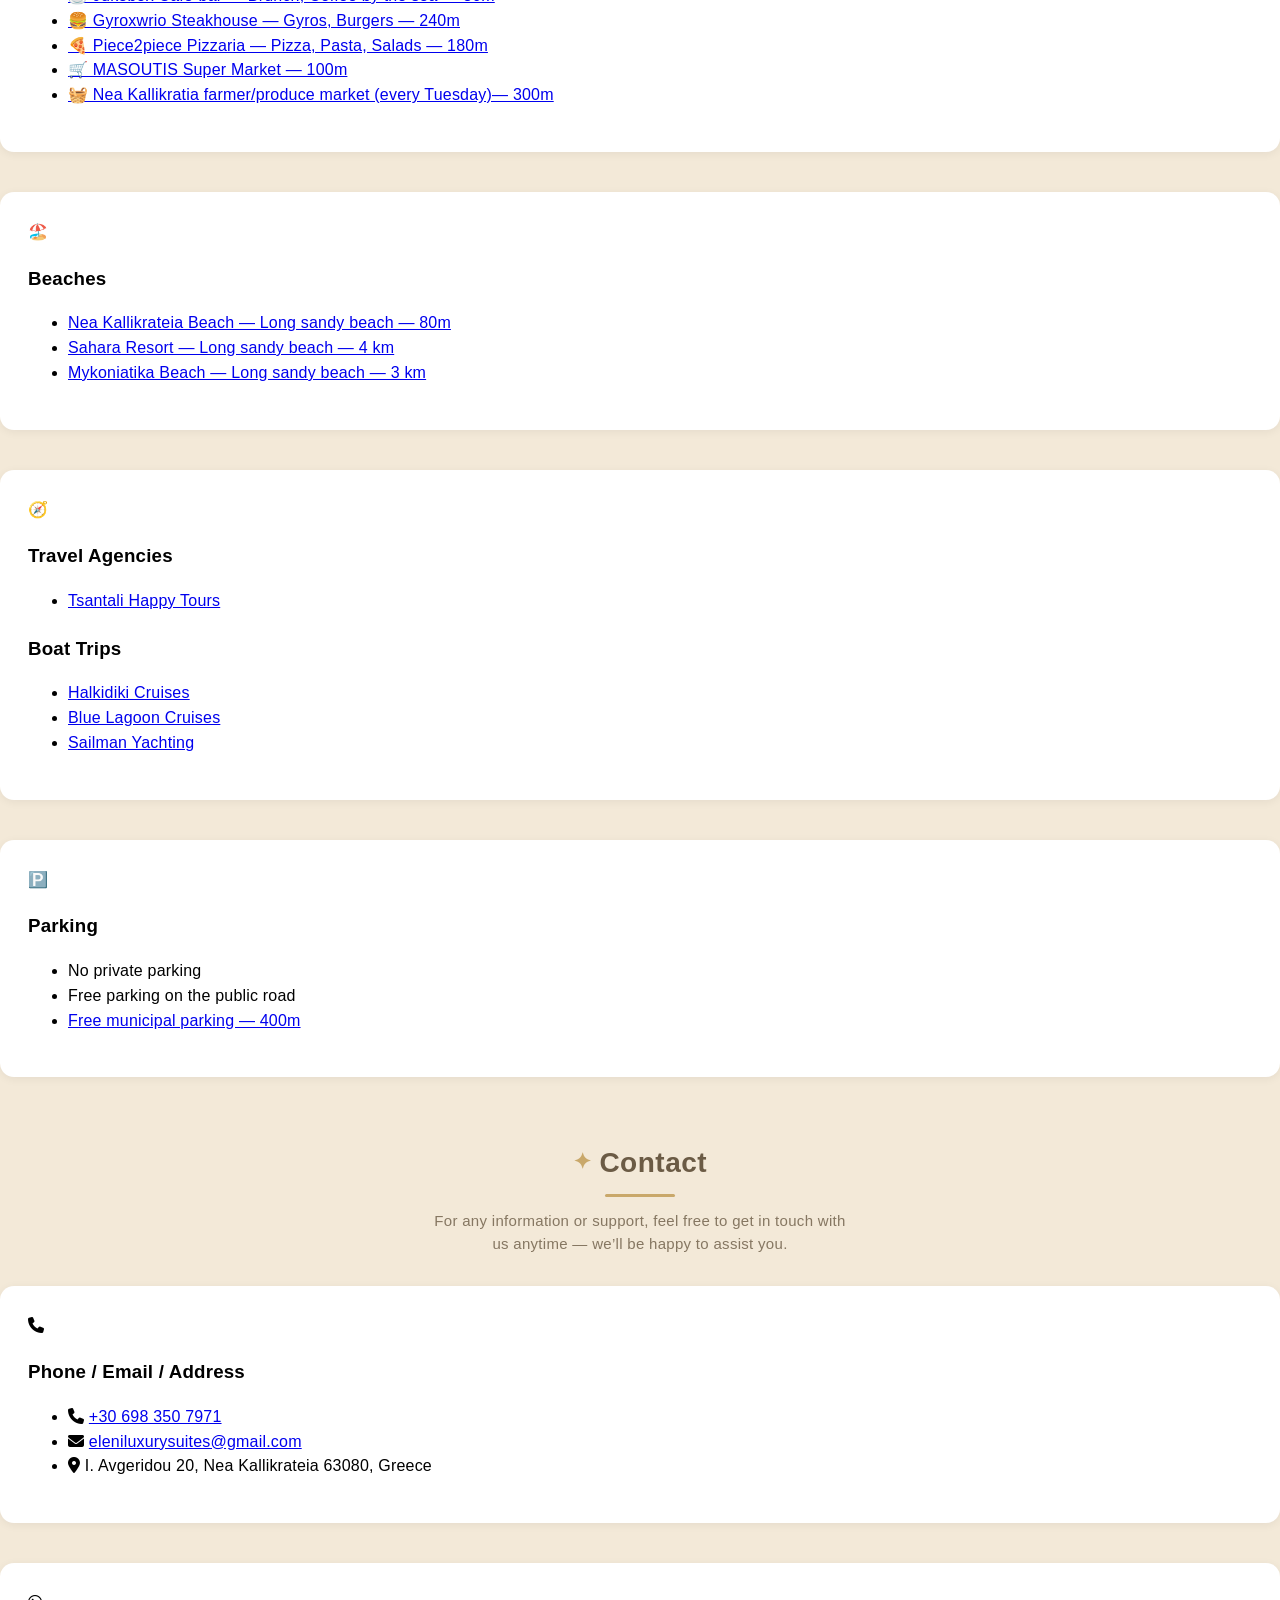
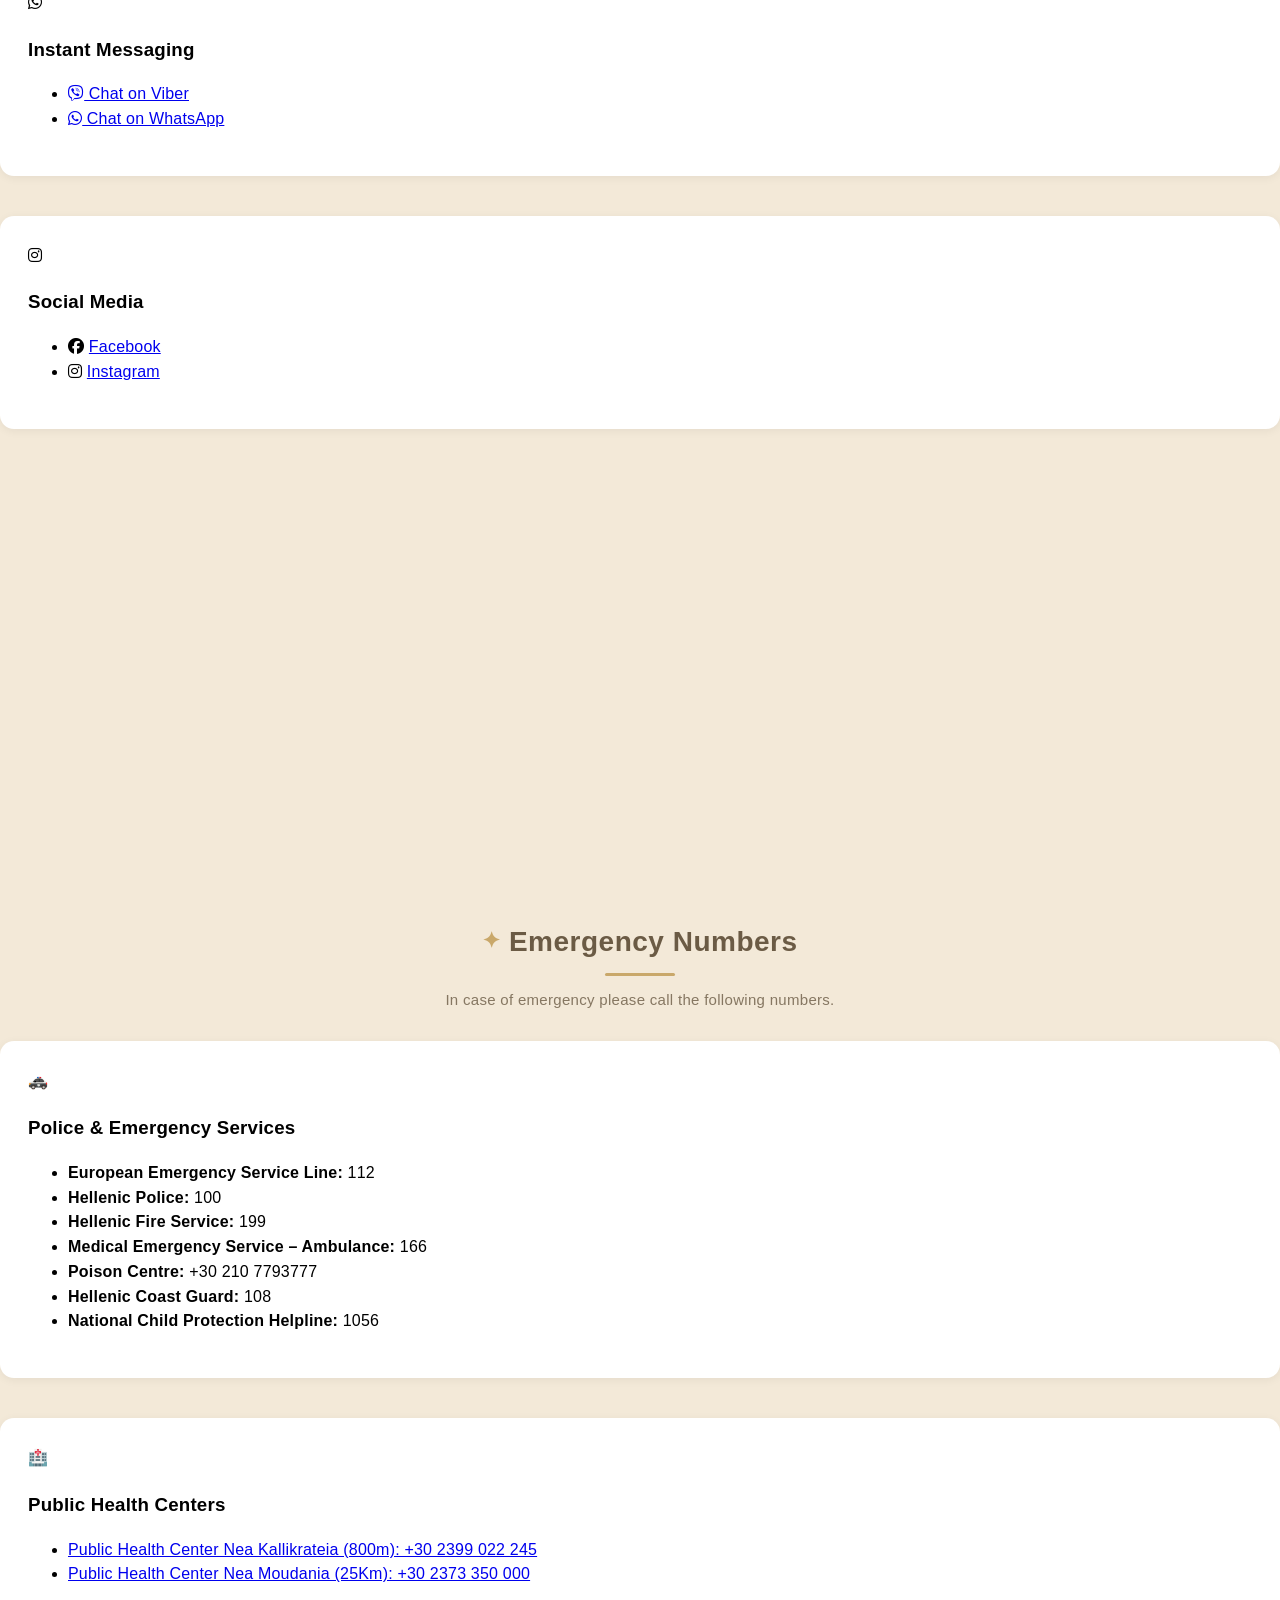
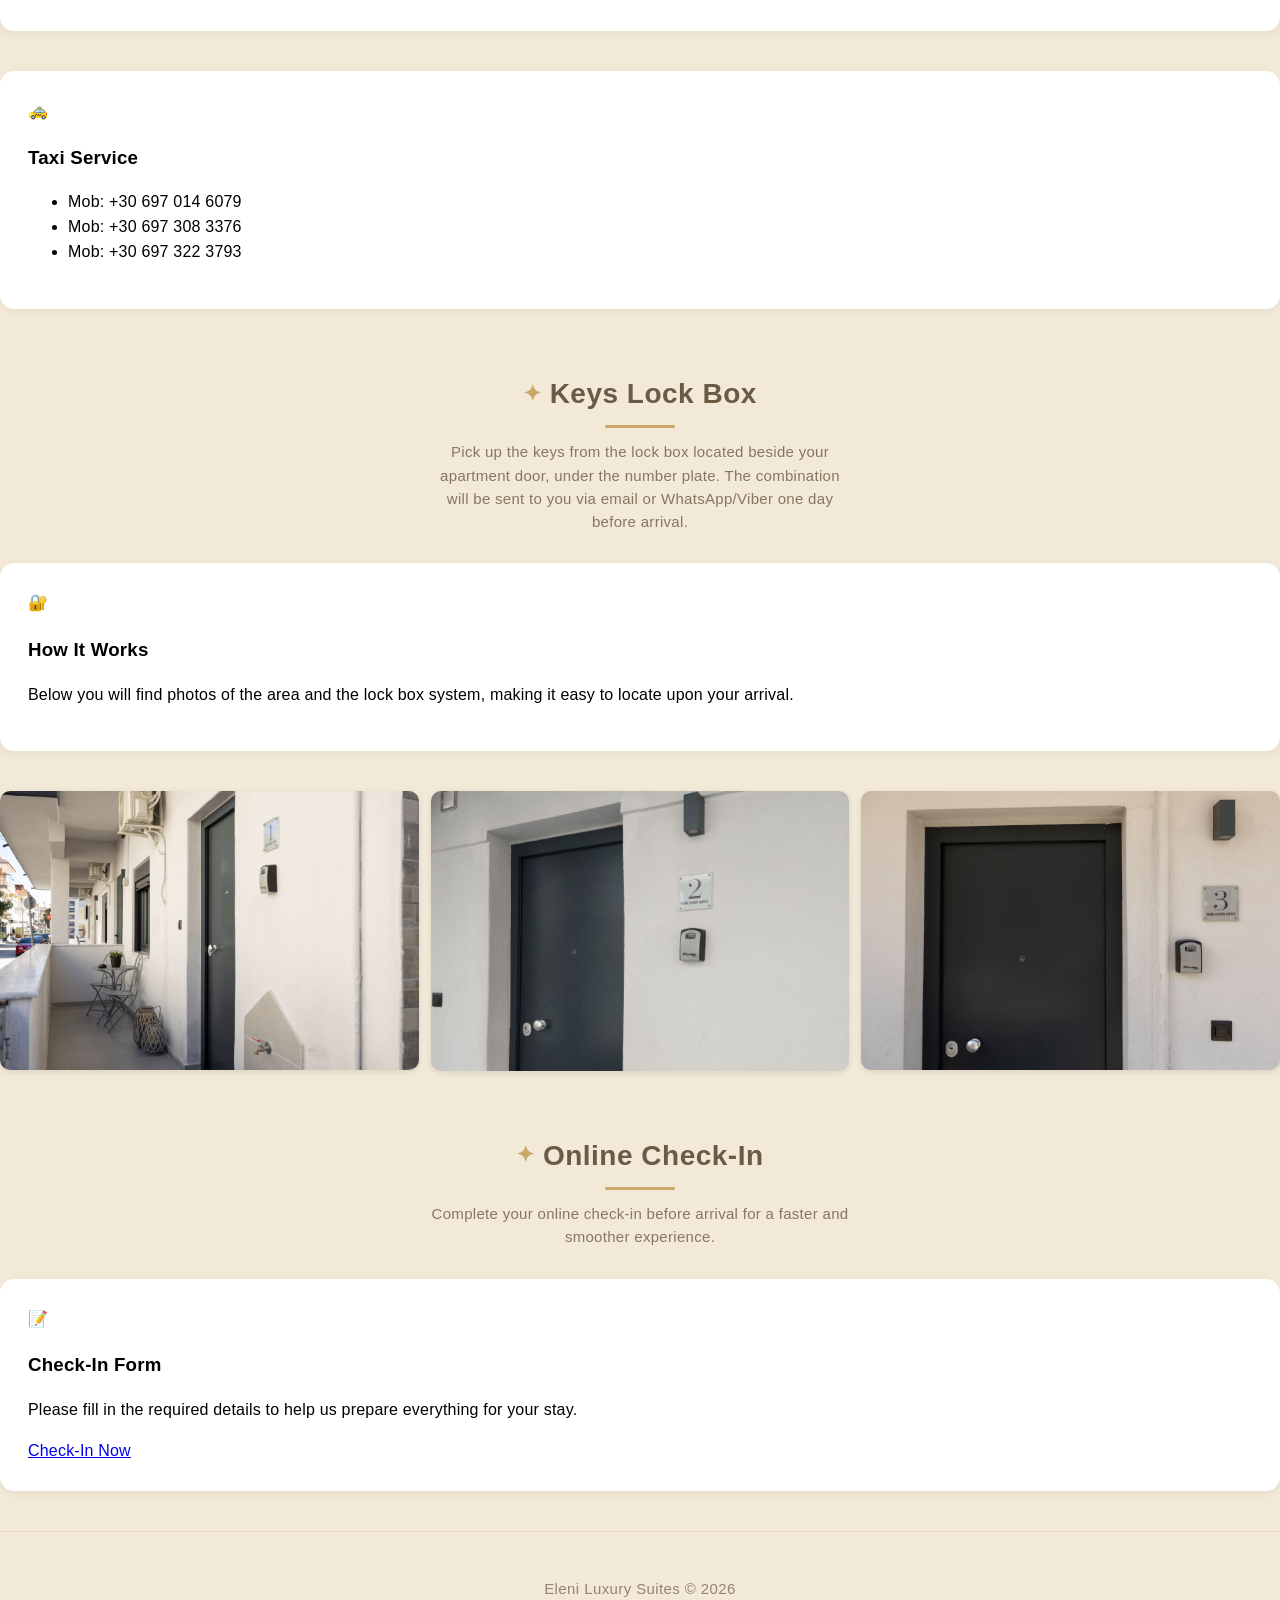
==== commit ce5acb24: "Update index.html" ====
--- a/index.html
+++ b/index.html
@@ -107,11 +107,11 @@
     <a href="#keys-lockbox" class="menu-item">🔑 Keys Lock Box</a>
     <a href="https://www.booking.com/Share-aLI6Gv"
    target="_blank"
-   class="menu-item booknow No1 & No3-highlight">
+   class="menu-item booknow-highlight">
    Book Now No1 & No3 </a>
     <a href="https://www.booking.com/Share-c6MUna"
    target="_blank"
-   class="menu-item booknow No2-highlight">
+   class="menu-item booknow-highlight">
    Book Now No2 </a>
     <a href="https://docs.google.com/forms/d/e/1FAIpQLSemzzhWBWp7jFD4K7v0lgYV5uPS3xLrXtyPoA2ZFkHnZY1Ljw/viewform?usp=header"
     target="_blank"
@@ -455,7 +455,7 @@
       </li>
       <li>
         <a href="https://maps.app.goo.gl/XNcRua44ev4CM6ye9" target="_blank">
-          🛒 KRITIKOS Super Market — 100m
+          🛒 MASOUTIS Super Market — 100m
        </a>
       </li>
       <li>
--- a/main.css
+++ b/main.css
@@ -123,7 +123,7 @@
   color: #fff;
 }
 
-.menu-item booknow No1 & No3-highlight {
+.menu-item.booknow-highlight {
   background: #c9a86a;
   color: #fff;
   font-weight: 600;
@@ -131,7 +131,7 @@
   border: 2px solid #c9a86a;
 }
 
-.menu-item booknow No1 & No3-highlight:hover {
+.menu-item.booknow-highlight:hover {
   background: #c9a86a;
   color: #fff;
 }
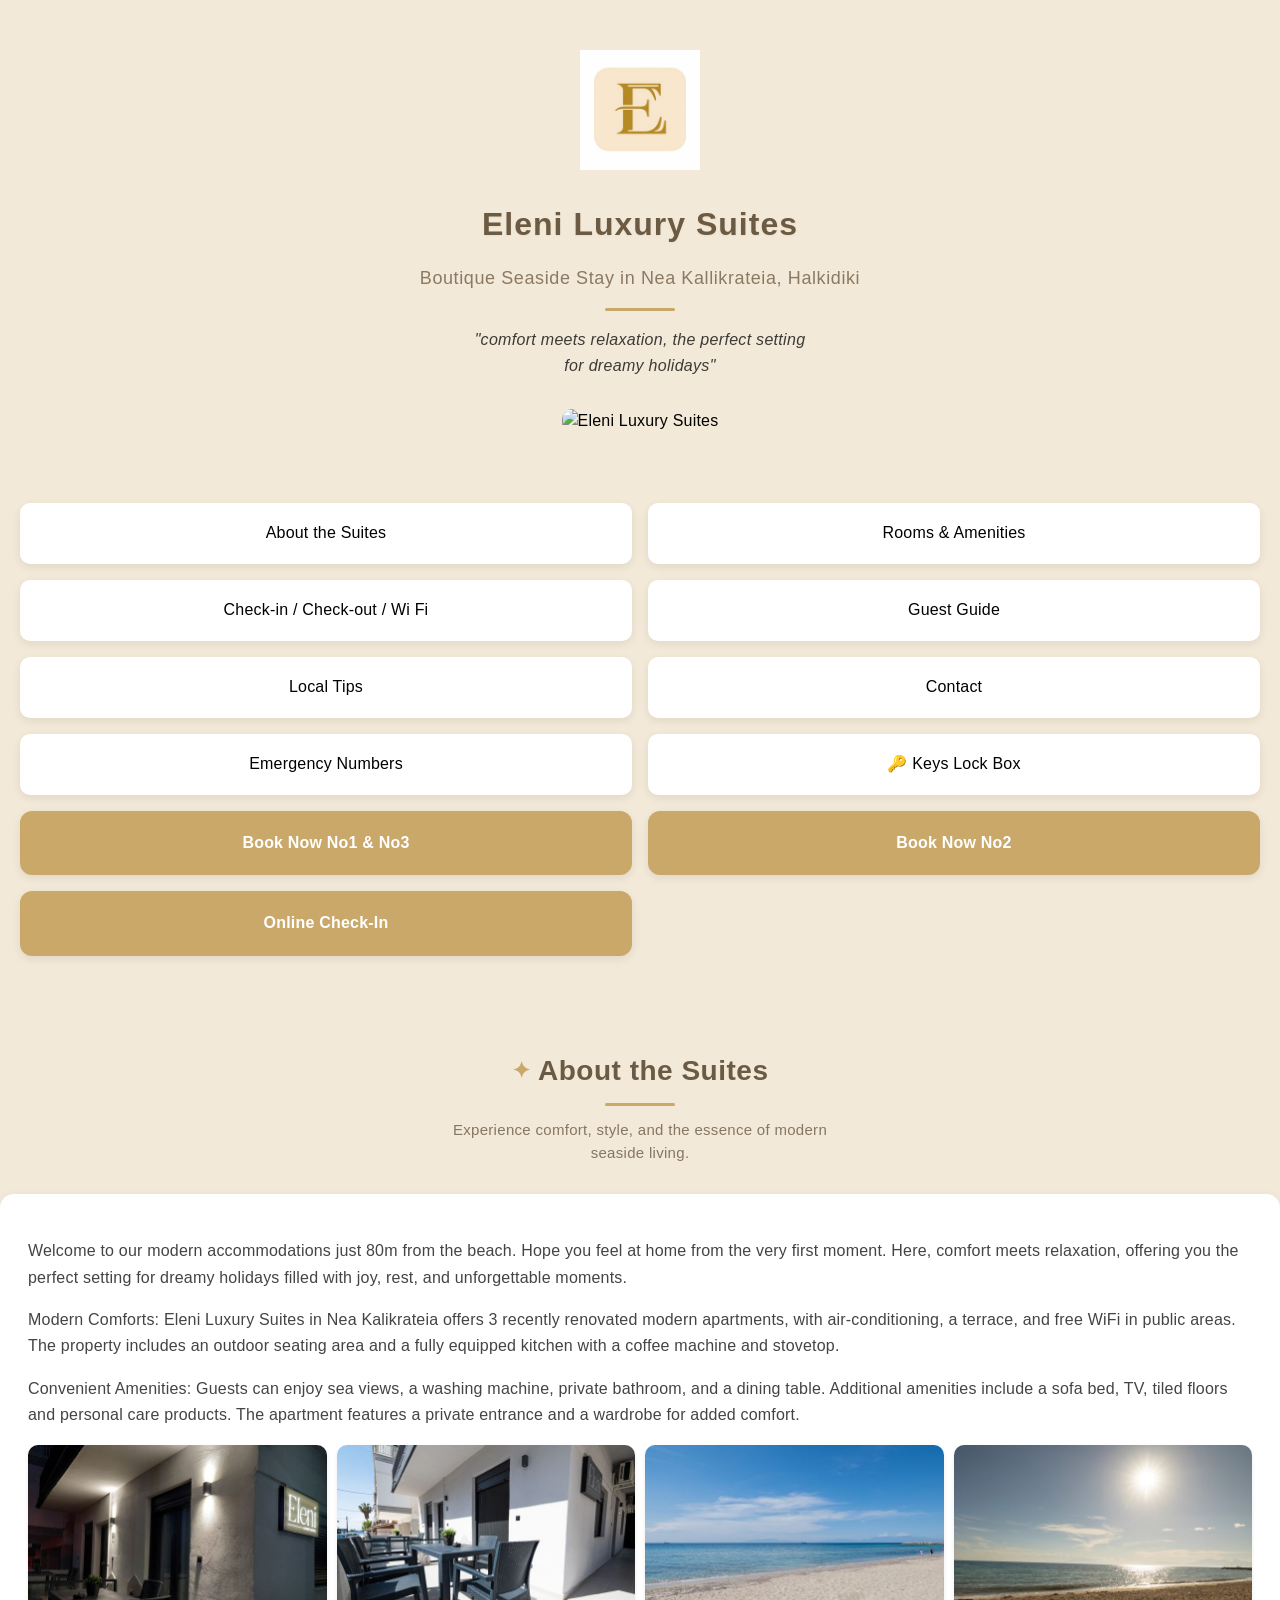
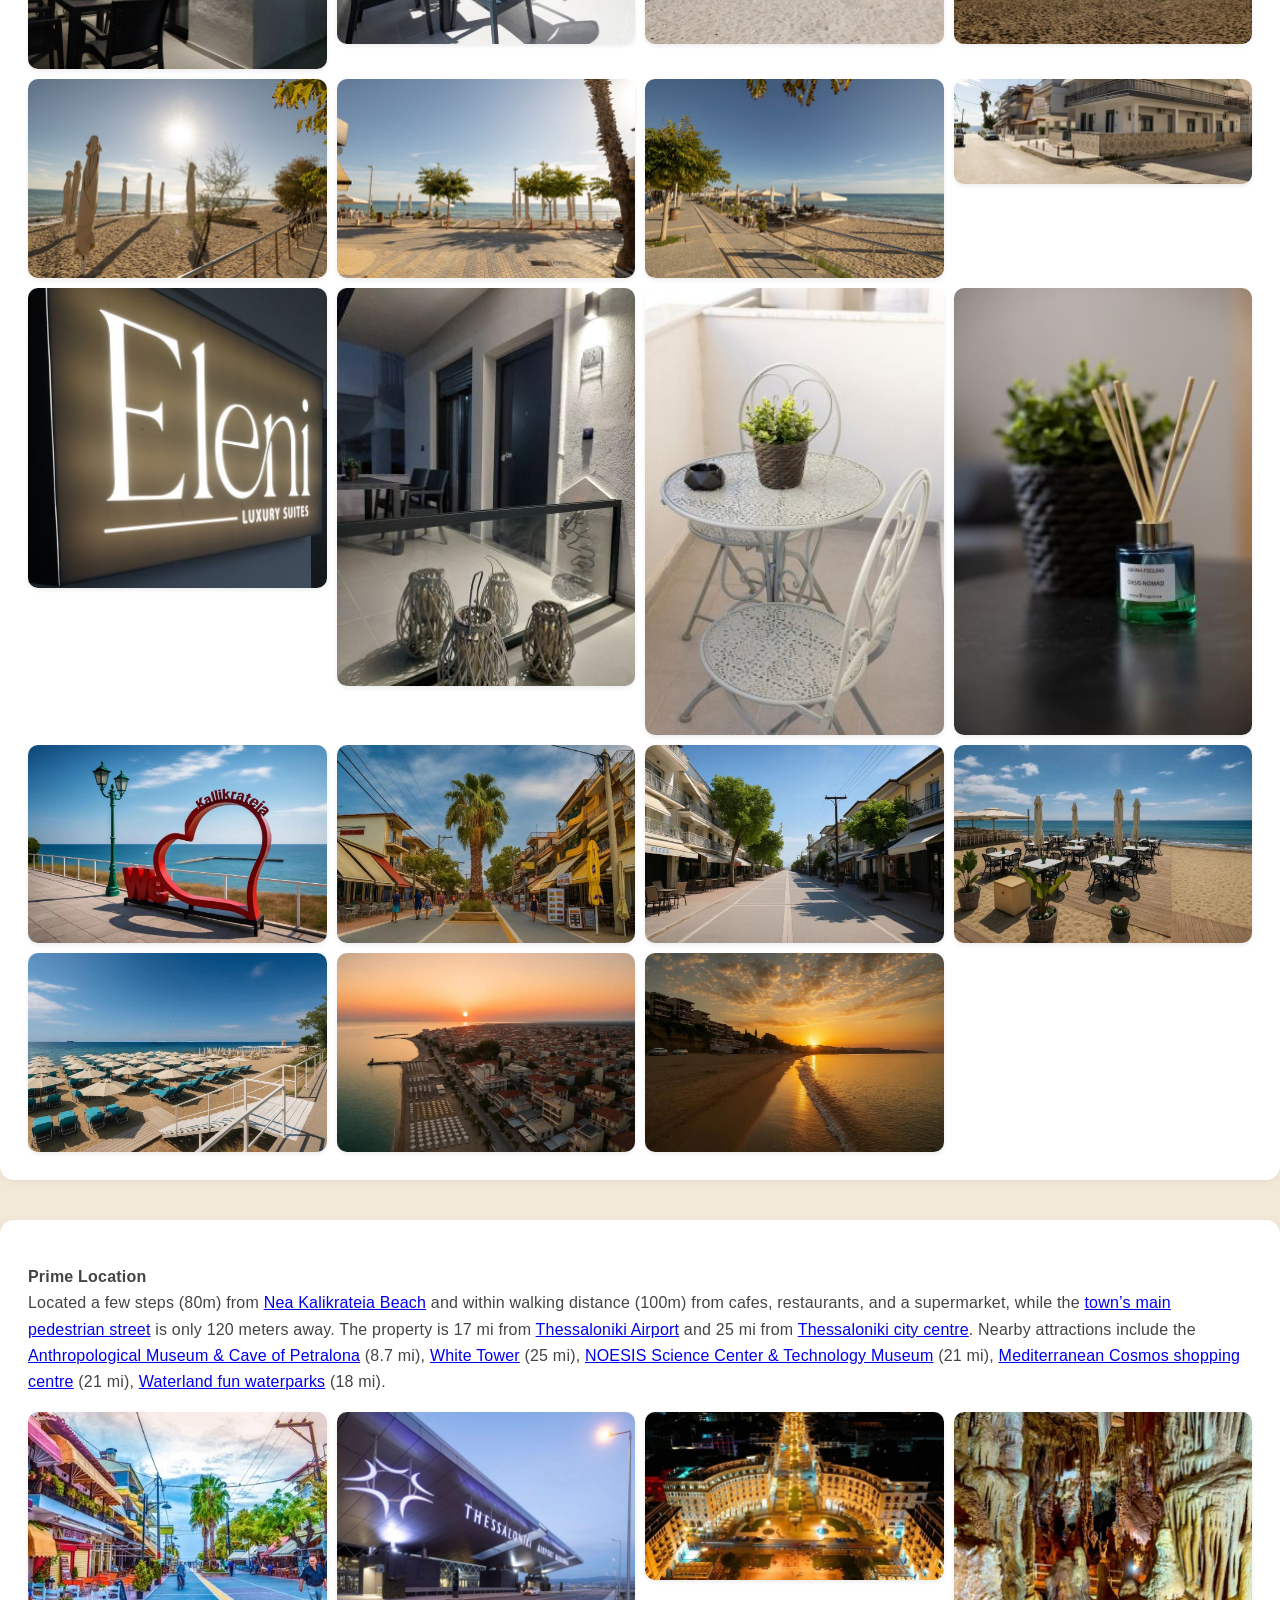
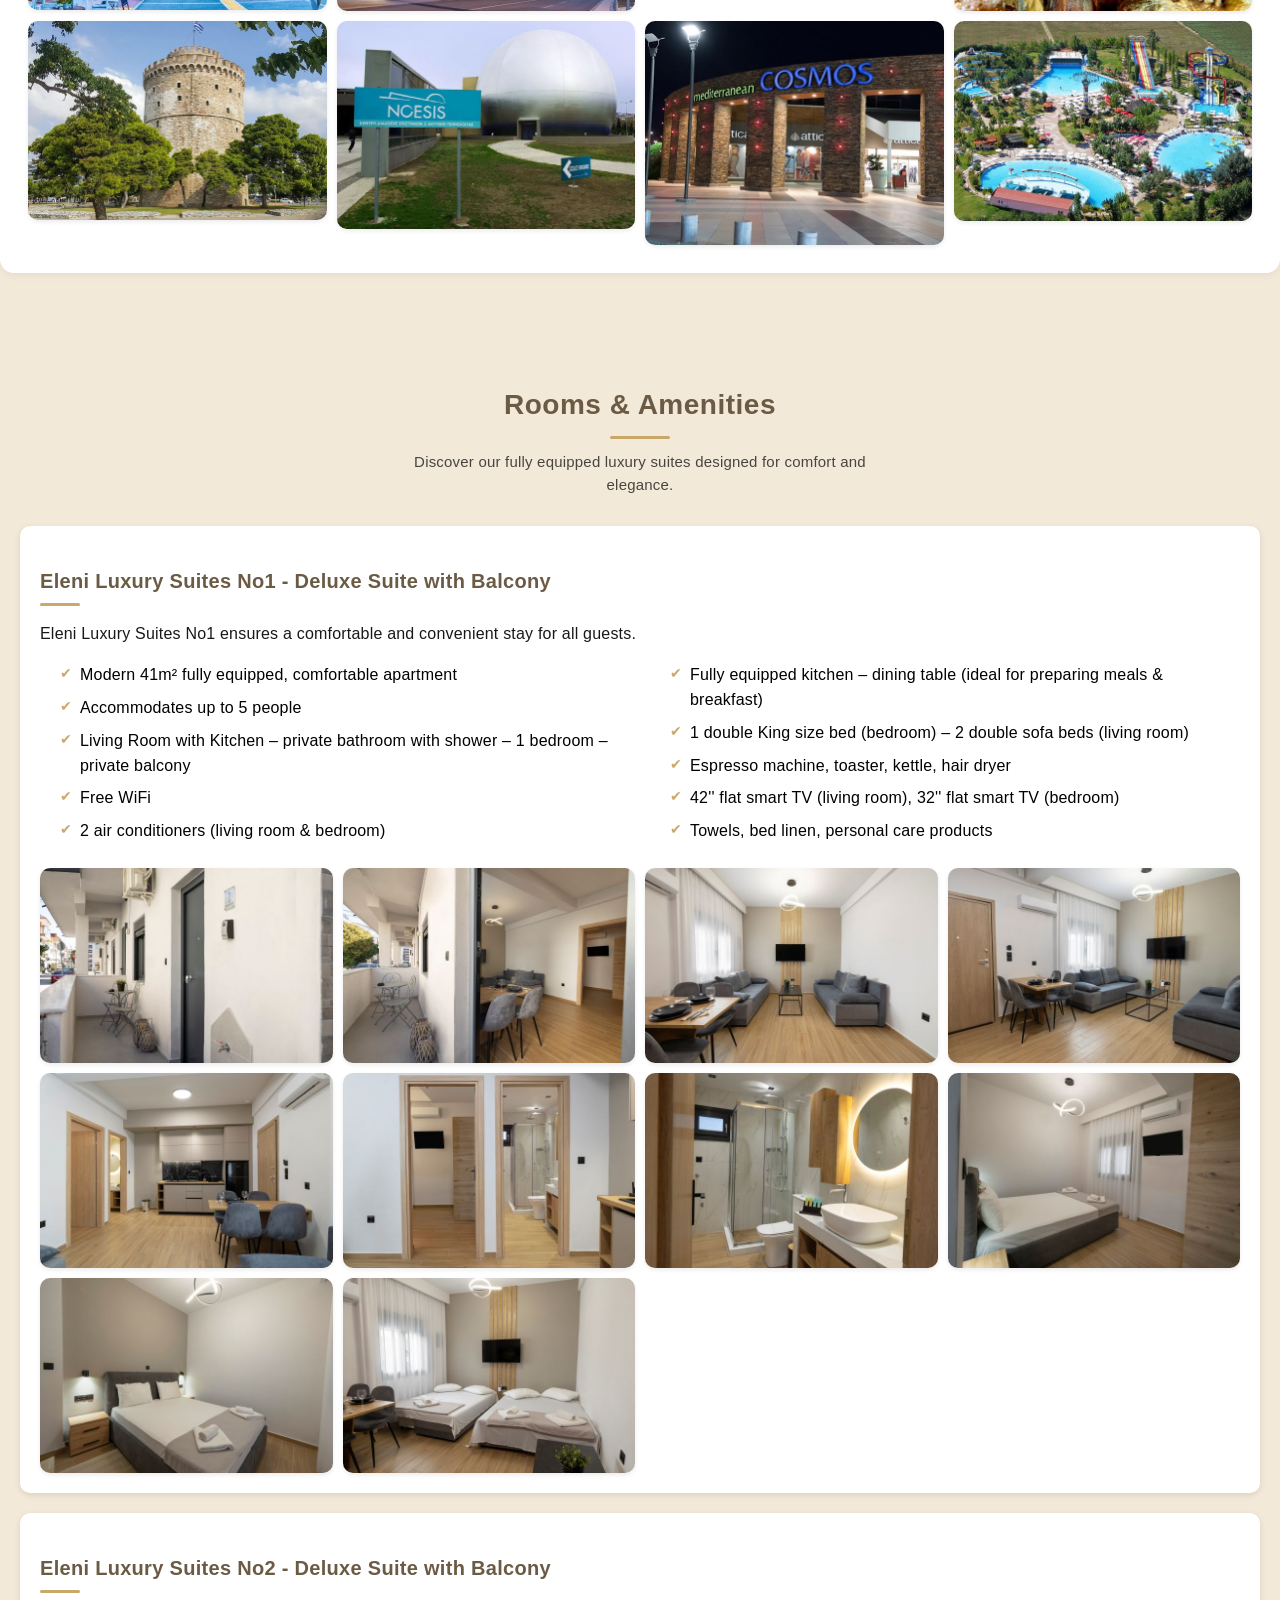
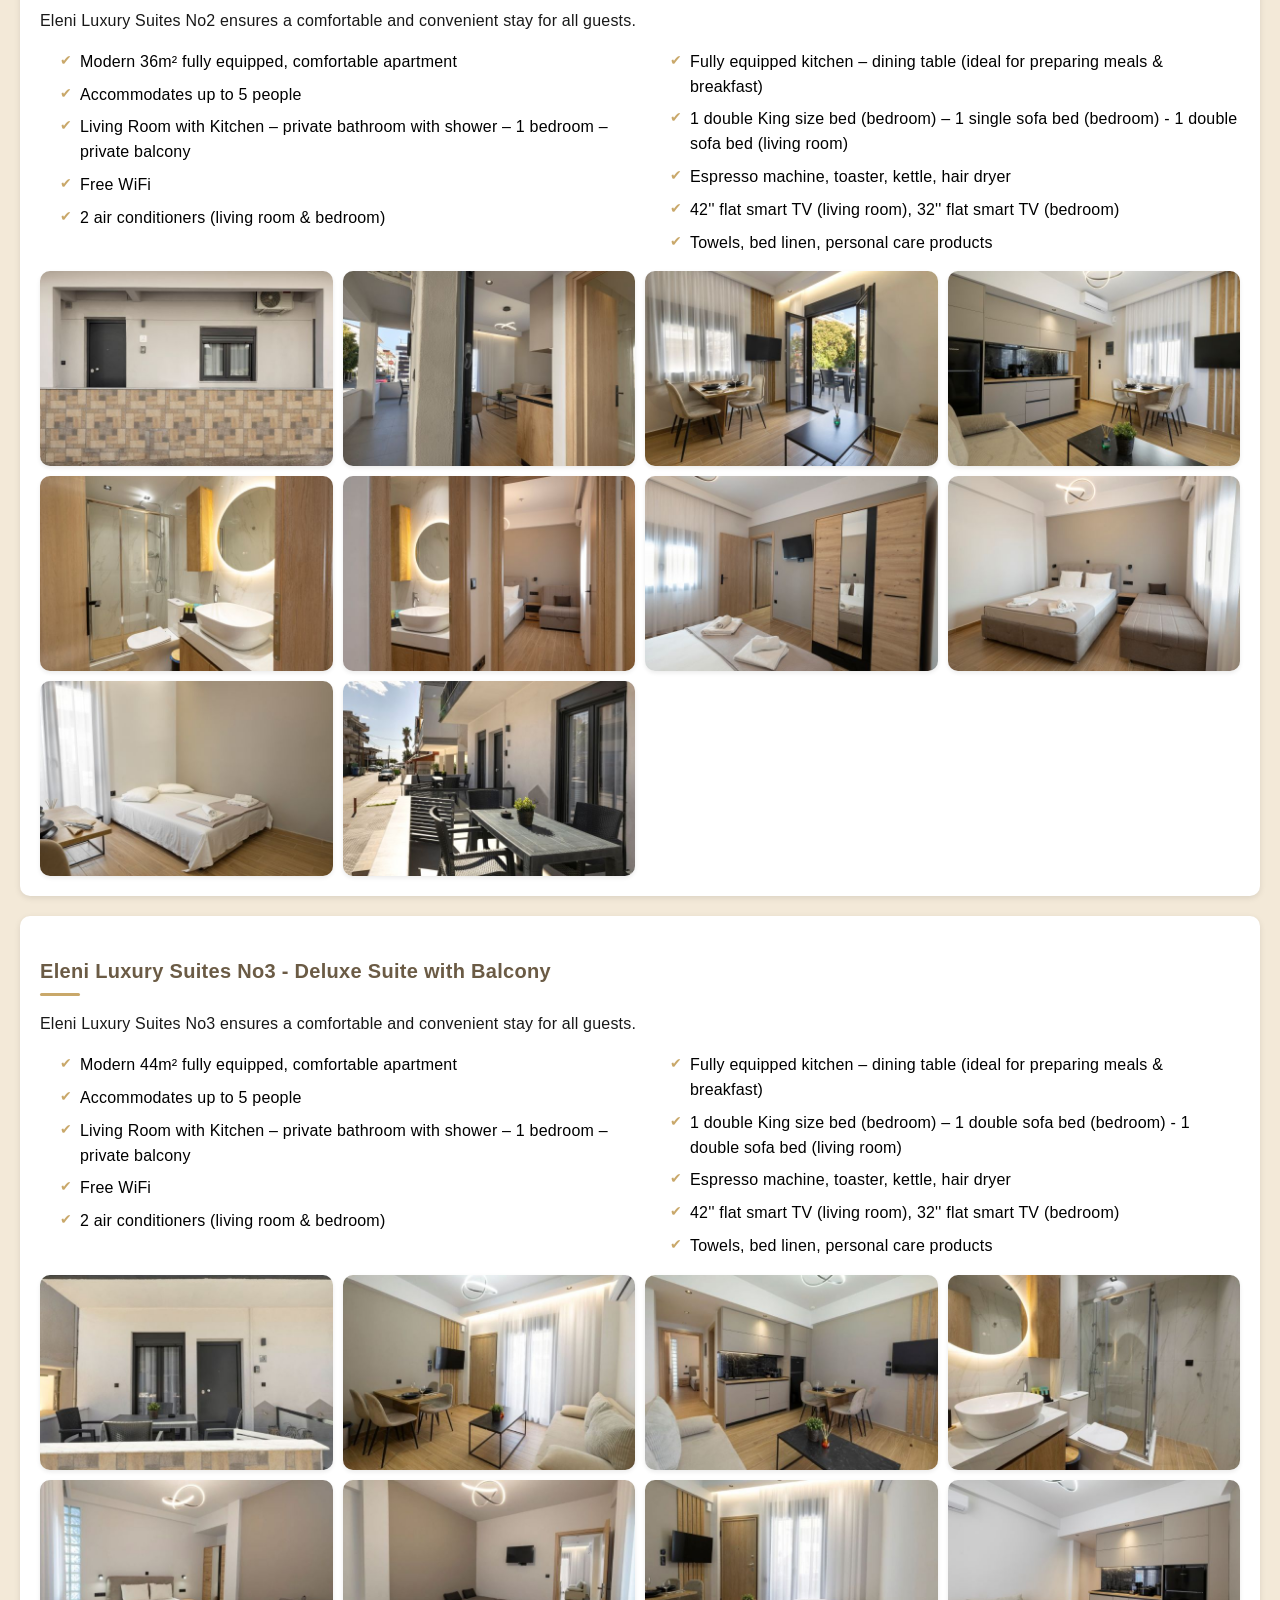
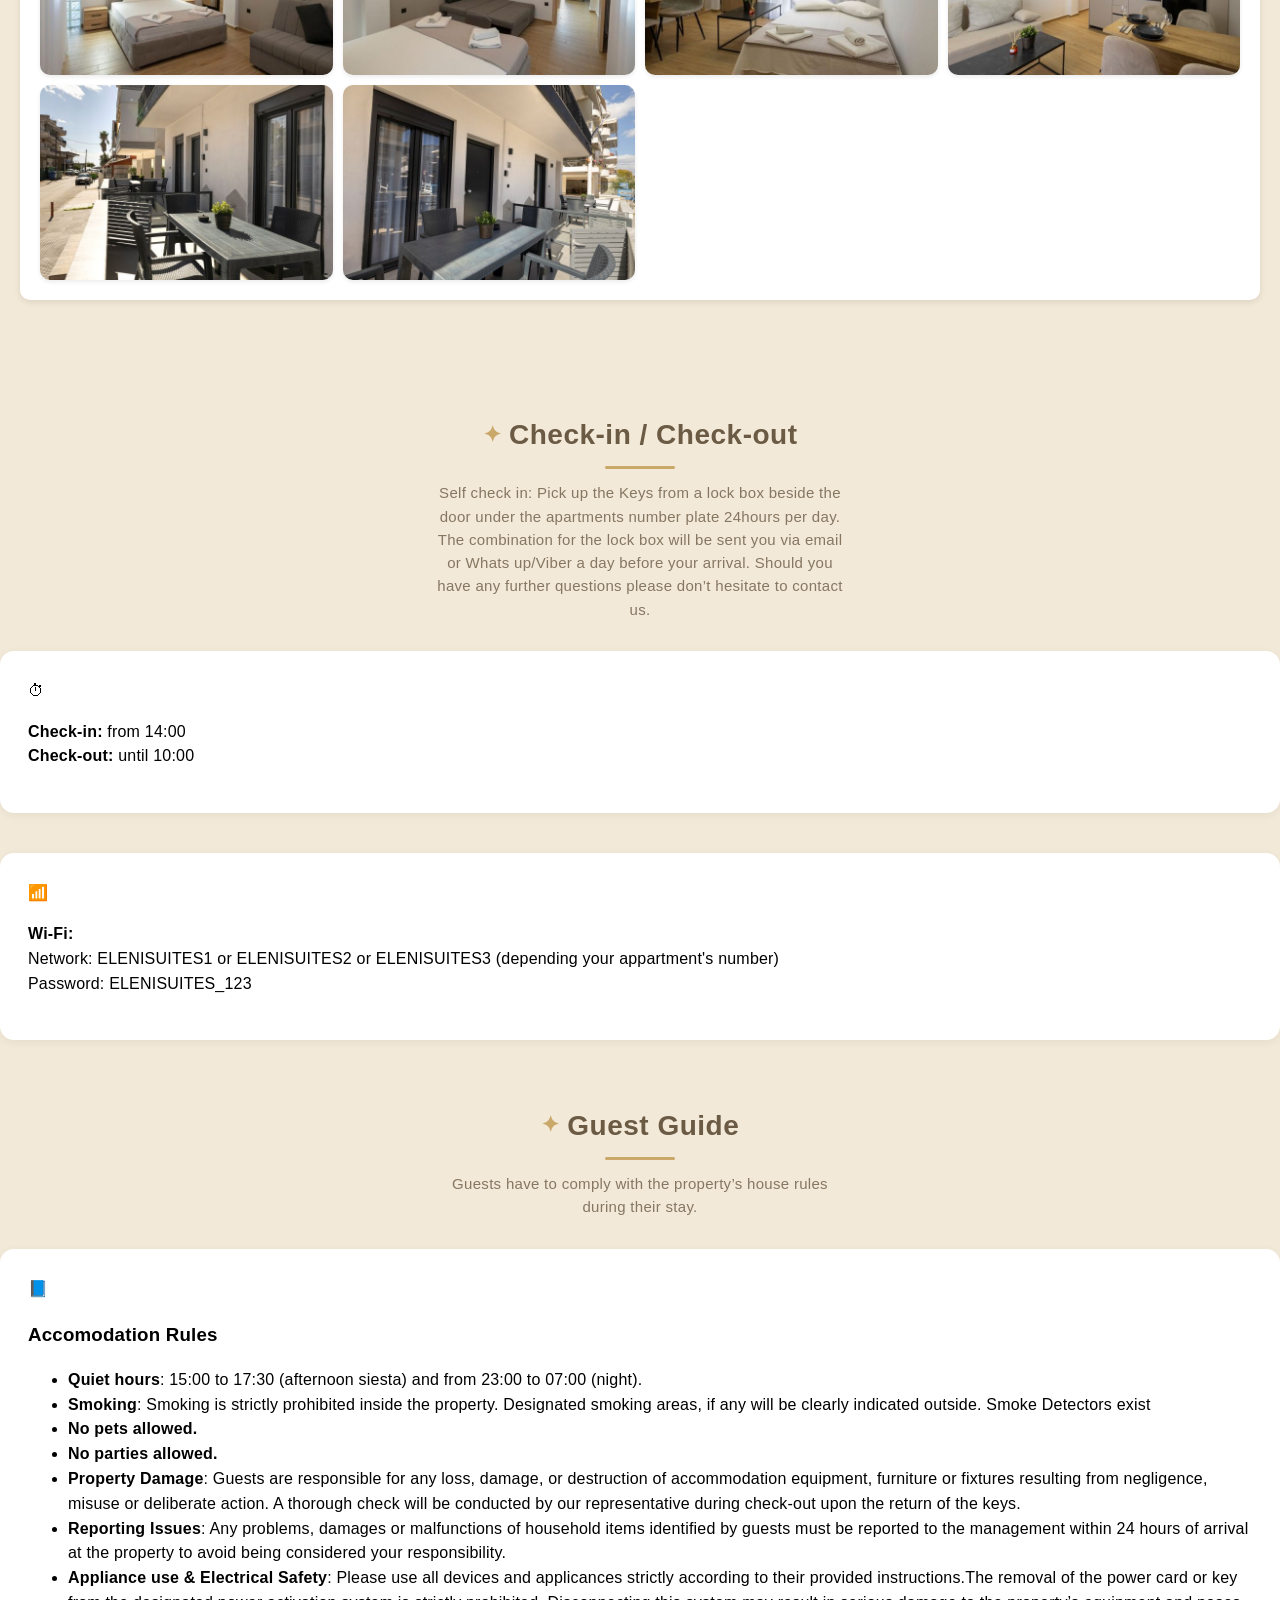
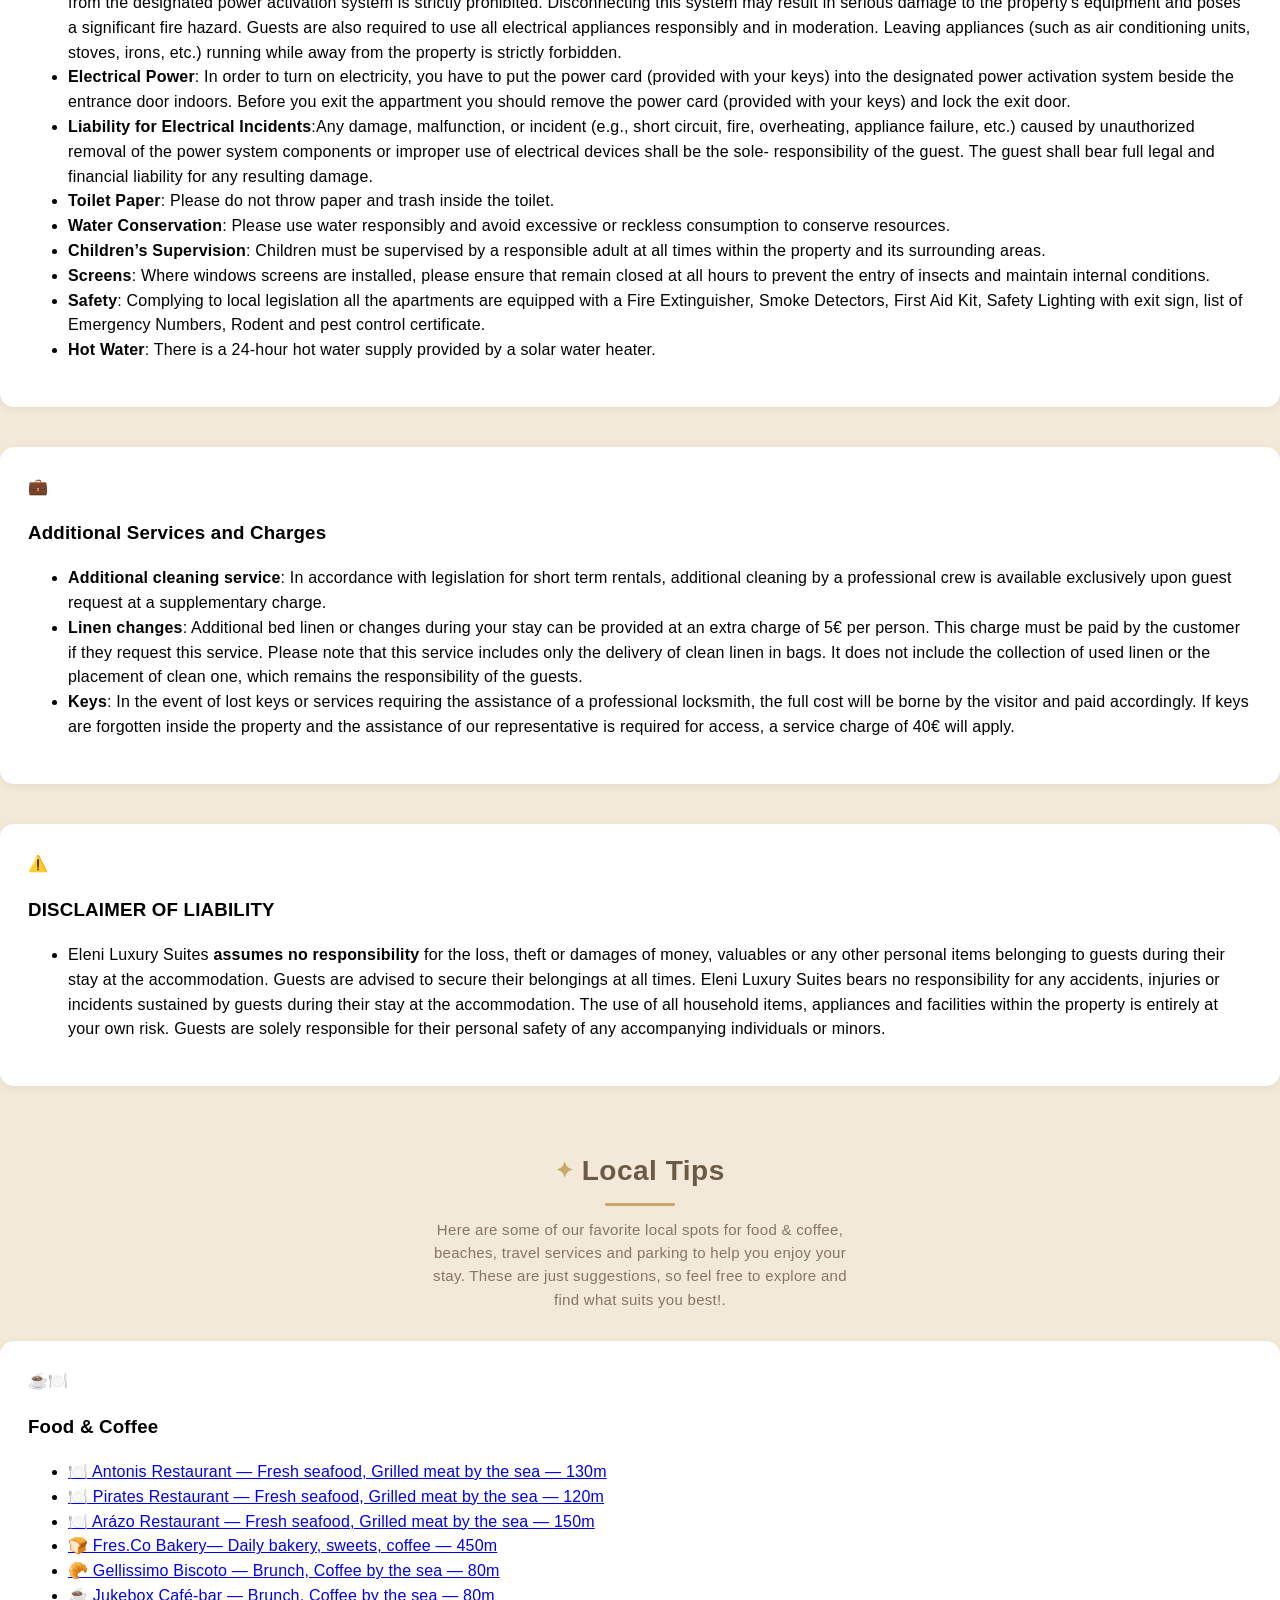
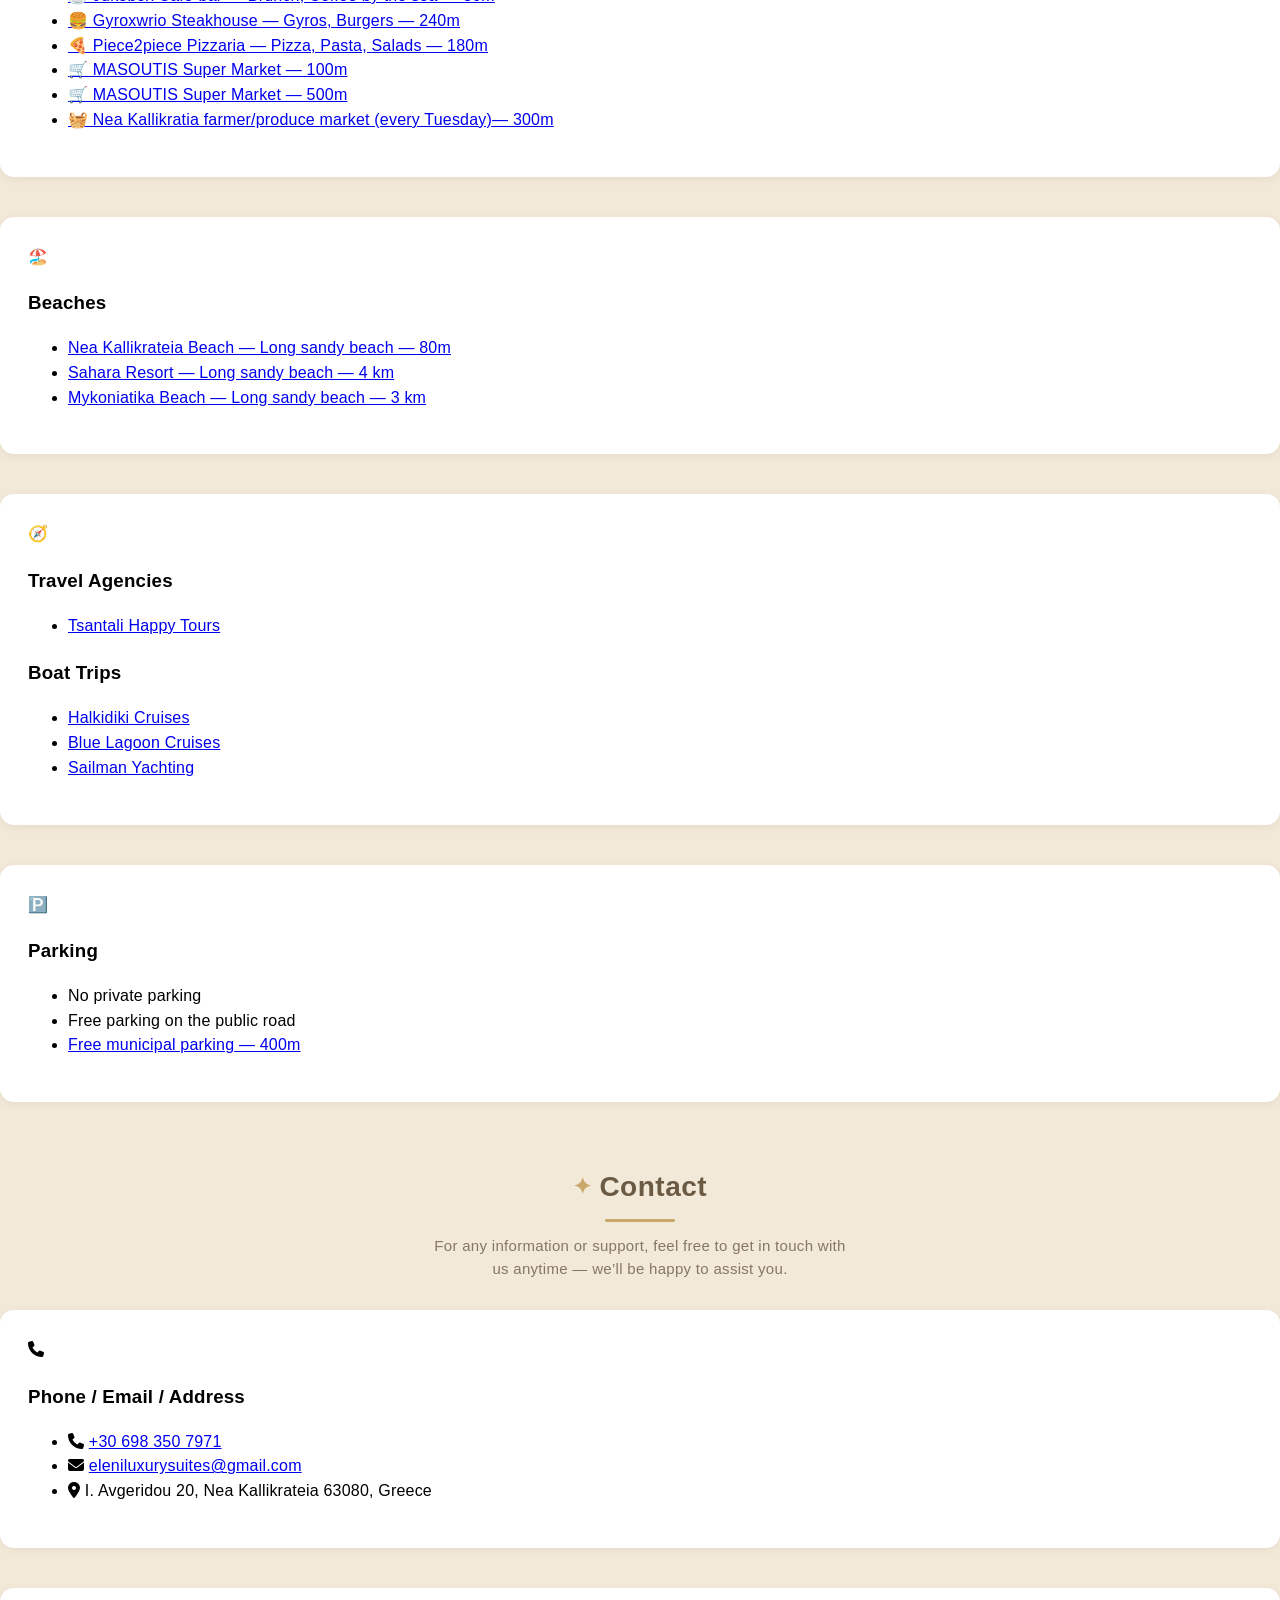
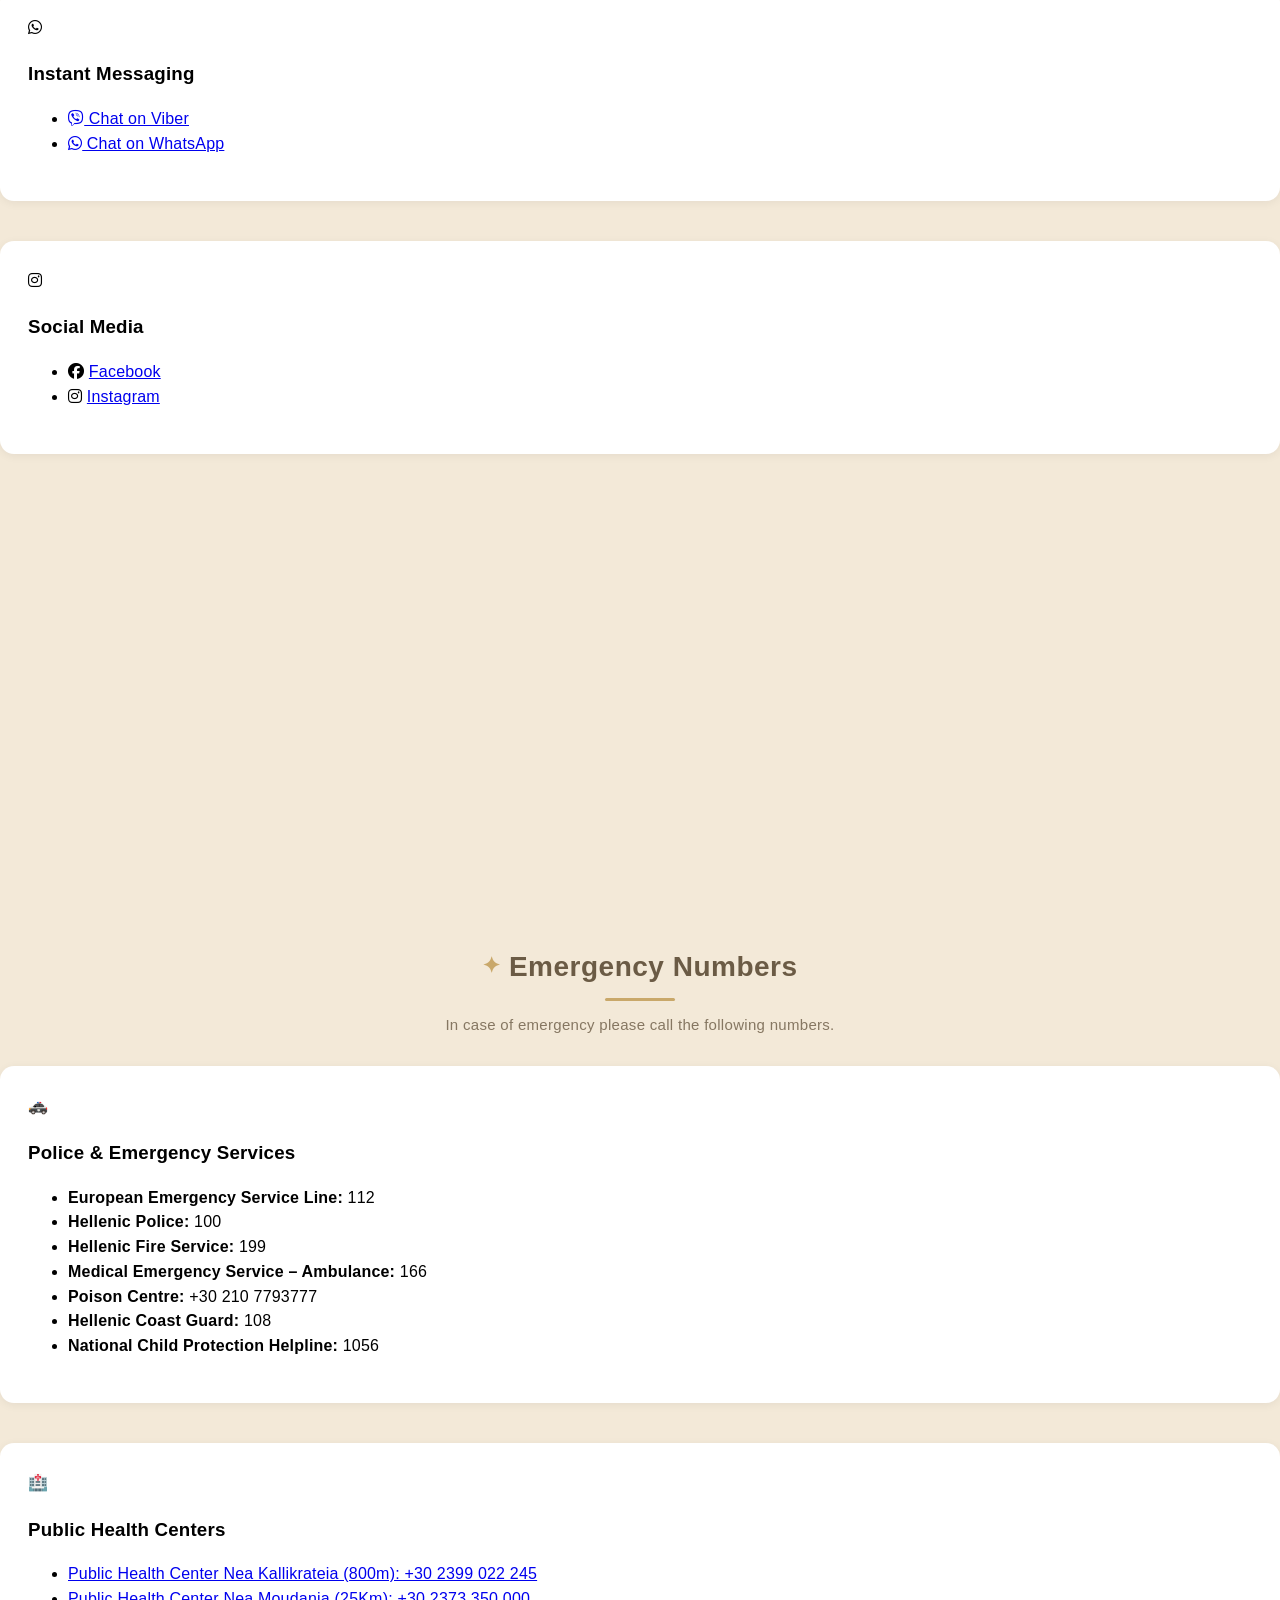
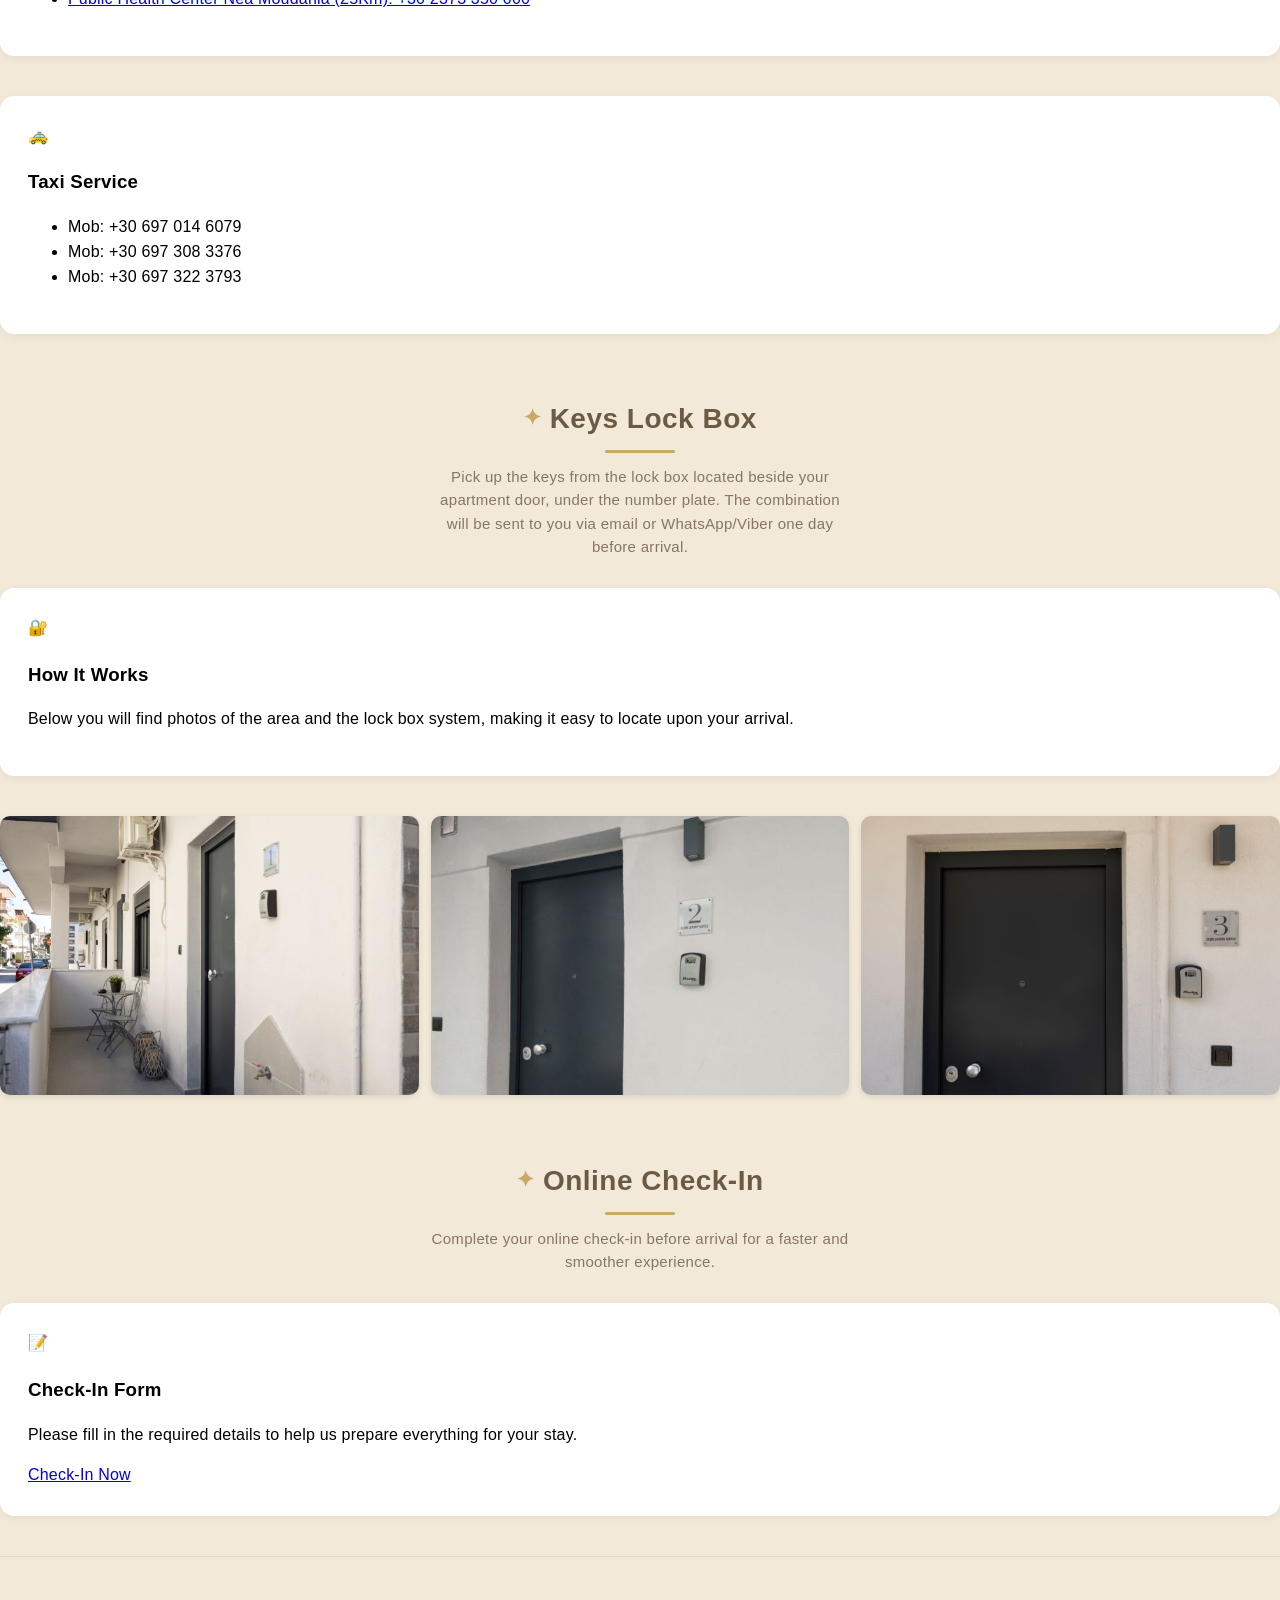
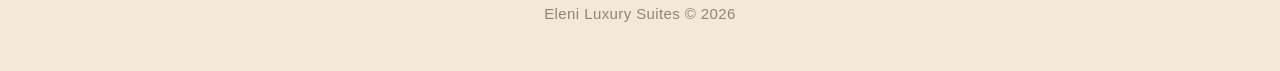
==== commit 92892beb: "Update index.html" ====
--- a/index.html
+++ b/index.html
@@ -459,6 +459,11 @@
        </a>
       </li>
       <li>
+          <a href="https://https://maps.app.goo.gl/CjnRza7VC1e7Dj9Z9" target="_blank">
+          🛒 MASOUTIS Super Market — 500m
+       </a>
+      </li>
+      <li>
        <a href="https://maps.app.goo.gl/482nf4EM9dWeiNy48" target="_blank">
           🧺 Nea Kallikratia farmer/produce market (every Tuesday)— 300m
         </a>
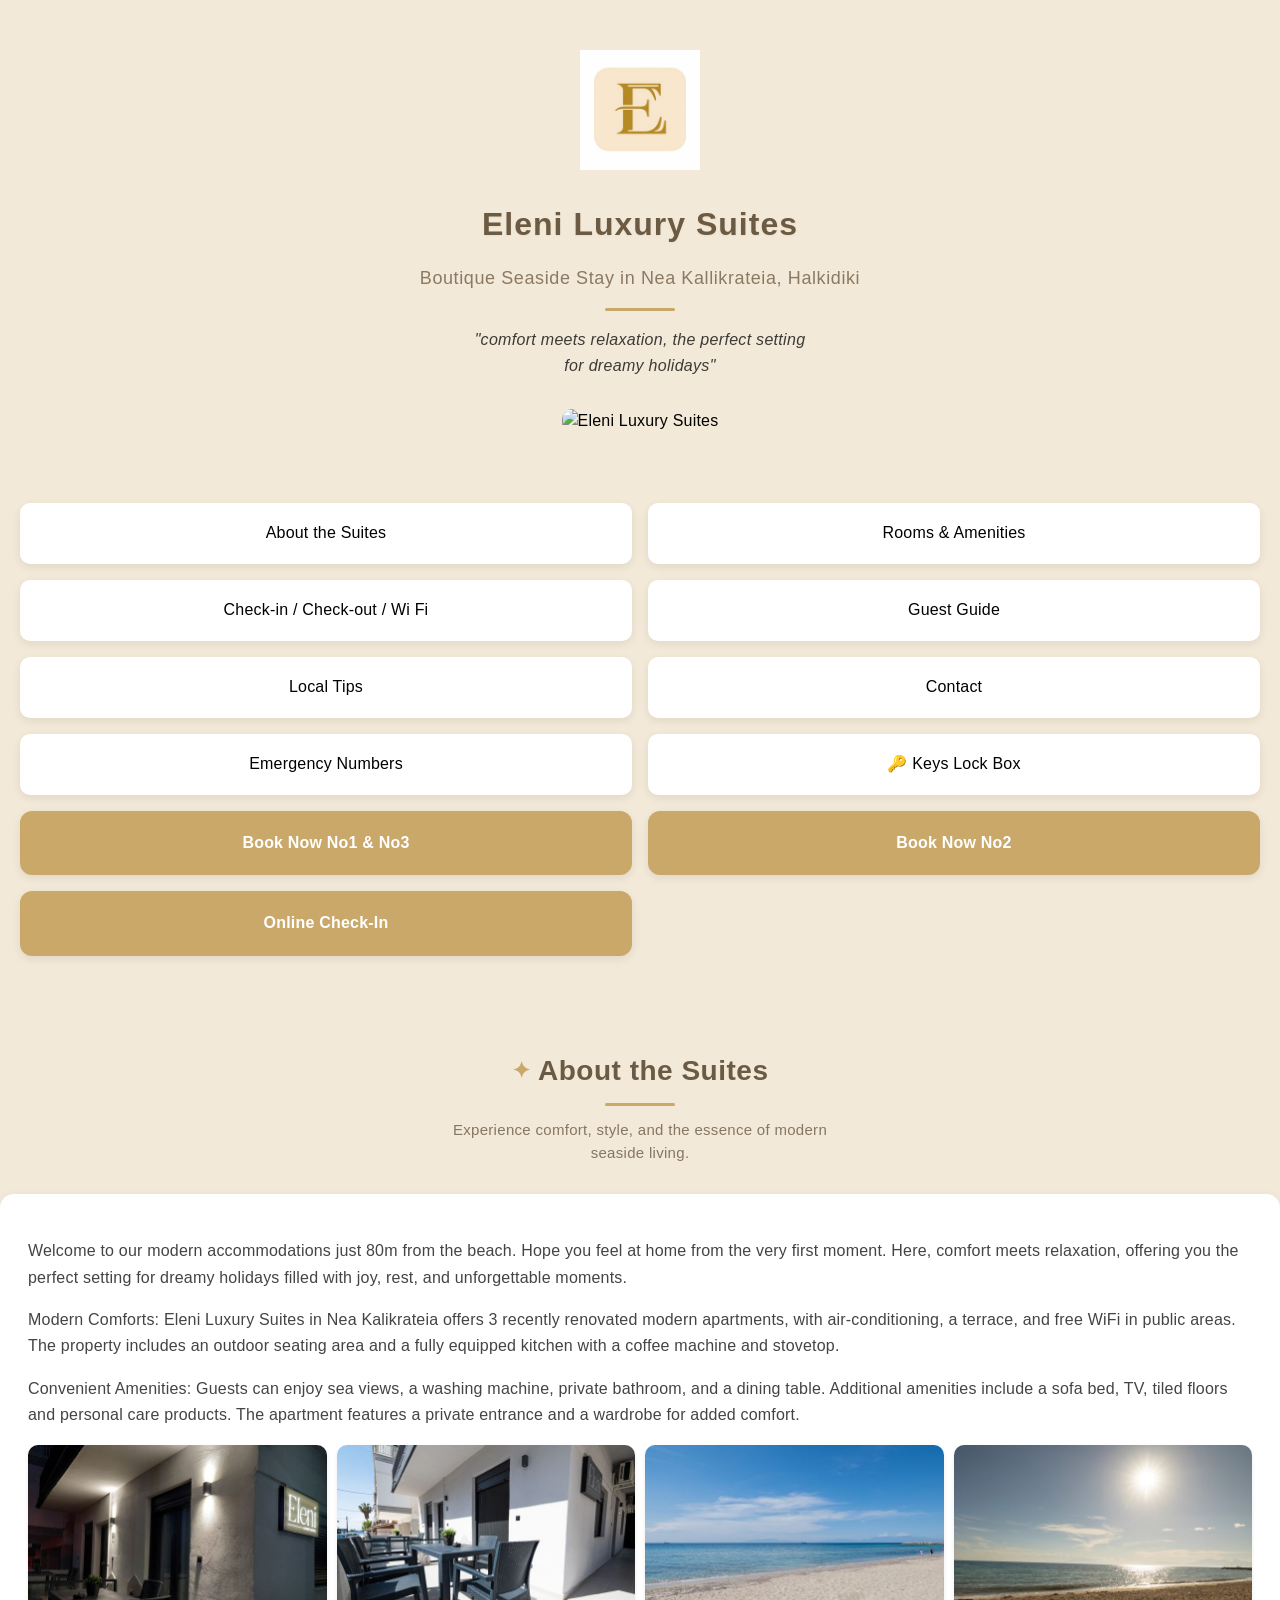
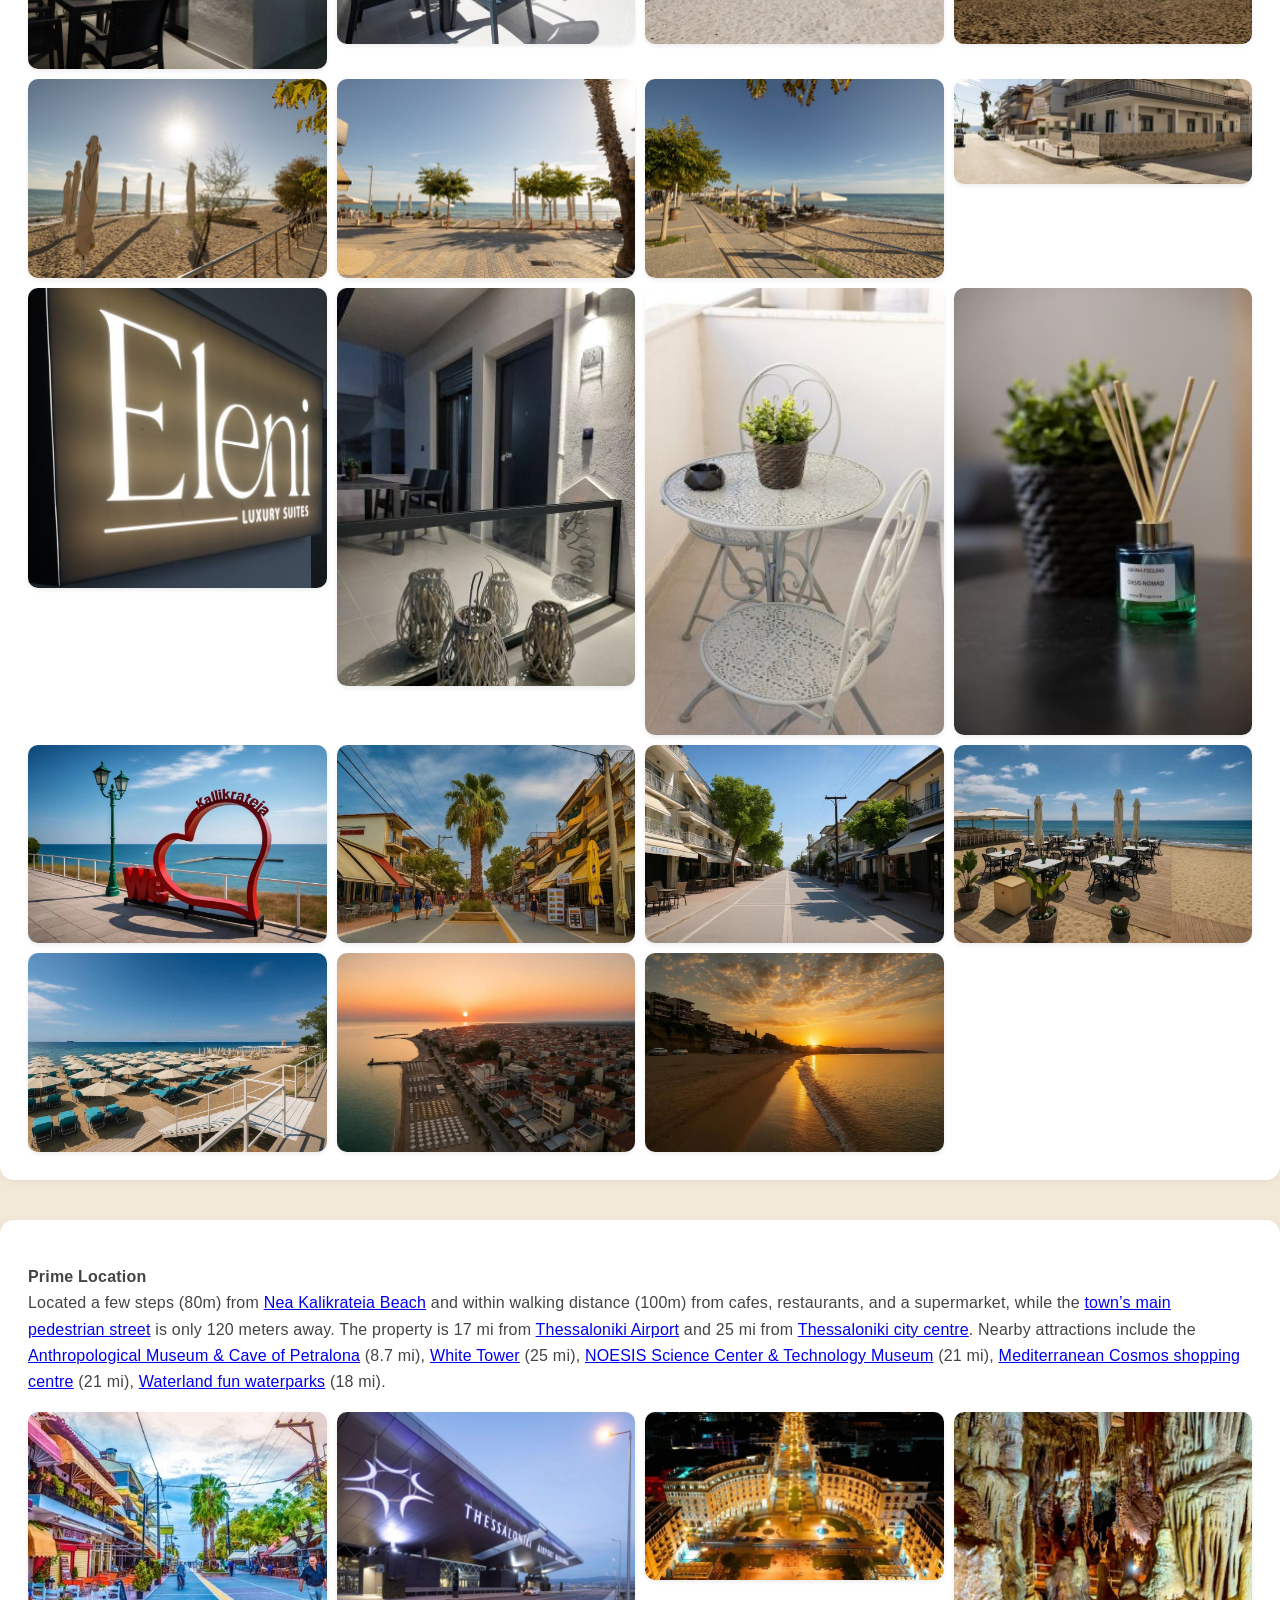
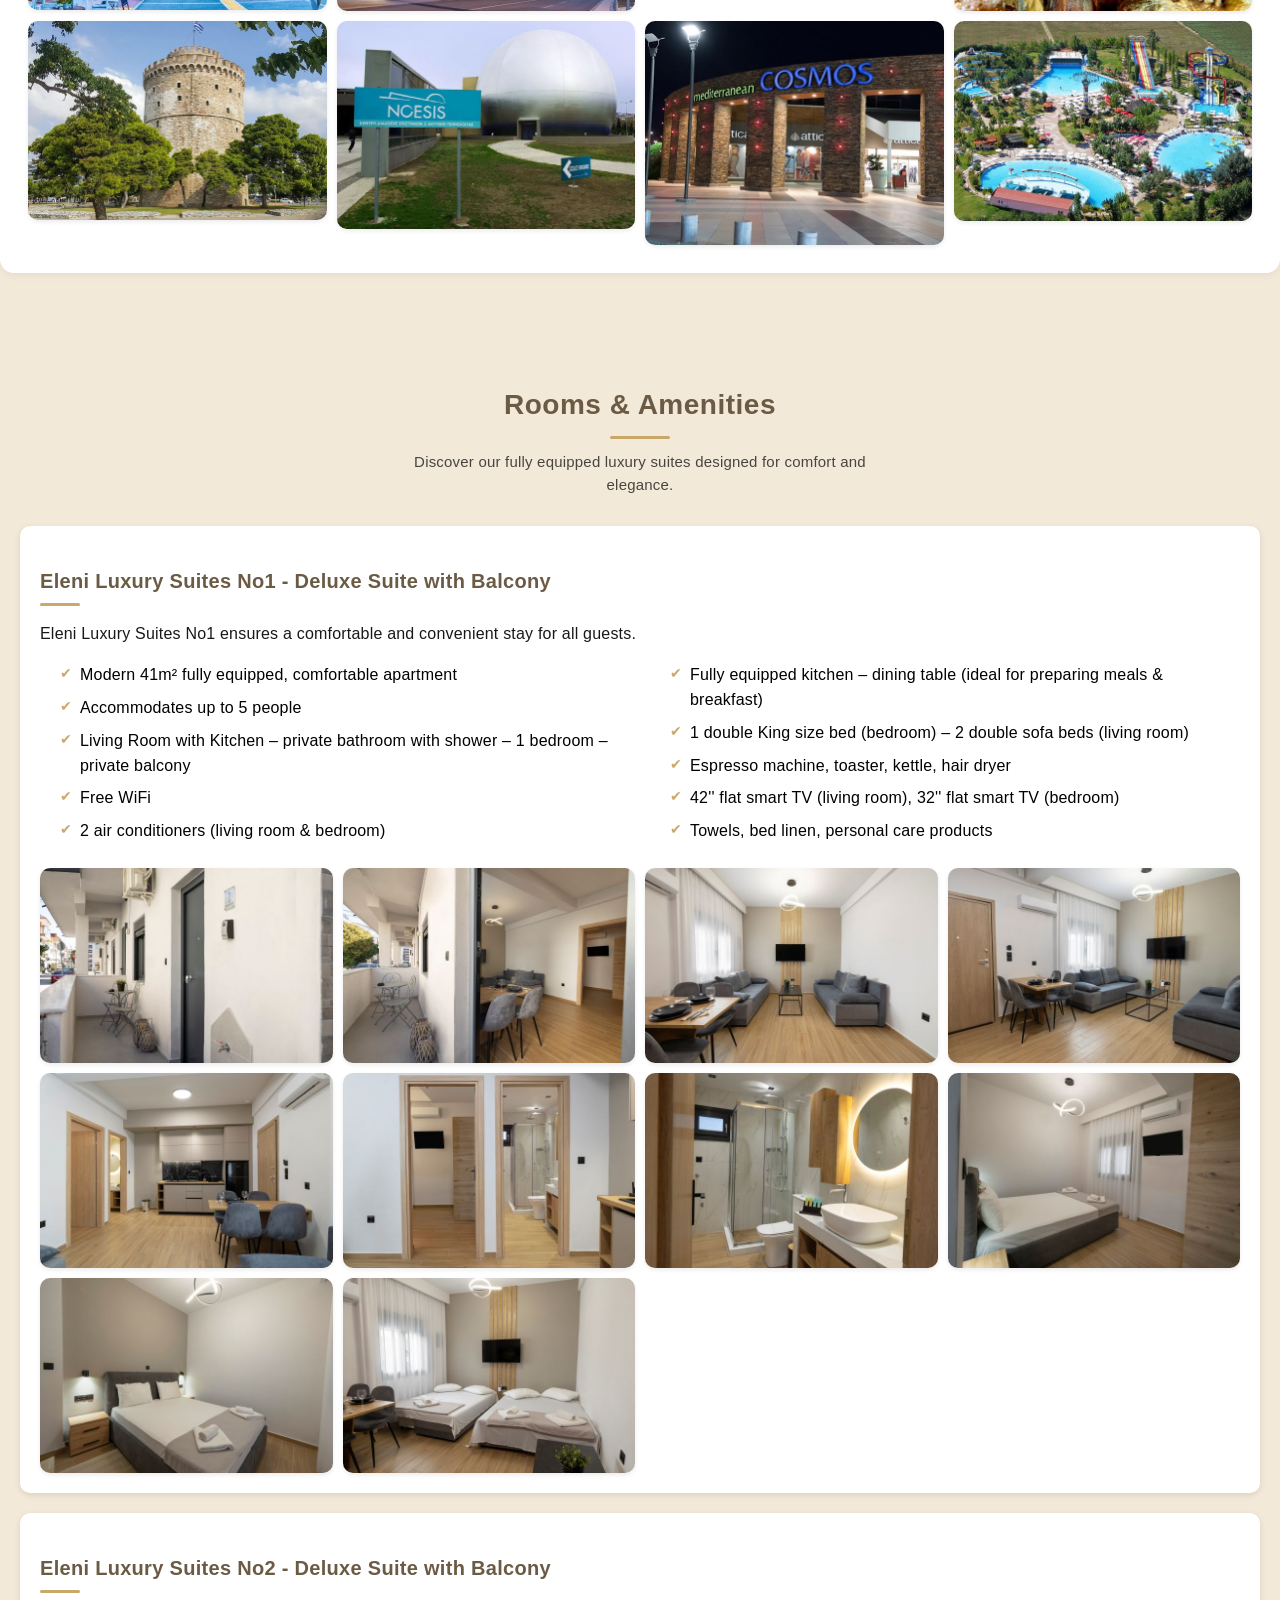
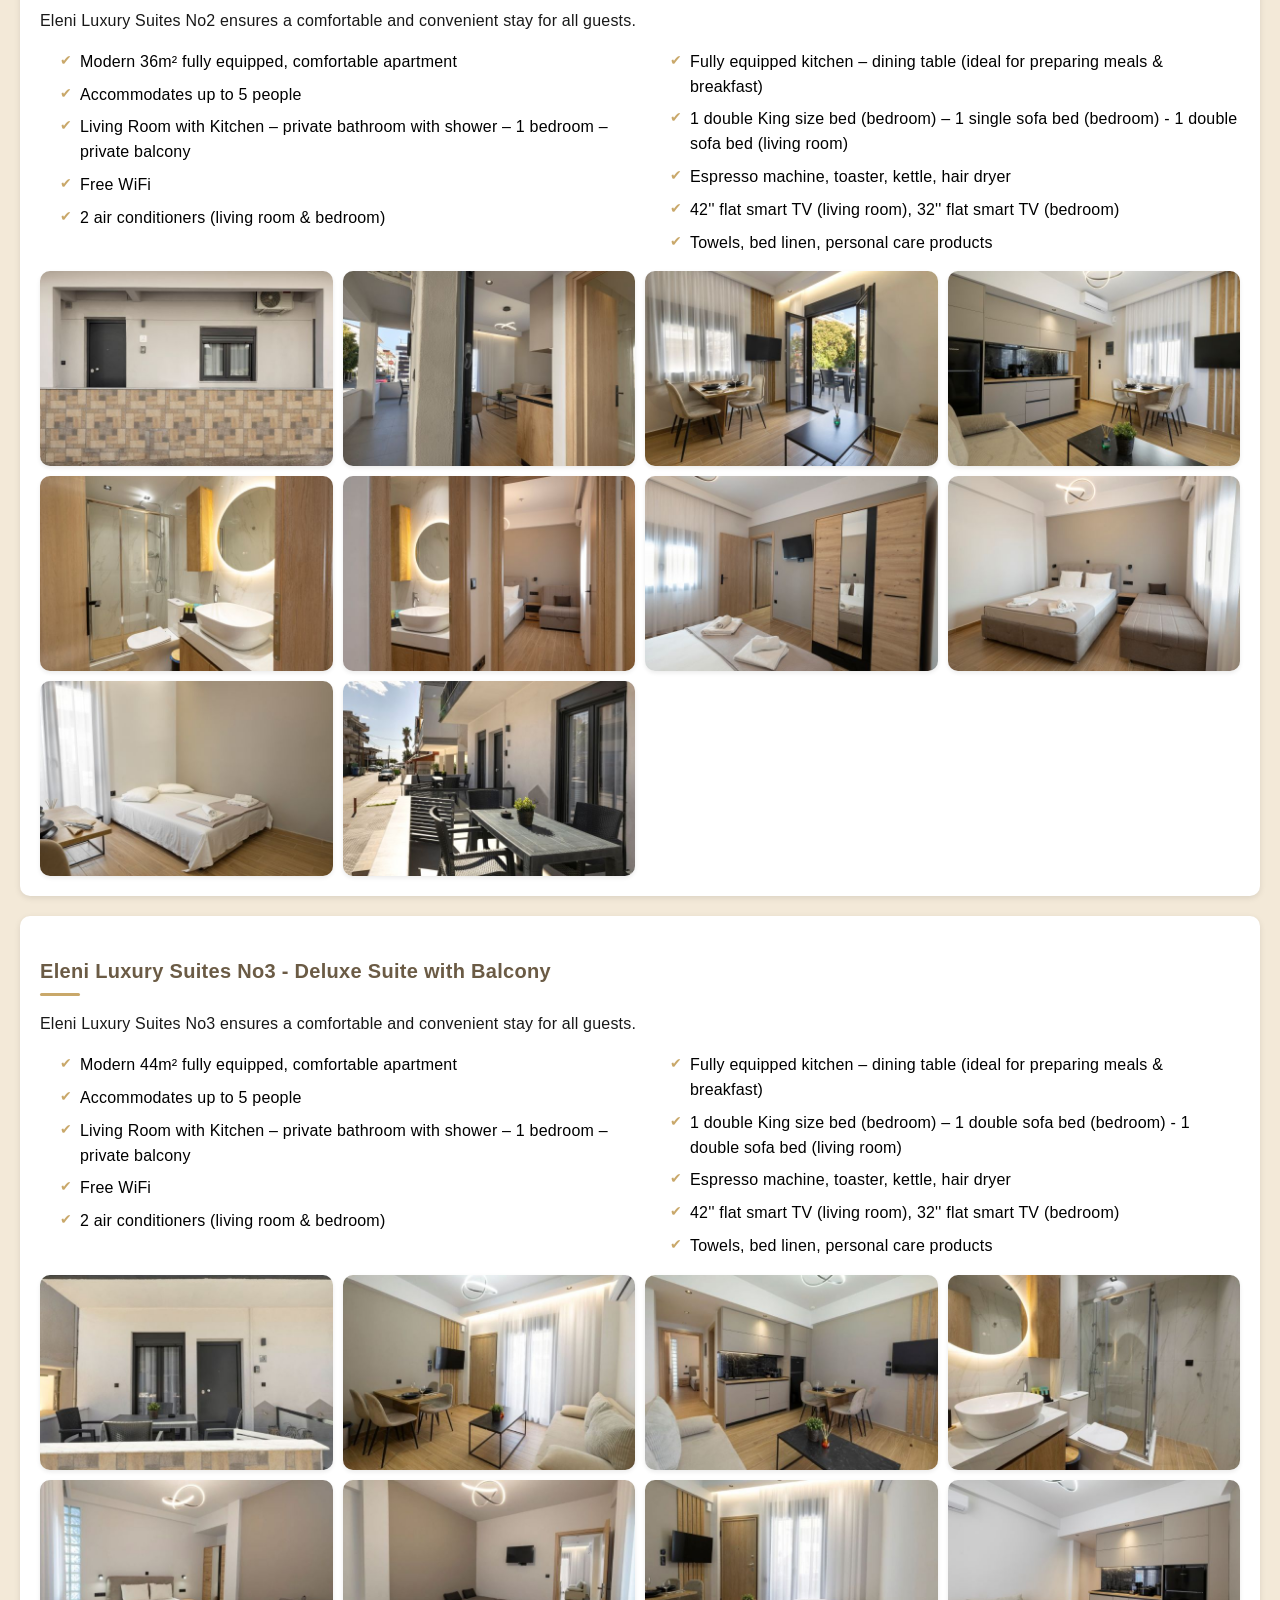
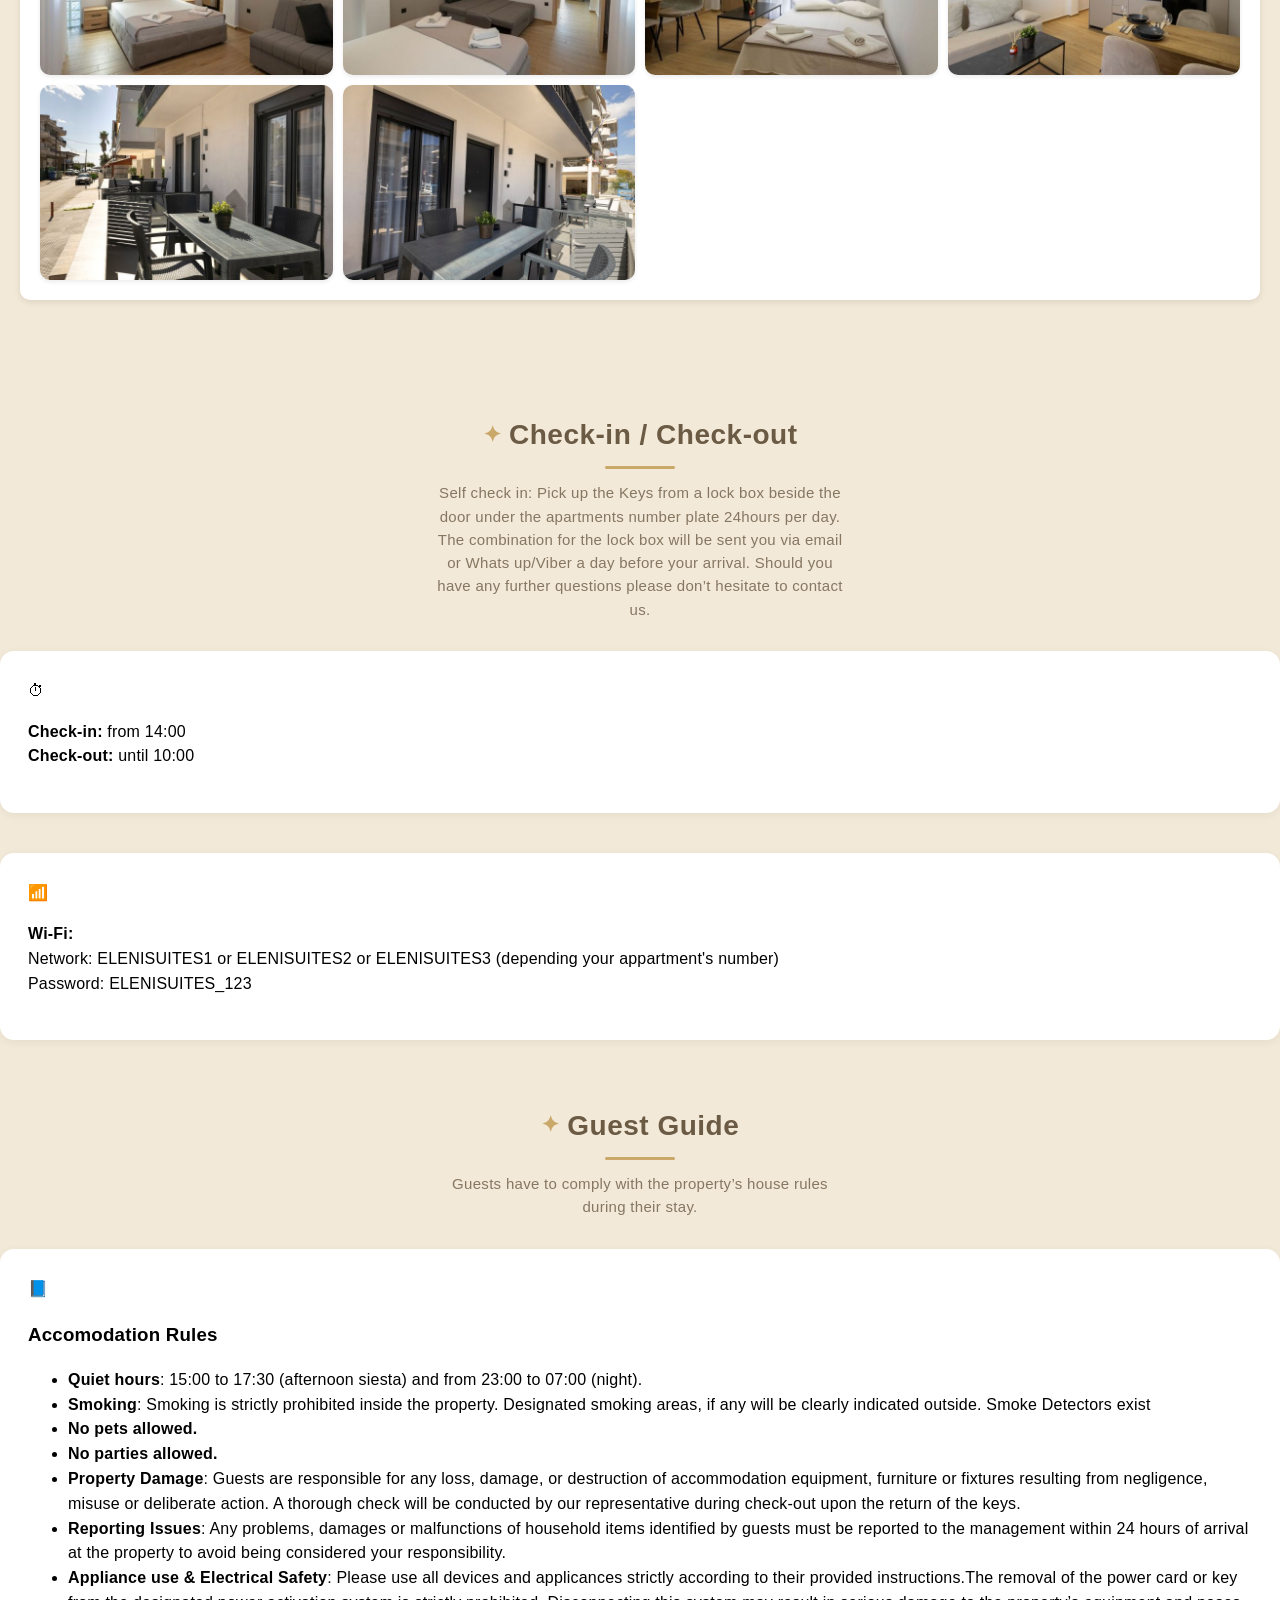
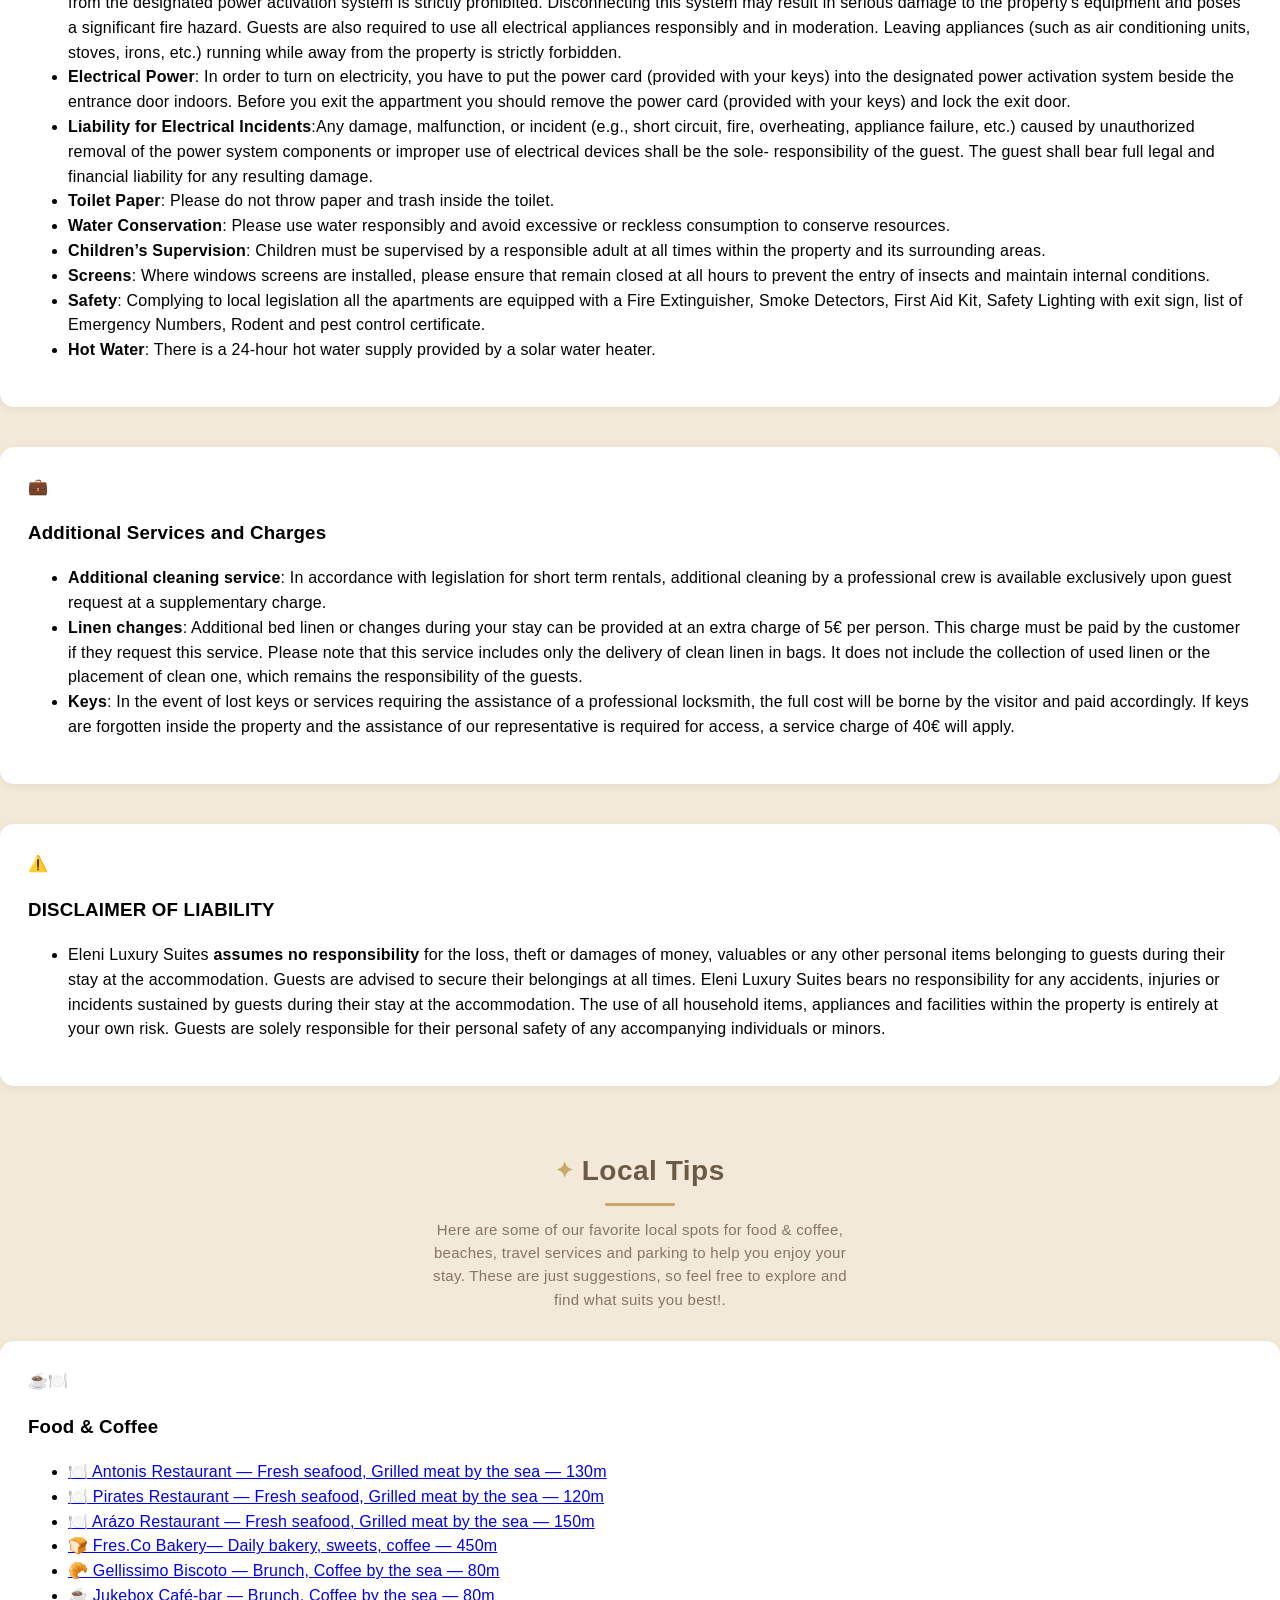
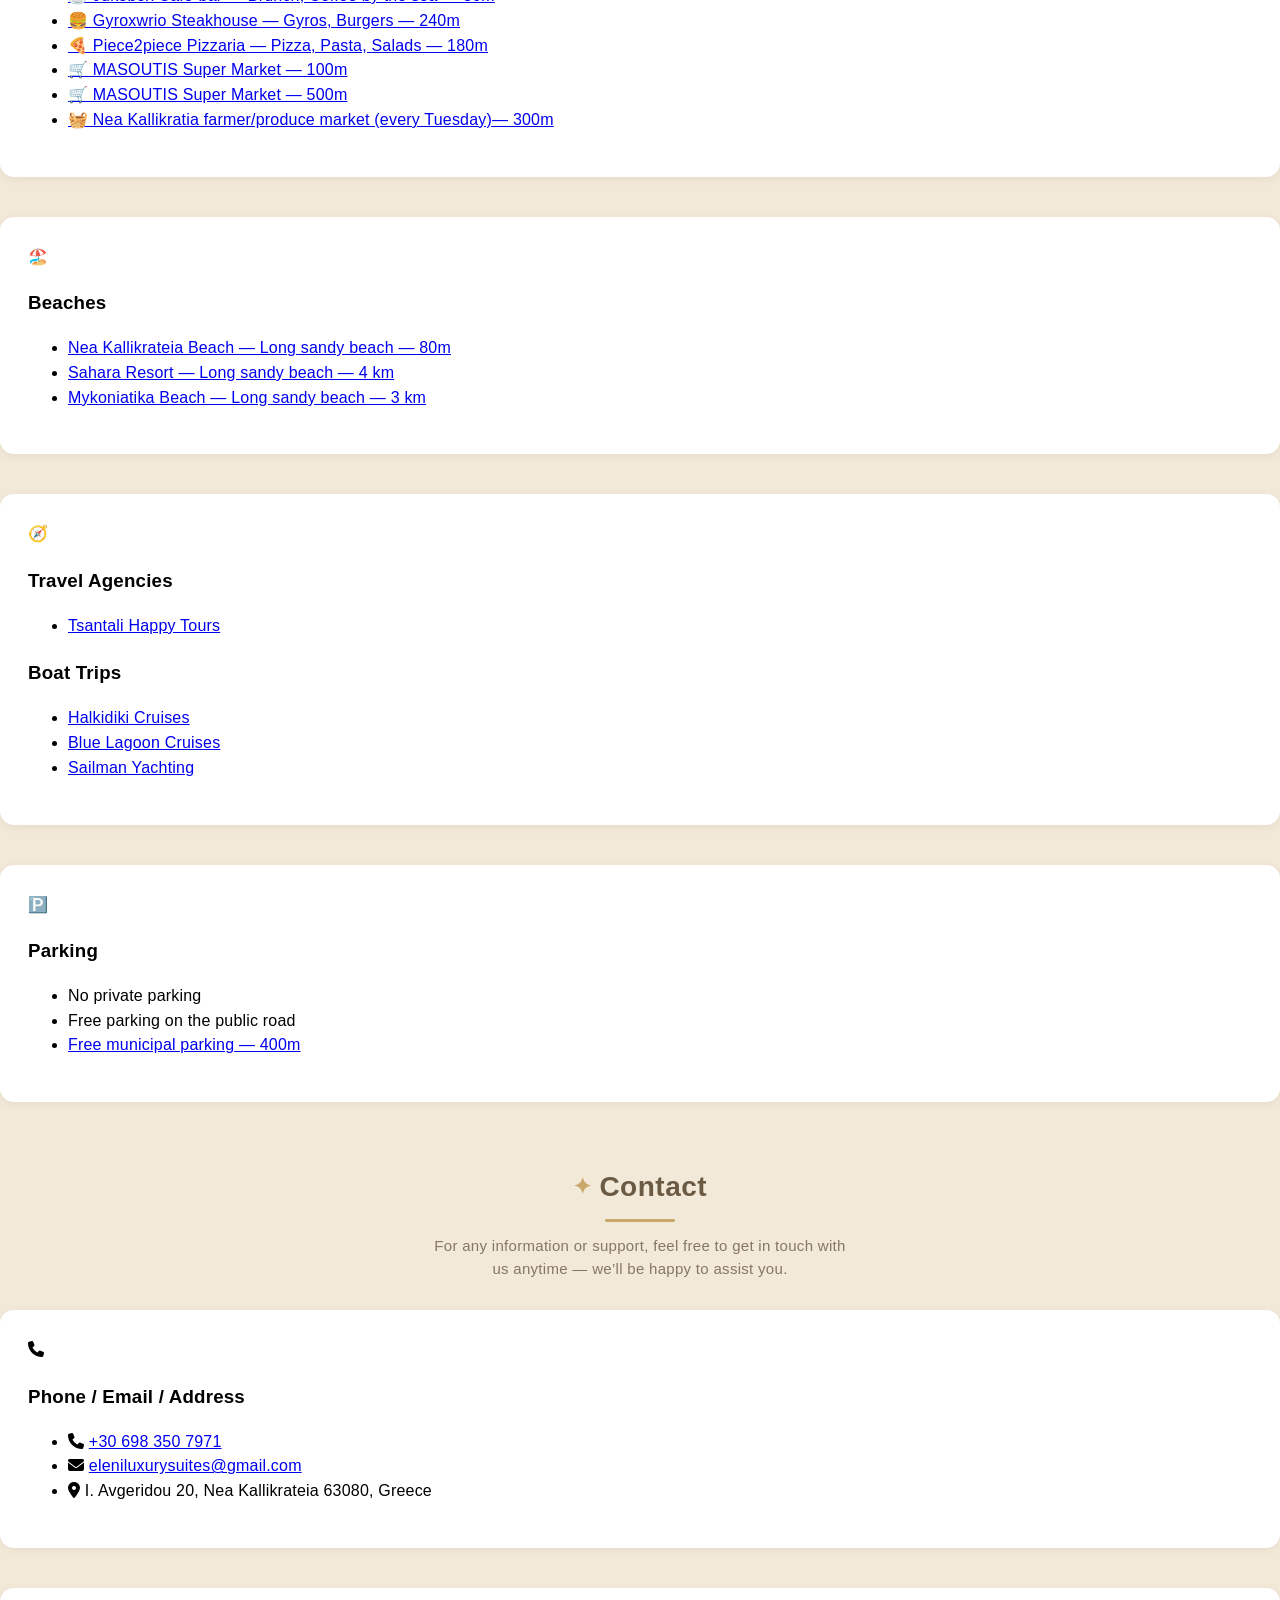
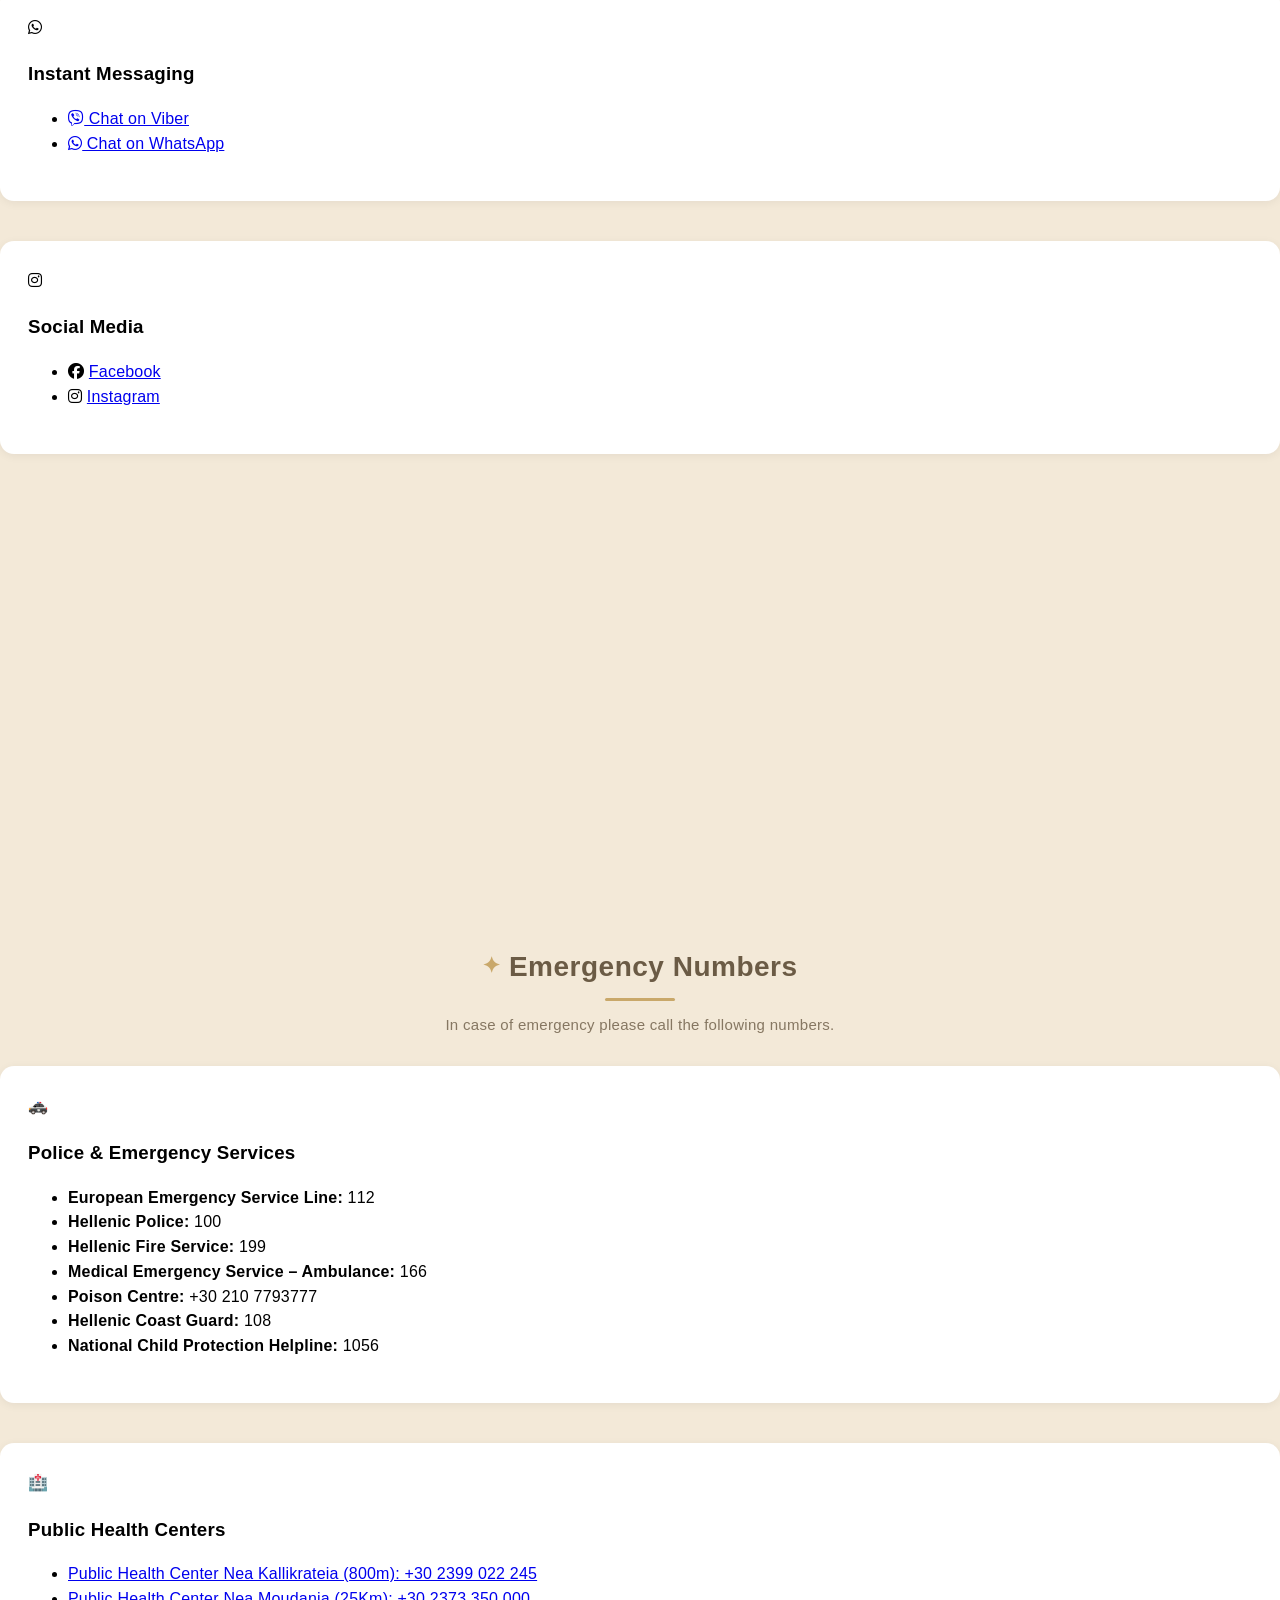
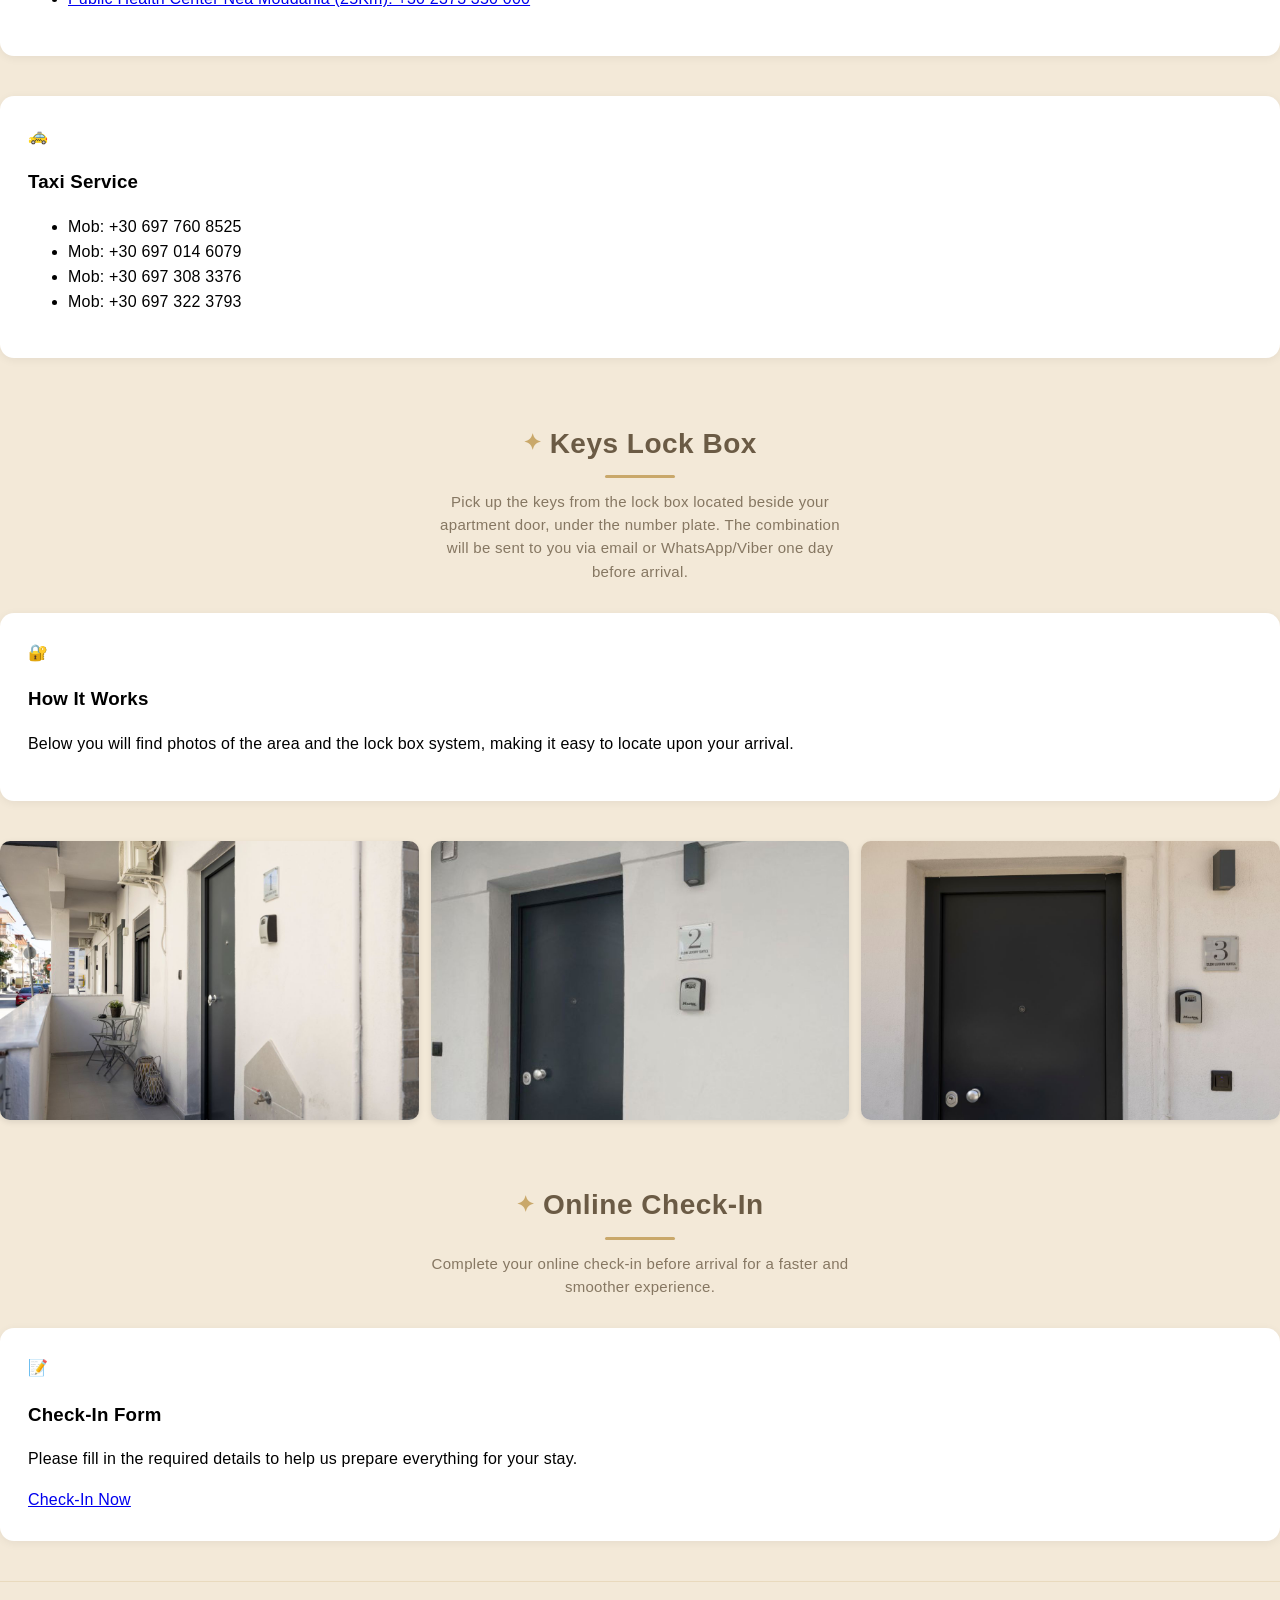
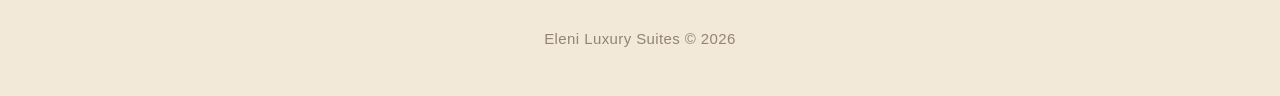
==== commit 635ddf6b: "Update index.html" ====
--- a/index.html
+++ b/index.html
@@ -459,7 +459,7 @@
        </a>
       </li>
       <li>
-          <a href="https://https://maps.app.goo.gl/CjnRza7VC1e7Dj9Z9" target="_blank">
+          <a href="https://maps.app.goo.gl/CjnRza7VC1e7Dj9Z9" target="_blank">
           🛒 MASOUTIS Super Market — 500m
        </a>
       </li>
@@ -669,6 +669,7 @@
   <div>
     <h3>Taxi Service</h3>
     <ul>
+      <li>Mob: +30 697 760 8525</li>
       <li>Mob: +30 697 014 6079</li>
       <li>Mob: +30 697 308 3376</li>
       <li>Mob: +30 697 322 3793</li>
